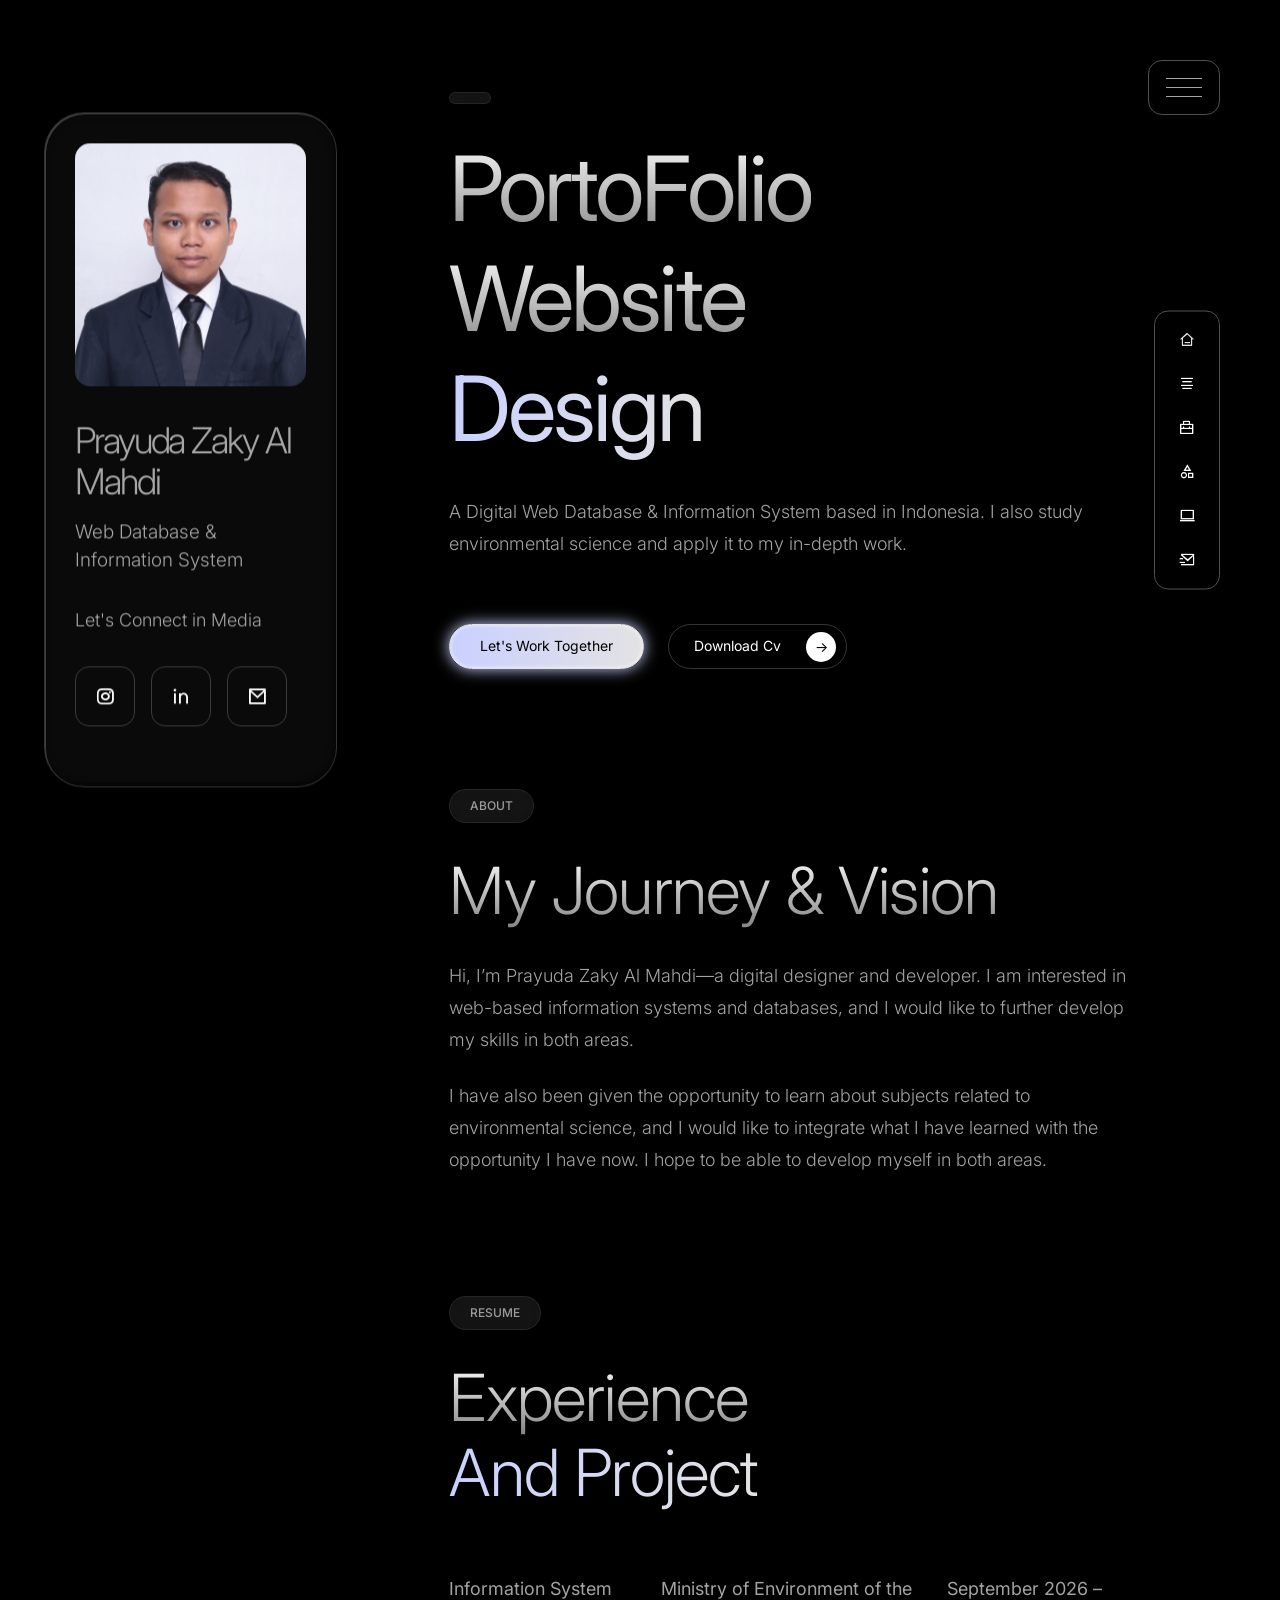
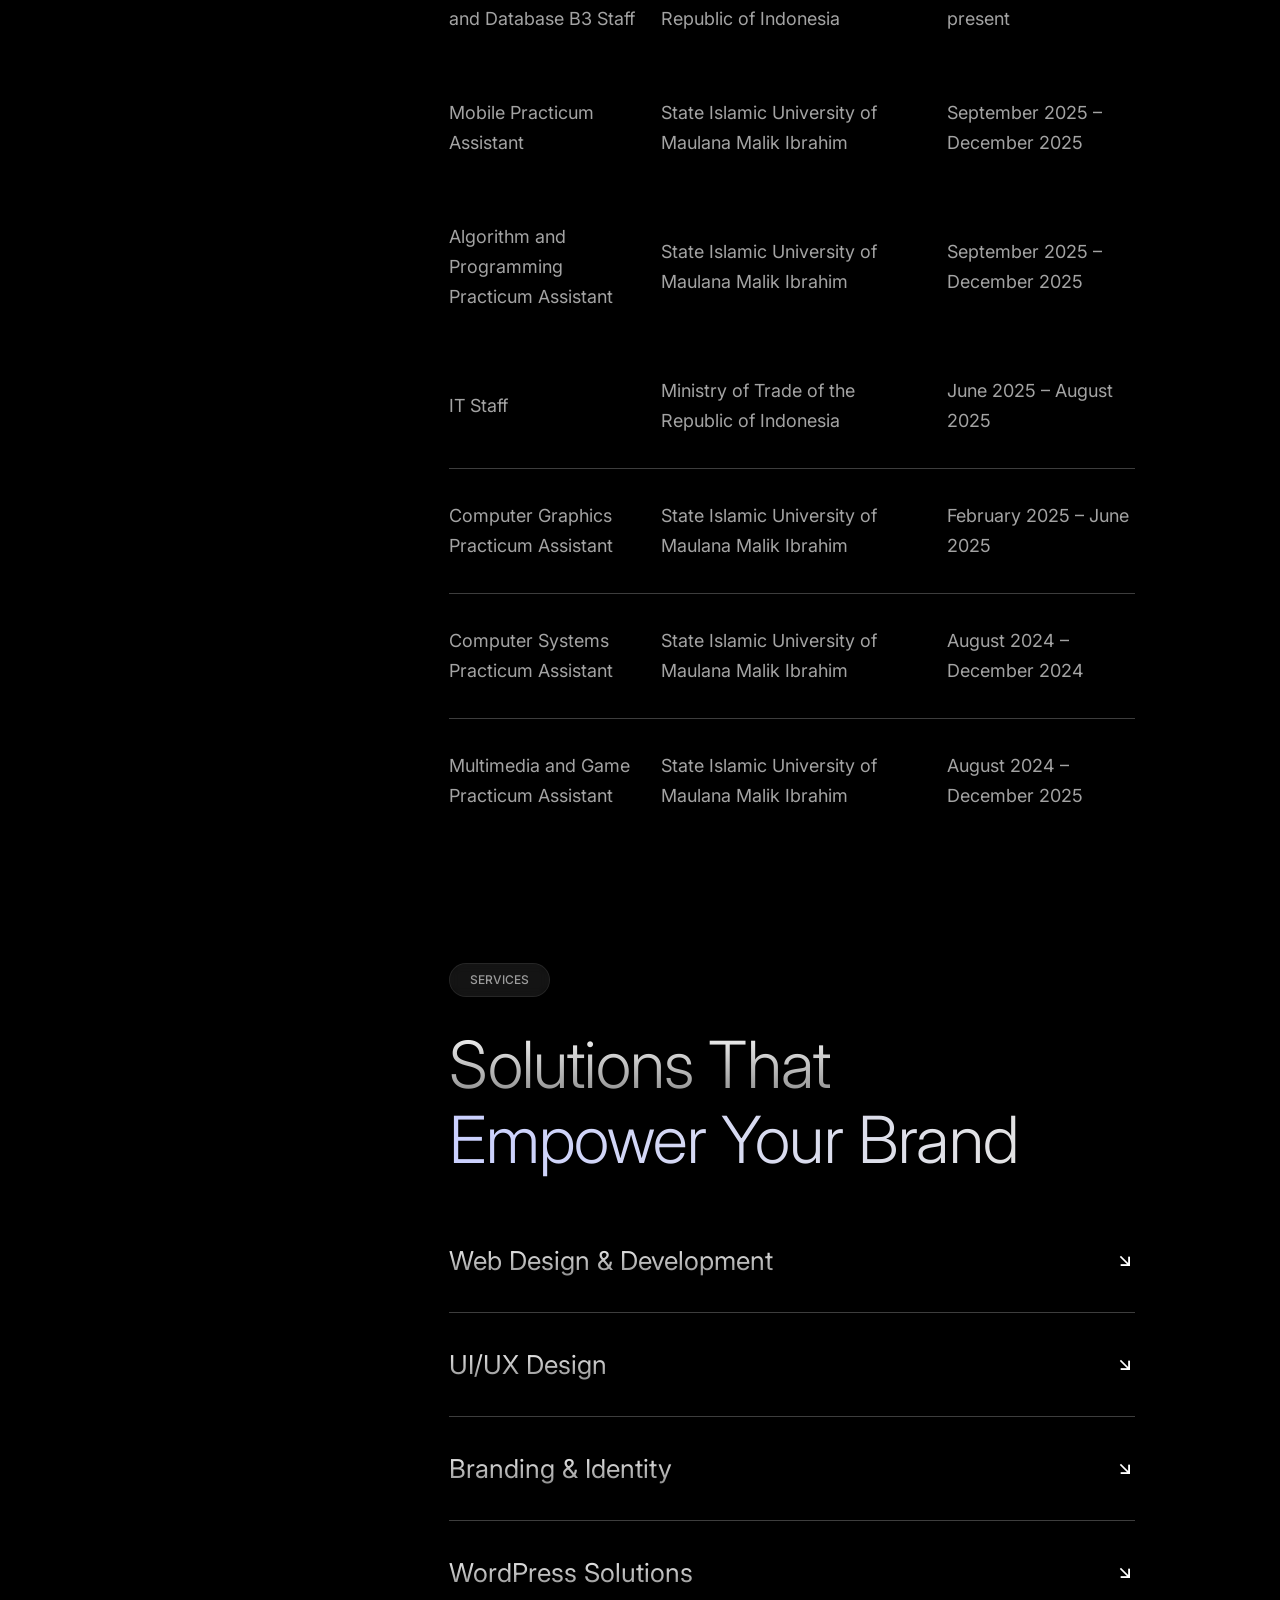
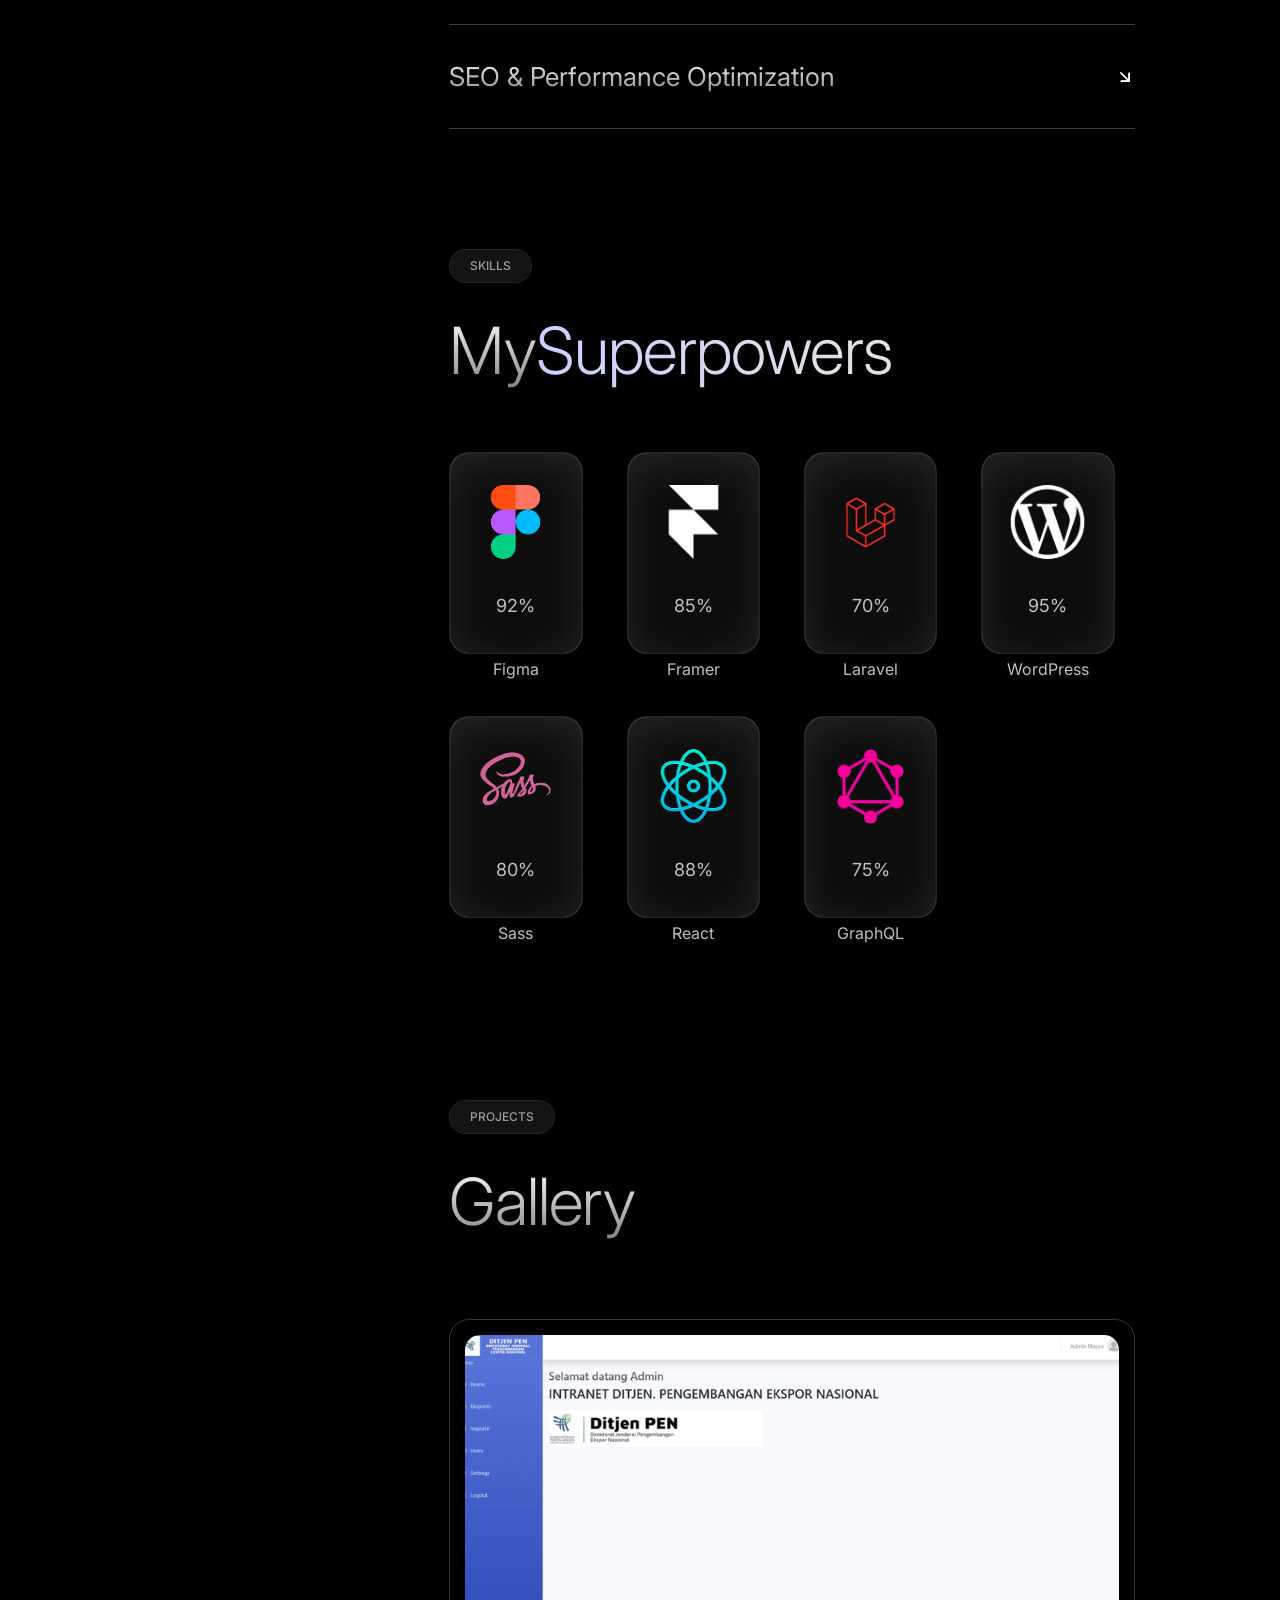
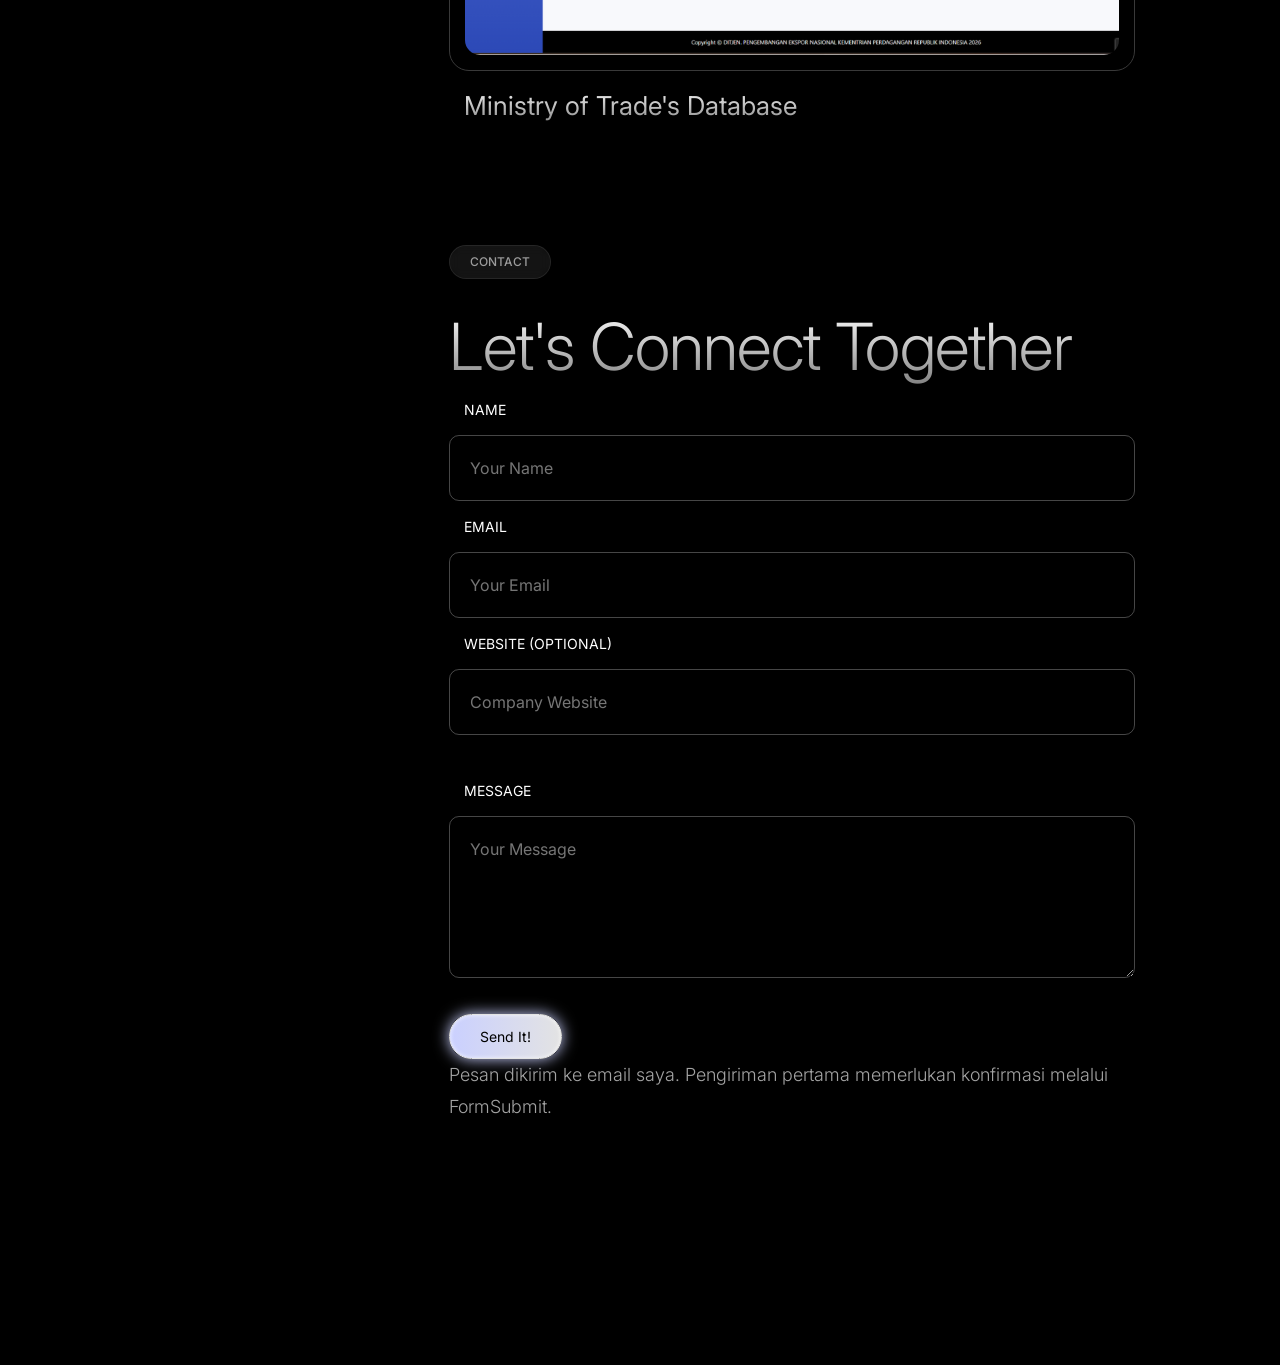
==== version-5.html @ 1a46f5b7 "Sinkronkan script yang ada di github dan text editor" ====
<!DOCTYPE html>
<html lang="en">
<head>
    <meta charset="UTF-8">
    <meta name="viewport" content="width=device-width, initial-scale=1.0">
    <link rel="icon" type="image/svg+xml" href="img/portfolio-logo.svg">
    <meta name="theme-color" content="#cad0ff">
    <title>Prayuda Zaky Al Mahdi | Portfolio</title>
    
    <!-- Google Fonts -->
    <link rel="preconnect" href="https://fonts.googleapis.com">
    <link rel="preconnect" href="https://fonts.gstatic.com" crossorigin>
    <link href="https://fonts.googleapis.com/css2?family=Inter:ital,opsz,wght@0,14..32,100..900;1,14..32,100..900&display=swap" rel="stylesheet">    
    
    <!-- Bootstrap CSS -->
    <link rel="stylesheet" href="css/bootstrap.min.css">

    <!-- Icon CSS -->
    <link rel="stylesheet" href="icon-fonts/remixicon/remixicon.css">
    
    <!--  CSS files -->
    <link rel="stylesheet" href="css/swiper.css">
    <link rel="stylesheet" href="css/magnific.css">
    <link rel="stylesheet" href="css/colors/frozen-light.css">
    <link rel="stylesheet" href="css/main.css">
</head>
<body>

    <main>
        <div class="wrapper row">
                <div class="hamburger">
                    <span></span>
                    <span></span>
                    <span></span>
                </div>

                <div class="icon-bar">
                    <a href="#home"><span>home</span><i class="ri-home-3-line"></i></a>
                    <a href="#resume"><span>resume</span><i class="ri-align-center"></i></a>
                    <a href="#services"><span>services</span> <i class="ri-briefcase-2-line"></i></a>
                    <a href="#skills"><span>skills</span> <i class="ri-shapes-line"></i></a>
                    <a href="#portfolio"><span>projects</span> <i class="ri-macbook-line"></i></a>
                    <a href="#contact"><span>contact</span> <i class="ri-mail-send-line"></i></a>
                </div>

                <div class="profile-box-wrap col-12 offset-md-1 col-md-10 offset-lg-0 col-lg-3">
                    <div class="profile-box glass-effect">
                        <div class="profile-box-inner">
                            <div class="profile-image">
                                <img src="img/pp.JPG" alt="profile">
                            </div>
                            <div class="profile-info">
                                <h5 class="mt-1">Prayuda Zaky Al Mahdi</h5>
                                <p class="body-three mt-16">Web Database &<br>Information System </p>
                            </div>
                            <p class="text-anime">Let's Connect in Media</p>
                            <div class="social-links">
                                <!-- <a href="https://www.facebook.com/zaky.almahdi.3"><i class="ri-facebook-fill"></i></a>
                                    <a href="#"><i class="ri-twitter-x-line"></i></a> -->
                                <a href="https://www.instagram.com/pra_mahdi/"><i class="ri-instagram-line"></i></a>
                                <a href="https://www.linkedin.com/in/prayudazakyalmahdi/"><i class="ri-linkedin-line"></i></a>
                                <a href="mailto:mahdizaky16@gmail.com" aria-label="Email"><i class="ri-mail-line"></i></a>
                            </div>
                            <!-- <div class="email-info mt-32">
                                <a href="mailto:mahdizaky@gmail.com"><h6>mahdizaky@gmail.com</h6></a>
                            </div> -->
                        </div>
                    </div>
                </div>
                <div class="content-side  col-12 offset-md-1 col-md-10 offset-lg-4 col-lg-7">
                    <section class="hero-section" id="home">
                        <div class="eyebrow-badge fade-up-anime">
                            
                        </div>
                    <h1 class="text-anime"><span>PortoFolio </span> <br><span>Website</span><br><span class="color">Design</span> </h1>
                    <p class="mt-32 text-anime">A Digital Web Database & Information System based in Indonesia. I also study environmental science and apply it to my in-depth work.</p>
                    <div class="buttons-holder fade-up-anime mt-64">
                        <a class="visiblo-btn-color" href="#contact"><span>Let's Work Together</span></a>
                        <a class="visiblo-btn-arrow" href="img/Cv.pdf" download><span>Download Cv</span></a>
                    </div>
                    </section>

                    <!-- About Section -->
                    <section class="about-section" id="about">
                        <!-- About Badge -->
                        <div class="eyebrow-badge fade-up-anime">
                            <span>ABOUT</span>
                        </div>
                        <!-- Main Title -->
                        <div class="about-title">
                            <h2 class="about-title-secondary text-anime"><span>My Journey & Vision</span> </h2>
                                <!-- <span class="color">Vision</span> </h2> -->
                        </div>
                        
                        <!-- About Content -->
                        <div class="about-content mt-32">
                            <p class="about-paragraph text-anime">Hi, I’m Prayuda Zaky Al Mahdi—a digital designer and developer. I am interested in web-based information systems and databases, and I would like to further develop my skills in both areas. </p>
                     <br>
                            <p class="about-paragraph text-anime">
                                I have also been given the opportunity to learn about subjects related to environmental science, and I would like to integrate what I have learned with the opportunity I have now. I hope to be able to develop myself in both areas.
                            </p>
                        </div>
                    </section>

                    <!-- Resume Section -->
                    <section class="resume-section" id="resume">
                        <!-- Resume Badge -->
                        <div class="eyebrow-badge fade-up-anime">
                            <span>RESUME</span>
                        </div>
                        
                        <!-- Main Title -->
                        <div class="main-title">
                            <h2 class="title-primary text-anime"><span>Experience</span> <br> <span class="color">And Project</span></h2>
                        </div>
                        
                        <!-- Work Experience Section -->
                        <div class="work-experience mt-32">
                            <div class="experience-item fade-up-anime">
                                <div class="job-title">Information System and Database B3 Staff</div>
                                <div class="company-name">Ministry of Environment of the Republic of Indonesia</div>
                                <div class="work-dates">September 2026 – present</div>
                            </div>
                            <div class="experience-item fade-up-anime">
                                <div class="job-title">Mobile Practicum Assistant</div>
                                <div class="company-name">State Islamic University of Maulana Malik Ibrahim</div>
                                <div class="work-dates">September 2025 – December 2025</div>
                            </div>
                            <div class="experience-item fade-up-anime">
                                <div class="job-title"><span>Algorithm</span> and Programming <span>Practicum Assistant</span></div>
                                <div class="company-name">State Islamic University of Maulana Malik Ibrahim</div>
                                <div class="work-dates">September 2025 – December 2025</div>
                            </div>
                            <div class="experience-item fade-up-anime">
                                <div class="job-title">IT Staff</div>
                                <div class="company-name">Ministry of Trade of the Republic of Indonesia</div>
                                <div class="work-dates">June 2025 – August 2025</div>
                            </div>

                            <div class="experience-divider"></div>

                            <div class="experience-item fade-up-anime">
                                <div class="job-title">Computer Graphics Practicum Assistant</div>
                                <div class="company-name">State Islamic University of Maulana Malik Ibrahim</div>
                                <div class="work-dates">February 2025 – June 2025</div>
                            </div>

                            <div class="experience-divider"></div>

                            <div class="experience-item fade-up-anime">
                                <div class="job-title">Computer Systems Practicum Assistant </div>
                                <div class="company-name">State Islamic University of Maulana Malik Ibrahim</div>
                                <div class="work-dates">August 2024 – December 2024</div>
                            </div>

                            <div class="experience-divider"></div>

                            <div class="experience-item fade-up-anime">
                                <div class="job-title">Multimedia and Game Practicum Assistant</div>
                                <div class="company-name">State Islamic University of Maulana Malik Ibrahim</div>
                                <div class="work-dates">August 2024 – December 2025</div>
                            </div>
                        </div>
                    </section>

                    <!-- Services Section -->
                    <section class="services-section" id="services">
                        <!-- Services Badge -->
                        <div class="eyebrow-badge fade-up-anime">
                            <span>SERVICES</span>
                        </div>
                        
                        <!-- Main Title -->
                        <div class="services-title">
                            <h2 class="services-title-primary text-anime"><span>Solutions That</span><br><span class="color">Empower Your Brand</span></h2>
                        </div>
                        
                        <!-- Services Accordion -->
                        <div class="services-accordion mt-32">
                            <div class="accordion-item fade-up-anime">
                                <div class="accordion-header">
                                    <span class="service-name">Web Design & Development</span>
                                    <span class="accordion-arrow"><i class="ri-arrow-right-down-line"></i></span>
                                </div>
                                <div class="accordion-content">
                                    <p>Custom website design and development solutions tailored to your business needs. From responsive layouts to interactive features.</p>
                                </div>
                            </div>
                            
                            <div class="accordion-divider"></div>
                            
                            <div class="accordion-item fade-up-anime">
                                <div class="accordion-header">
                                    <span class="service-name">UI/UX Design</span>
                                    <span class="accordion-arrow"><i class="ri-arrow-right-down-line"></i></span>
                                </div>
                                <div class="accordion-content">
                                    <p>User-centered design approach focusing on creating intuitive and engaging user experiences across all digital platforms.</p>
                                </div>
                            </div>
                            
                            <div class="accordion-divider"></div>
                            
                            <div class="accordion-item fade-up-anime">
                                <div class="accordion-header">
                                    <span class="service-name">Branding & Identity</span>
                                    <span class="accordion-arrow"><i class="ri-arrow-right-down-line"></i></span>
                                </div>
                                <div class="accordion-content">
                                    <p>Complete brand identity development including logo design, brand guidelines, and visual identity systems.</p>
                                </div>
                            </div>
                            
                            <div class="accordion-divider"></div>
                            
                            <div class="accordion-item fade-up-anime">
                                <div class="accordion-header">
                                    <span class="service-name">WordPress Solutions</span>
                                    <span class="accordion-arrow"><i class="ri-arrow-right-down-line"></i></span>
                                </div>
                                <div class="accordion-content">
                                    <p>Custom WordPress themes, plugins, and full website solutions with content management capabilities.</p>
                                </div>
                            </div>
                            
                            <div class="accordion-divider"></div>
                            
                            <div class="accordion-item fade-up-anime">
                                <div class="accordion-header">
                                    <span class="service-name">SEO & Performance Optimization</span>
                                    <span class="accordion-arrow"><i class="ri-arrow-right-down-line"></i></span>
                                </div>
                                <div class="accordion-content">
                                    <p>Search engine optimization and website performance optimization to improve visibility and user experience.</p>
                                </div>
                            </div>
                        </div>
                    </section>

                    <!-- Skills Section -->
                    <section class="skills-section" id="skills">
                        <!-- Skills Badge -->
                        <div class="eyebrow-badge fade-up-anime">
                            <span>SKILLS</span>
                        </div>
                        
                        <!-- Main Title -->
                        <div class="skills-title text-anime">
                            <h2 class="skills-title-main"><span>My </span> <span class="color">Superpowers</span></h2>
                        </div>
                        
                        <!-- Skills Grid -->
                        <div class="skills-grid mt-64 row">
                            <!-- First Row -->
                            <div class="skill-card-wrapper col-md-4 col-6 col-lg-3 fade-up-anime">
                                <div class="skill-card">
                                    <div class="skill-icon">
                                        <img src="img/figma.png" alt="Figma">
                                    </div>
                                    <span class="skill-percentage">92%</span>
                                </div>
                                <span class="skill-name">Figma</span>
                            </div>

                            <div class="skill-card-wrapper col-md-4 col-6 col-lg-3 fade-up-anime">
                                <div class="skill-card">
                                <div class="skill-icon">
                                    <!-- Framer SVG will be placed here -->
                                    <img src="img/framer.png" alt="Framer">
                                </div>
                                    <span class="skill-percentage">85%</span>
                                </div>
                                <span class="skill-name">Framer</span>
                            </div>

                            <div class="skill-card-wrapper col-md-4 col-6 col-lg-3 fade-up-anime">
                            <div class="skill-card">
                                <div class="skill-icon">
                                    <!-- Laravel SVG will be placed here -->
                                    <img src="img/laravel.png" alt="Laravel">
                                </div>
                                <span class="skill-percentage">70%</span>
                            </div>
                            <span class="skill-name">Laravel</span>
                            </div>

                            <div class="skill-card-wrapper col-md-4 col-6 col-lg-3 fade-up-anime">
                            <div class="skill-card">
                                <div class="skill-icon">
                                    <!-- WordPress SVG will be placed here -->
                                    <img src="img/wordpress.png" alt="WordPress">
                                </div>
                                <span class="skill-percentage">95%</span>
                                </div>
                                <span class="skill-name">WordPress</span>
                            </div>

                            <div class="skill-card-wrapper col-md-4 col-6 col-lg-3 fade-up-anime">
                                <div class="skill-card">
                                    <div class="skill-icon">
                                        <!-- Sass SVG will be placed here -->
                                        <img src="img/sass.png" alt="Sass">
                                    </div>
                                    <span class="skill-percentage">80%</span>
                                </div>
                                <span class="skill-name">Sass</span>
                            </div>

                            <div class="skill-card-wrapper col-md-4 col-6 col-lg-3 fade-up-anime">
                            <div class="skill-card">
                                <div class="skill-icon">
                                    <!-- React SVG will be placed here -->
                                    <img src="img/React.png" alt="React">
                                        </div>
                                        <span class="skill-percentage">88%</span>
                                    </div>
                                    <span class="skill-name">React</span>
                                </div>

                                <div class="skill-card-wrapper col-md-4 col-6 col-lg-3 fade-up-anime">
                                    <div class="skill-card glass-filter">
                                        <div class="skill-icon">
                                            <!-- GraphQL SVG will be placed here -->
                                            <img src="img/graphql.png" alt="GraphQL">
                                    </div>
                                    <span class="skill-percentage">75%</span>
                                </div>
                                <span class="skill-name">GraphQL</span>
                            </div>
                        </div>
                    </section>

                    <section class="portfolio" id="portfolio">
                        <div class="eyebrow-badge fade-up-anime">
                            <span>PROJECTS</span>
                        </div>
                        <h2 class="text-anime"><span>Gallery </span></h2>

                        <div class="projects-wrap row g-5 mt-32">
                            <!-- project-->
                            <div class="project col-md-12 fade-up-anime">
                                <div data-lightbox="pro" class="lightbox">
                                    <img decoding="async" src="img/Web.png" data-mfp-src="img/Web.png" alt="Ministry of Trade database project">
                                </div>
                                <span class="mt-16 project-name">Ministry of Trade's Database</span>
                            </div>
                         <!-- project-->
                         <!-- <div class="project col-md-6 fade-up-anime">
                            <div data-lightbox="pro" class="lightbox">
                                <img decoding="async" src="img/project-02.jpg" data-mfp-src="img/project-02.jpg" alt="Single Image">
                            </div>
                            <span class="mt-16 project-name">Jasper Jeon</span>
                        </div>
                         <-- project-->
                         <!-- <div class="project col-md-6 fade-up-anime">
                            <div data-lightbox="pro" class="lightbox">
                                <img decoding="async" src="img/project-03.jpg" data-mfp-src="img/project-03.jpg" alt="Single Image">
                            </div>
                            <span class="mt-16 project-name">Hafh</span>
                        </div> -->
                        <!-- project-->
                        <!-- <div class="project col-md-12 fade-up-anime">
                           <div data-lightbox="pro" class="lightbox">
                               <img decoding="async" src="img/project-04.jpg" data-mfp-src="img/project-04.jpg" alt="Single Image">
                           </div>
                           <span class="mt-16 project-name">Sensum</span>
                       </div> -->
                        </div>

                    </section>

                    <!-- Contact Section -->
                    <section class="contact-section" id="contact">
                        <!-- Contact Badge -->
                        <div class="eyebrow-badge fade-up-anime">
                            <span>CONTACT</span>
                        </div>
                        
                        <!-- Main Title -->
                        <div class="contact-title">
                            <h2><span>Let's Connect Together</span></h2>
                        </div>
                        
                        <!-- Contact Info Cards -->
                        <!-- <div class="contact-cards"> -->
                            <!-- Contact Details Card -->
                            <!-- <div class="contact-card">
                                <p class="xl text-anime">Contact Details</p>
                                <div class="contact-info mt-16">
                                    <p class="contact-item text-anime">hello@milesthatcher.com</p>
                                    <p class="contact-item text-anime">+49 493 39 29 23</p>
                                </div>
                            </div>
                            
                             Address Card -->
                            <!-- <div class="contact-card">
                                <p class="text-anime xl">Address</p>
                                <div class="contact-info mt-16">
                                    <p class="contact-item text-anime">1245 Sunset Boulevard,</p>
                                    <p class="contact-item text-anime">Los Angeles, CA 90026</p>
                                </div>
                            </div>
                        </div> -->
                        
                        <!-- Contact Form -->
                        <div class="contact-form-wrapper ">
                            <form class="contact-form" action="https://formsubmit.co/mahdizaky16@gmail.com" method="POST">
                                <input type="hidden" name="_subject" value="Pesan dari website portofolio">
                                <input type="text" name="_honey" tabindex="-1" autocomplete="off" style="display:none">
                                <div class="form-row">
                                    <div class="form-group fade-up-anime">
                                        <label for="name" class="form-label">NAME</label>
                                        <input type="text" id="name" name="name" class="form-input" placeholder="Your Name" required>
                                    </div>
                                    
                                    <div class="form-group fade-up-anime">
                                        <label for="email" class="form-label">EMAIL</label>
                                        <input type="email" id="email" name="email" class="form-input" placeholder="Your Email" required>
                                    </div>
                                    <div class="form-group fade-up-anime">
                                        <label for="website" class="form-label">WEBSITE (OPTIONAL)</label>
                                        <input type="url" id="website" name="website" class="form-input" placeholder="Company Website">
                                    </div>
                                </div>
                                
                                <div class="form-group full-width fade-up-anime">
                                    <label for="message" class="form-label">MESSAGE</label>
                                    <textarea id="message" name="message" class="form-textarea" placeholder="Your Message" rows="5" required></textarea>
                                </div>
                                
                                <div class="form-submit ">
                                    <button type="submit" class="visiblo-btn-color">Send It!</button>
                                </div>
                            </form>
                            <p class="contact-form-note">Pesan dikirim ke email saya. Pengiriman pertama memerlukan konfirmasi melalui FormSubmit.</p>
                        </div>
                    </section>
                    
                </div>
                
                <div class="sidebar">
                    <div class="right-bar">
                        <p class="xl">Menu</p>
                        <ul class="mt-64">
                            <li>
                                <a href="#home">
                                    <i class="ri-home-3-line"></i>
                                    <span>Home</span>
                                </a>
                            </li>
                            <li>
                                <a href="#about">
                                    <i class="ri-user-3-line"></i>
                                    <span>About</span>
                                </a>
                            </li>
                            <li>
                                <a href="#resume">
                                    <i class="ri-align-center"></i>
                                    <span>Resume</span>
                                </a>
                            </li>
                            <li>
                                <a href="#services">
                                    <i class="ri-briefcase-2-line"></i>
                                      <span>Services</span>
                                </a>
                            </li>
                            <li>
                                <a href="#skills">
                                    <i class="ri-shapes-line"></i>
                                    <span>Skills</span>
                                </a>
                            </li>
                            <li>
                                <a href="#portfolio">
                                    <i class="ri-macbook-line"></i>
                                    <span>Projects</span>
                                </a>
                            </li>
                            <li>
                                <a href="#comments">
                                    <i class="ri-message-2-line"></i>
                                     <span>Testimonials</span>
                                </a>
                            </li>
                            <li>
                                <a href="#contact">
                                    <i class="ri-mail-send-line"></i>
                                    <span>Contact</span>
                                </a>
                            </li>
                        </ul>
                    </div>
                </div>
        </div>


        <div class="video-wrapper" style="opacity:.6; left:0%;">
            <video class="hero-video" autoplay muted loop playsinline>
                <source src="video/ocean.mp4" type="video/mp4">
            </video>
        </div>
</main>
    
       <!-- SVG FILTER DEFINITION -->

     <!-- SVG Filter for Glass Distortion -->

     <svg>
        <defs>
            <filter id="refractionFilter"> 
                <feTurbulence type="fractalNoise" baseFrequency="0.006" numOctaves="10" result="turbulence"/> 
                <feDisplacementMap in="SourceGraphic" in2="turbulence" scale="170"/> 
            </filter>
        </defs>
    </svg>
    <!-- JavaScript files -->
    <script src="js/jquery.min.js"></script>
    <script src="js/swiper.js"></script>
    <script src="js/magnific.js"></script>
    <script src="js/split-text.min.js"></script>
    <script src="js/gsap.min.js"></script>
    <script src="js/scroll-trigger.min.js"></script>
    <script src="js/main.js"></script>
</body>
</html>
---- css/colors/frozen-light.css ----
:root{
    --primary-color: #fff;
    --secondary-color : #e3e3e3;
    --third-color : #cad0ff;
  }


  .visiblo-btn-color{
    background:linear-gradient(90deg, #cad0ff 0%, #e3e3e3 100%);
    box-shadow: var(--third-color) 0px 0px 15px 0px, rgba(255, 255, 255, 0.76) 0px 0px 4px 0px inset;
    border-color: var(--secondary-color);
    color: #000 !important;
  }

  .visiblo-btn-color span{
    color: #000;
  }

  .visiblo-btn-arrow:hover::after, .icon-bar a.active, .sidebar a.active{
    color: var(--secondary-color);
  }

  h1 span.color, h2 span.color,  h3 span.color{
    background-image: linear-gradient(278deg,  var(--secondary-color) 0%, var(--third-color) 100%);
  }
---- css/main.css ----
/* ==========================================================
   Table of Contents
   ==========================================================
   01. GENERAL & BASIC STYLES
   02. TYPOGRAPHY
   03. RESUME SECTION
   04. SERVICES SECTION
   05. TESTIMONIALS SECTION
   06. PROJECTS SECTION
   07. SKILLS SECTION
   08. CONTACT SECTION
   09. RESPONSIVE
   ========================================================== */


/* ==========================================================================
1 - GENERAL & BASIC STYLES
=========================================================================== */

body{
    background: #000;
    color: #fff;
    font-family: "Inter", sans-serif;
}

a{
  text-decoration: none;
}

.wrapper{
    padding: 32px;
    position: relative;
    z-index: 2;
    margin: 0;
}

.profile-box-wrap{
  padding-right: 15px;
  position: fixed;
  top: 50%;
  transform: translateY(-50%);
  -webkit-transform: translateY(-50%);
  -moz-transform: translateY(-50%);
  -ms-transform: translateY(-50%);
  -o-transform: translateY(-50%);
}

.profile-box{
    border-radius: 40px;
    border: 1px solid rgba(255, 255, 255, 0.17);
    -webkit-border-radius: 40px;
    -moz-border-radius: 40px;
    -ms-border-radius: 40px;
    -o-border-radius: 40px;
    overflow: hidden;
    background: #ffffff0a;
    padding: 0;
}

.profile-box-inner{
    padding: 30px 30px 60px 30px;
    box-sizing: border-box;
    width: 100%;
    height: 100%;
    display: flex;
    flex-direction: column;
    gap: 30px;
}

.social-links{
  display: flex;
  flex-direction: row;
  gap: 16px;
}

.social-links i{
  font-size: 20px;
  color: #fff;
}

.social-links a{
  border: 1px solid #ffffff34;
  width: 60px;
  height: 60px;
  display: flex;
  align-items: center;
  justify-content: center;
  border-radius: 14px;
  transition: all ease .3s;
  -webkit-transition: all ease .3s;
  -moz-transition: all ease .3s;
  -webkit-border-radius: 14px;
  -moz-border-radius: 14px;
  -ms-border-radius: 14px;
  -o-border-radius: 14px;
}

.email-info a{
  position: relative;
  display: inline-block;
  color: #fff;
}


.email-info a::before{
  content: '';
  position: absolute;
  background: linear-gradient(90deg, #FFF 0.01%, #434343 85.16%);
  width: 100%;
  height: 1px;
  bottom: 0;
  transition: all ease .3s;
  -webkit-transition: all ease .3s;
  -moz-transition: all ease .3s;
  -ms-transition: all ease .3s;
  -o-transition: all ease .3s;
}

.email-info a:hover::before{
  width: 0;
}


.glass-effect{
  overflow: hidden;
  backdrop-filter: url(#refractionFilter) contrast(1.01) brightness(1.1) blur(5px);
  box-shadow: inset 0 0 9px rgb(0 0 0 / 30%), inset -1px -3px 2px rgb(0 0 0 / 30%), inset 1px 1px 0px rgb(232 232 232 / 30%), 0 0 0px rgba(0, 0, 0, 0.25)
}


.safari-browser .glass-filter::before {
  filter: none !important;
  -webkit-filter: none !important;
  backdrop-filter: blur(50px) saturate(120%) brightness(1.1) !important;
  -webkit-backdrop-filter: blur(50px) saturate(120%) brightness(1.1) !important;
}


.profile-image img{
    width: 100%;
    height: 100%;
    object-fit: cover;
    border-radius: 15px;
    -webkit-border-radius: 15px;
    -moz-border-radius: 15px;
    -ms-border-radius: 15px;
    -o-border-radius: 15px;
}


.video-wrapper {
	top: 0; right: 0; bottom: 0; left: 0;
	overflow: hidden;
	width: 100vw;
	height: 100vh;
	position: fixed;
	z-index: -1; 
    opacity: 1;
 }


.video-wrapper video{
	position: absolute;
	top: 0;
	left: 0;
	width: 100vw;
	height: 100vh;
	object-fit: cover;
  }

  .video-wrapper:before {
	content: '';
	position: absolute;
	top: 0;
	left: 0;
	width: 100vw;
	height: 100vh;
	background-color: rgba(0, 0, 0, 0.3);
	z-index: 1;
  }


  
  /* 1. No object-fit support: */
  @media (min-aspect-ratio: 16/9) {
	.video-wrapper > video { height: 300%; top: -100%; }
  }
  @media (max-aspect-ratio: 16/9) {
	.video-wrapper > video { width: 300%; left: -100%; }
  }
  /* 2. If supporting object-fit, overriding (1): */
  @supports (object-fit: cover) {
	.video-wrapper > video {
	  top: 0; left: 0;
	  width: 100%; height: 100%;
	  object-fit: cover;
	}
  }


  .spacer-0   { height: 0px; }
  .spacer-8   { height: 8px; }
  .spacer-16  { height: 16px; }
  .spacer-24  { height: 24px; }
  .spacer-32  { height: 32px; }
  .spacer-40  { height: 40px; }
  .spacer-48  { height: 48px; }
  .spacer-56  { height: 56px; }
  .spacer-64  { height: 64px; }
  .spacer-72  { height: 72px; }
  .spacer-80  { height: 80px; }
  .spacer-88  { height: 88px; }
  .spacer-96  { height: 96px; }
  .spacer-104 { height: 104px; }
  .spacer-112 { height: 112px; }
  .spacer-120 { height: 120px; }
  .spacer-128 { height: 128px; }

  .mt-0   { margin-top: 0px; }
  .mt-8   { margin-top: 8px; }
  .mt-16  { margin-top: 16px; }
  .mt-24  { margin-top: 24px; }
  .mt-32  { margin-top: 32px; }
  .mt-40  { margin-top: 40px; }
  .mt-48  { margin-top: 48px; }
  .mt-56  { margin-top: 56px; }
  .mt-64  { margin-top: 64px; }
  .mt-72  { margin-top: 72px; }
  .mt-80  { margin-top: 80px; }
  .mt-88  { margin-top: 88px; }
  .mt-96  { margin-top: 96px; }
  .mt-104 { margin-top: 104px; }
  .mt-112 { margin-top: 112px; }
  .mt-120 { margin-top: 120px; }
  .mt-128 { margin-top: 128px; }

  

  /* ==========================================================================
    02 TYPOGRAPHY
=========================================================================== */


h1, h2, h3, h4, h5, h6{
  font-family: "Inter", sans-serif;
  margin: 0;

  color: rgba(255, 255, 255, 0.64);
}

h1 span, h2 span, h3 span, h4 span, h5 span, h6 span{
  -webkit-text-fill-color: transparent;
  padding: max(0em, calc(calc(1.3em - var(--framer-blockquote-line-height, var(--framer-line-height, 1.3em))) / 2));
  margin: min(0em, calc(calc(1.3em - var(--framer-blockquote-line-height, var(--framer-line-height, 1.3em))) / -2));
  -webkit-background-clip: text;
  background-clip: text;
  background-image: linear-gradient(0deg, rgb(119, 119, 119) -10%, rgb(255, 255, 255) 100%);
  display: inline-flex;
}



h1{
  font-size: 90px;
  line-height: 110px;
  letter-spacing: -3px;
  font-style: normal;
  font-weight: 400;
}

h2{
  font-size: 65px;
  line-height: 75px;
  letter-spacing: -0.8px;
  font-style: normal;
  font-weight: 300;
}

h3{
  font-size: 56px;
  line-height: 64px;
  letter-spacing: -0.6px;
  font-style: normal;
  font-weight: 300;
}

h4{
  font-size: 48px;
  line-height: 54px;
  letter-spacing: -0.4px;
  font-style: normal;
  font-weight: 300;
}

h5{
  font-size: 36px;
  line-height: 41px;
  letter-spacing: -2.1px;
  font-style: normal;
  font-weight: 300;
}

h6{
  font-size: 24px;
  line-height: 38px;
  letter-spacing: -0.2px;
  font-style: normal;
  font-weight: 300;
}

p{
  font-family: "Inter", sans-serif;
  color: rgba(255, 255, 255, 0.64);
  font-size: 18px;
  line-height: 32px;
  font-style: normal;
  margin: 0;
  font-weight: 300;
}

p.xs{
  font-size: 14px;
  line-height: 28px;
}

.body-three{
  font-size: 19px;
  line-height: 28px;
}

p.xl{
  font-size: 28px;
}

  @media (max-width: 1199px) and (min-width: 768px){
    h1{ font-size: 60px; line-height: 66px; letter-spacing: -0.6px; }
    h2{ font-size: 48px; line-height: 54px; letter-spacing: -0.5px; }
    h3{ font-size: 40px; line-height: 46px; letter-spacing: -0.4px; }
    h4{ font-size: 36px; line-height: 42px; letter-spacing: -0.3px; }
    h5{ font-size: 32px; line-height: 38px; letter-spacing: -1.5px; }
    h6{ font-size: 24px; line-height: 30px; letter-spacing: -0.1px; }
    p { font-size: 20px; line-height: 32px; }
  }
  
  /* ===== Mobile (≤767px) ===== */
  @media (max-width: 767px){
    h1{ font-size: 42px; line-height: 48px; letter-spacing: -0.4px; }
    h2{ font-size: 32px; line-height: 38px; letter-spacing: -0.3px; }
    h3{ font-size: 28px; line-height: 34px; letter-spacing: -0.2px; }
    h4{ font-size: 26px; line-height: 32px; letter-spacing: -0.2px; }
    h5{ font-size: 24px; line-height: 30px; letter-spacing: -1px; }
    h6{ font-size: 20px; line-height: 26px; letter-spacing: -0.1px; }
    p { font-size: 16px; line-height: 26px; }

    @media screen and (min-width:1024px) {

      .fade-up-anime{
        transform: translateY(100px);
        -webkit-transform: translateY(100px);
        -moz-transform: translateY(100px);
        -ms-transform: translateY(100px);
        -o-transform: translateY(100px);
        opacity: 0;
    }
    }
    
    
      .text-anime .line-wrapper {
        overflow: hidden;
      }
    
      .text-anime .text-lines {
        transform: translateY(100%);
        -webkit-transform: translateY(100%);
        -moz-transform: translateY(100%);
        -ms-transform: translateY(100%);
        -o-transform: translateY(100%);
      }
      

    .service-name{
      font-size: 26px;
    }
  }

  .visiblo-btn {
    position: relative;
    color: #fff;
    font-size: 14px;
    font-weight: 400;
    border-radius: 50px;
    padding: 13px 35px;
    border: solid 1px #ffffff34;

  }

  .visiblo-btn span {
    position: relative;
    z-index: 2; /* yazı önde */
  } 

  .visiblo-btn-arrow {
    position: relative;
    color: #fff;
    font-size: 14px;
    font-weight: 400;
    border-radius: 50px;
    padding: 10px 65px 13px 25px;
    border: solid 1px #ffffff34;
    overflow: hidden;
    height: 45px;
}

  .visiblo-btn-arrow span {
    position: relative;
    z-index: 2;
    display: inline-block;
    transition: all ease .3s;
    -webkit-transition: all ease .3s;
    -moz-transition: all ease .3s;
    -ms-transition: all ease .3s;
    -o-transition: all ease .3s;
}

  .visiblo-btn-arrow:after, .visiblo-btn-arrow:before{
    content: '→';
    position: absolute;
    left: auto;
    right: 10px;
    top: 50%;
    transform: translateY(-50%);
    font-size: 14px;
    font-weight: 400;
    color: #000;
    z-index: 2;
    background: #fff;
    border-radius: 50%;
    width: 30px;
    height: 30px;
    display: flex;
    align-items: center;
    justify-content: center;
    transition: all ease .3s;
    -webkit-transition: all ease .3s;
    -moz-transition: all ease .3s;
    -ms-transition: all ease .3s;
    -o-transition: all ease .3s;
}

.visiblo-btn-arrow:before{
  content: '→';
  left: 10px;
  transform: translate(-150%, -50%);
  -webkit-transform: translate(-150%, -50%);
  -moz-transform: translate(-150%, -50%);
  -ms-transform: translate(-150%, -50%);
  -o-transform: translate(-150%, -50%);
}

.visiblo-btn-arrow:hover::after{
  transform: translate(140%, -50%);
  -webkit-transform: translate(140%, -50%);
  -moz-transform: translate(140%, -50%);
  -ms-transform: translate(140%, -50%);
  -o-transform: translate(140%, -50%);
}

.visiblo-btn-arrow:hover::before{
  transform: translate(0%, -50%);
  -webkit-transform: translate(0%, -50%);
  -moz-transform: translate(0%, -50%);
  -ms-transform: translate(0%, -50%);
  -o-transform: translate(0%, -50%);
}

.visiblo-btn-arrow:hover span{
  transform: translateX(30px);
  -webkit-transform: translateX(30px);
  -moz-transform: translateX(30px);
  -ms-transform: translateX(30px);
  -o-transform: translateX(30px);
}

.visiblo-btn-color{
  position: relative;
  font-size: 14px;
  border-radius: 50px;
  padding: 10px 30px;
  color: #fff;
  overflow: hidden;
  border-radius: 60px;
  border-left-width: 1px;
  border-right-width: 1px;
  border-style: solid;
  border-top-width: 1px;
  will-change: auto;
  border-bottom-width: 1px;
  transition: all ease .3s;
  -webkit-transition: all ease .3s;
  -moz-transition: all ease .3s;
  -ms-transition: all ease .3s;
  -o-transition: all ease .3s;
  height: 45px;
}



.visiblo-btn-color:hover{
  color: #fff;
}

.eyebrow-badge{
  background: #000;
  display: inline-block;
  padding: 5px 20px;
  border-radius: 50px;
  background: #ffffff14;
  font-size: 12px;
  line-height: 22px;
  font-weight: 500;
  color: #9c9c9c;
  margin-bottom: 24px;
  overflow: hidden;
  position: relative;
  border: solid 1px #ffffff13;
}


.eyebrow-badge::before{
  top: 0;;
  left: 0;
  content: '';
  inset: 0;
  position: absolute;
  filter: url(#lg-dist);
  isolation: isolate;
  backdrop-filter: blur(4px);
  z-index: -1;
}


  .visiblo-btn-glass{
    position: relative;
    color: #bdbdbd;
    border-radius: 50px;
    padding: 18px 55px;
    /* border: 1px solid #ffffff3d; */
    box-shadow: inset -4px 0px 20px 1px #ffffff24;
    transition: all ease .3s;
    -webkit-transition: all ease .3s;
    -moz-transition: all ease .3s;
    -ms-transition: all ease .3s;
    -o-transition: all ease .3s;
    overflow: hidden;
    background: #ffffff14;

  }

  
  /* Hover illusion */

    .visiblo-btn::before {
      background: linear-gradient(-7deg, #ffffff00, #ffffff00, #ffffff00, #ffffff70);
    }

    .visiblo-btn:hover::before {
      opacity: 0;
    }


  .visiblo-btn::after {
    opacity: 0;
    background: linear-gradient(250deg, #40404000, #ffffff0a, #ffffff55, #ffffff24);
  }

  .visiblo-btn:hover::after {
    opacity: 1;
  }



.buttons-holder{
    display: flex;
    flex-direction: row;
    gap: 24px;
}

section{
  padding: 60px 0;
}

.hamburger{
  width: 72px;
  height: 55px;
  border: 1px solid #505050;
  border-radius: 14px;
  position: absolute;
  right: 60px;
  top: 60px;
  display: flex;
  flex-direction: column;
  gap: 8px;
  align-items: center;
  justify-content: center;
  cursor: pointer;
  background: #000;
  z-index: 10;
}

.hamburger span{
  width: calc(100% - 10px);
  height: 1px;
  background: #A6A6A6;
  display: inline-block;
  transition: all ease .3s;
  -webkit-transition: all ease .3s;
  -moz-transition: all ease .3s;
  -ms-transition: all ease .3s;
  -o-transition: all ease .3s;
}

.hamburger:hover span{
  background: #fff;
}

.sidebar{
  position: fixed;
  width: 100%;
  height: 100%;
  left: 0;
  top: 0;
  backdrop-filter: blur(10px);
  z-index: 1000;
  pointer-events: none;
  opacity: 0;
  background: #ffffff25;
}

.right-bar{
  width: 400px;
  height: 100%;
  background: #000;
  position: absolute;
  right: 0;
  display: flex;
  padding: 60px;
  flex-direction: column;
  transform: translateX(100%);
  -webkit-transform: translateX(100%);
  -moz-transform: translateX(100%);
  -ms-transform: translateX(100%);
  -o-transform: translateX(100%);
}

.right-bar ul{
  padding: 0;
}

.right-bar ul li{
  list-style: none;
  line-height: 40px;

}

.right-bar ul li a{
  color: #fff;
  display: flex;
  justify-content:flex-start;
  align-items: center;
}

.right-bar ul li i{
  margin-right: 8px;
  font-size: 20px;
}

.right-bar ul li svg path{
  fill: #fff;
}

.right-bar ul li span{
  padding-top: 2px;
  display: inline-block;
}



.icon-bar{
  position: fixed;
  right: 60px;
  top: 50%;
  transform: translateY(-50%);
  -webkit-transform: translateY(-50%);
  -moz-transform: translateY(-50%);
  -ms-transform: translateY(-50%);
  -o-transform: translateY(-50%);
  width: 66px;
  display: flex;
  flex-direction: column;
  align-items: center;
  border: 1px solid #505050;
  border-radius: 14px;
  padding: 15px 0 18px;
}

.icon-bar a{
  display: inline-block;
  color: #fff;
  margin-bottom: 20px;
}

.icon-bar a:last-child{
  margin-bottom: 0;
}

.icon-bar a span{
  position: absolute;
  right: calc(100% - 10px);
  text-align: right;
  z-index: 10;
  background: #404042;
  padding: 3px 8px;
  border-radius: 5px;
  font-size: 12px;
  visibility: hidden;
  color: #fff;
}

.icon-bar a span:before{
  content: '';
    width: 10px;
    height: 10px;
    background: #404042;
    position: absolute;
    right: -3px;
    top: 50%;
    transform: rotate(58deg) skew(-8deg, -29deg);
    margin-top: -5px;
    z-index: -1;
}

.icon-bar a:hover > span{
   visibility: visible;
}



/* ==========================================================================
03 RESUME SECTION
=========================================================================== */

.resume-section .experience-item{
  display: grid;
  grid-template-columns: 1fr 1.4fr 1fr;
  gap: 24px;
  align-items: center;
  padding: 32px 0;
}

.resume-section .experience-item > div{
  min-width: 0;
}

.resume-section .experience-item .job-title{
  font-size: 18px;
  line-height: 30px;
  font-weight: 400;
  color: rgba(255, 255, 255, 0.64);
}

.resume-section .experience-item .company-name{
  font-size: 18px;
  line-height: 30px;
  font-weight: 400;
  color: rgba(255, 255, 255, 0.64);
}

.resume-section .experience-item .work-dates{
  font-size: 18px;
  line-height: 30px;
  font-weight: 400;
  color: rgba(255, 255, 255, 0.64);
}

.resume-section .experience-divider{
  width: 100%;
  height: 1px;
  background: #ffffff3d;
}

  

/* ==========================================================================
04 - SERVICES SECTION STYLES
=========================================================================== */

.accordion-header{
  display: flex;
  flex-direction: row;
  justify-content: space-between;
  align-items: center;
  padding: 32px 0;
}


.accordion-header.active{
  color: #fff;
}

.accordion-content{
  display: none;
  padding-bottom: 32px;
}

.accordion-content.active{
  display: block;
}


.accordion-item{
  border-bottom: 1px solid #ffffff3d;
}

.accordion-arrow{
  font-size: 20px;
  line-height: 30px;
  font-weight: 400;
  transition: all ease .3s;
  -webkit-transition: all ease .3s;
  -moz-transition: all ease .3s;
  -ms-transition: all ease .3s;
  -o-transition: all ease .3s;
}

.accordion-header.active .accordion-arrow{
  transform: rotate(-90deg);
  -webkit-transform: rotate(-90deg);
  -moz-transform: rotate(-90deg);
  -ms-transform: rotate(-90deg);
  -o-transform: rotate(-90deg);
  opacity: .5;
}


.service-name, .project-name{
  font-size: 26px;
  -webkit-text-fill-color: transparent;
  padding: max(0em, calc(calc(1.3em - var(--framer-blockquote-line-height, var(--framer-line-height, 1.3em))) / 2));
  margin: min(0em, calc(calc(1.3em - var(--framer-blockquote-line-height, var(--framer-line-height, 1.3em))) / -2));
  -webkit-background-clip: text;
  background-clip: text;
  background-image: linear-gradient(0deg, rgb(119, 119, 119) -10%, rgb(255, 255, 255) 100%);
  display: inline-flex;
}

.project-name{
  margin-top: 15px;
}


/* ==========================================================================
 05 -s TESTIMONIALS
=========================================================================== */


.comment-box{
  border: solid 1px #393939;
  border-radius: 20px;
  -webkit-border-radius: 20px;
  -moz-border-radius: 20px;
  -ms-border-radius: 20px;
  -o-border-radius: 20px;
  padding: 30px 25px;
}

.comment-box span{
  display: inline-block;
} 

.commentSlider .swiper-wrapper{
  transition-timing-function: linear !important; 
}

.logos .logo img{
  width: 100%;
}

.logos .logo{
  display: flex;
  align-items: center;
}



/* ==========================================================================
 06 - PROJECTS
=========================================================================== */

.project .lightbox{
  overflow: hidden;
  border-radius: 20px;
  -webkit-border-radius: 20px;
  -moz-border-radius: 20px;
  -ms-border-radius: 20px;
  -o-border-radius: 20px;
  padding: 15px;
  cursor: pointer;
  border: solid 1px #393939;
}

.project .lightbox img{
  width: 100%;
  border-radius: 15px;
  -webkit-border-radius: 15px;
  -moz-border-radius: 15px;
  -ms-border-radius: 15px;
  -o-border-radius: 15px;
  min-height: 320px;
  object-fit: cover;
}

.project .project-name{
  padding-left: 15px;
}



/* ==========================================================================
07 - SKILLS SECTION STYLES
=========================================================================== */

.skills-grid{
  display: flex;
  flex-direction: row;
  flex-wrap: wrap;
}

.skill-card-wrapper{
  text-align: center;
  padding-right: 32px;
  margin-bottom: 32px;
}

.skill-card{
  display: flex;
  flex-direction: column;
  align-items: center;
  justify-content: center;
  gap: 16px;
  border-radius: 20px;
  border: 1px solid rgba(255, 255, 255, 0.1);;
  padding: 32px 16px;
  background: rgba(255, 255, 255, 0.05);
  -webkit-border-radius: 20px;
  -moz-border-radius: 20px;
  -ms-border-radius: 20px;
  -o-border-radius: 20px;
  position: relative;
  overflow: hidden;


  box-shadow: rgba(255, 255, 255, 0.1) 0px 9.94px 47.5104px -2.84px inset, rgba(255, 255, 255, 0.25) 0.19px 0.19px 0.5px 0px inset, rgba(255, 255, 255, 0.25) -0.11px -0.11px 0.5px 0px inset;
}

.skill-icon{
  width: 100%;
  text-align: center;
  min-height: 90px;
}

.skill-percentage{
  font-size: 18px;
  line-height: 30px;
  font-weight: 400;
  color: #ffffffbf;
}

.skill-name{
  font-size: 16px;
  line-height: 30px;
  font-weight: 400;
  color: #ffffffbf;
}

.skill-icon img{
  width: 80%;
  height: 100%;
  object-fit: cover;
  max-width: 75px;
  object-fit: contain;
}

:root {
  --lg-bg-color: rgba(255, 255, 255, 0.25);
  --lg-highlight: rgba(255, 255, 255, 0.75);
  --lg-text: #ffffff;
  --lg-hover-glow: rgba(255, 255, 255, 0.4);
  --lg-red: #fb4268;
  --lg-grey: #5b5b5b;
}


/* ==========================================================================
08 - CONTACT SECTION STYLES
=========================================================================== */

.contact-cards{
  display: flex;
  gap: 45px;
  padding: 30px 0;
}


.form-group input, .form-group textarea{
  background: #ffffff00;
  border: 1px solid #ffffff46;
  color: #ffffff;
  padding: 20px 20px;
  border-radius: 10px;
  -webkit-border-radius: 10px;
  -moz-border-radius: 10px;
  -ms-border-radius: 10px;
  -o-border-radius: 10px;
  outline: none;
  width: 100%;
}


.form-group.select select{
  background: none;
  border: 0;
  color: #fff;
  border: 0;
  outline: 0;
  background: url("data:image/svg+xml;utf8,<svg xmlns='http://www.w3.org/2000/svg' width='100' height='100' fill='%23ffffff'><polygon points='0,0 100,0 50,50'/></svg>")
  no-repeat;
  background-size: 12px;
  background-position: calc(100% - 20px) 17px;
  background-repeat: no-repeat;
  -webkit-appearance: none;
  appearance: none;
  outline: none;
}

.form-group.select .glass-effect{
  border: 1px solid #ffffff1a;
  padding: 20px 20px;
  border-radius: 10px;
  -webkit-border-radius: 10px;
  -moz-border-radius: 10px;
  -ms-border-radius: 10px;
  -o-border-radius: 10px;
  cursor: pointer;
}

.contact-form-wrapper{
  box-sizing: border-box;
  border-radius: 30px;
  -webkit-border-radius: 30px;
  -moz-border-radius: 30px;
  -ms-border-radius: 30px;
  -o-border-radius: 30px;
}

.contact-form label{
  margin-top: 15px;
  font-size: 14px;
  padding-left: 15px;
  margin-bottom: 15px;
}

select,
select:focus,
select:active {
  outline: 0 !important;
  box-shadow: none !important;
  outline: none !important;
}

select:focus-visible {
  outline: none;
}


.contact-form{
  display: flex;
  flex-direction: column;
  gap: 30px;
}



/* ==========================================================================
09 - RESPONSIVE
=========================================================================== */

@media screen and (max-width:991px) {
  .profile-box-wrap{
    position: relative;
    padding: 0;
    top: 0;
    transform: translateY(0);
    -webkit-transform: translateY(0);
    -moz-transform: translateY(0);
    -ms-transform: translateY(0);
    -o-transform: translateY(0);
}

.icon-bar{
  display: none;
}

  .wrapper{
    padding: 32px;
  }

  .hamburger{
    right: 30px;
    position: fixed;
    top: 30px;
  }

  section{
    padding: 60px 0;
  }
}

@media screen and (max-width:767px) {
  .resume-section .experience-item{
    grid-template-columns: minmax(0, 1fr);
    gap: 4px;
    padding: 20px 0;
  }
}
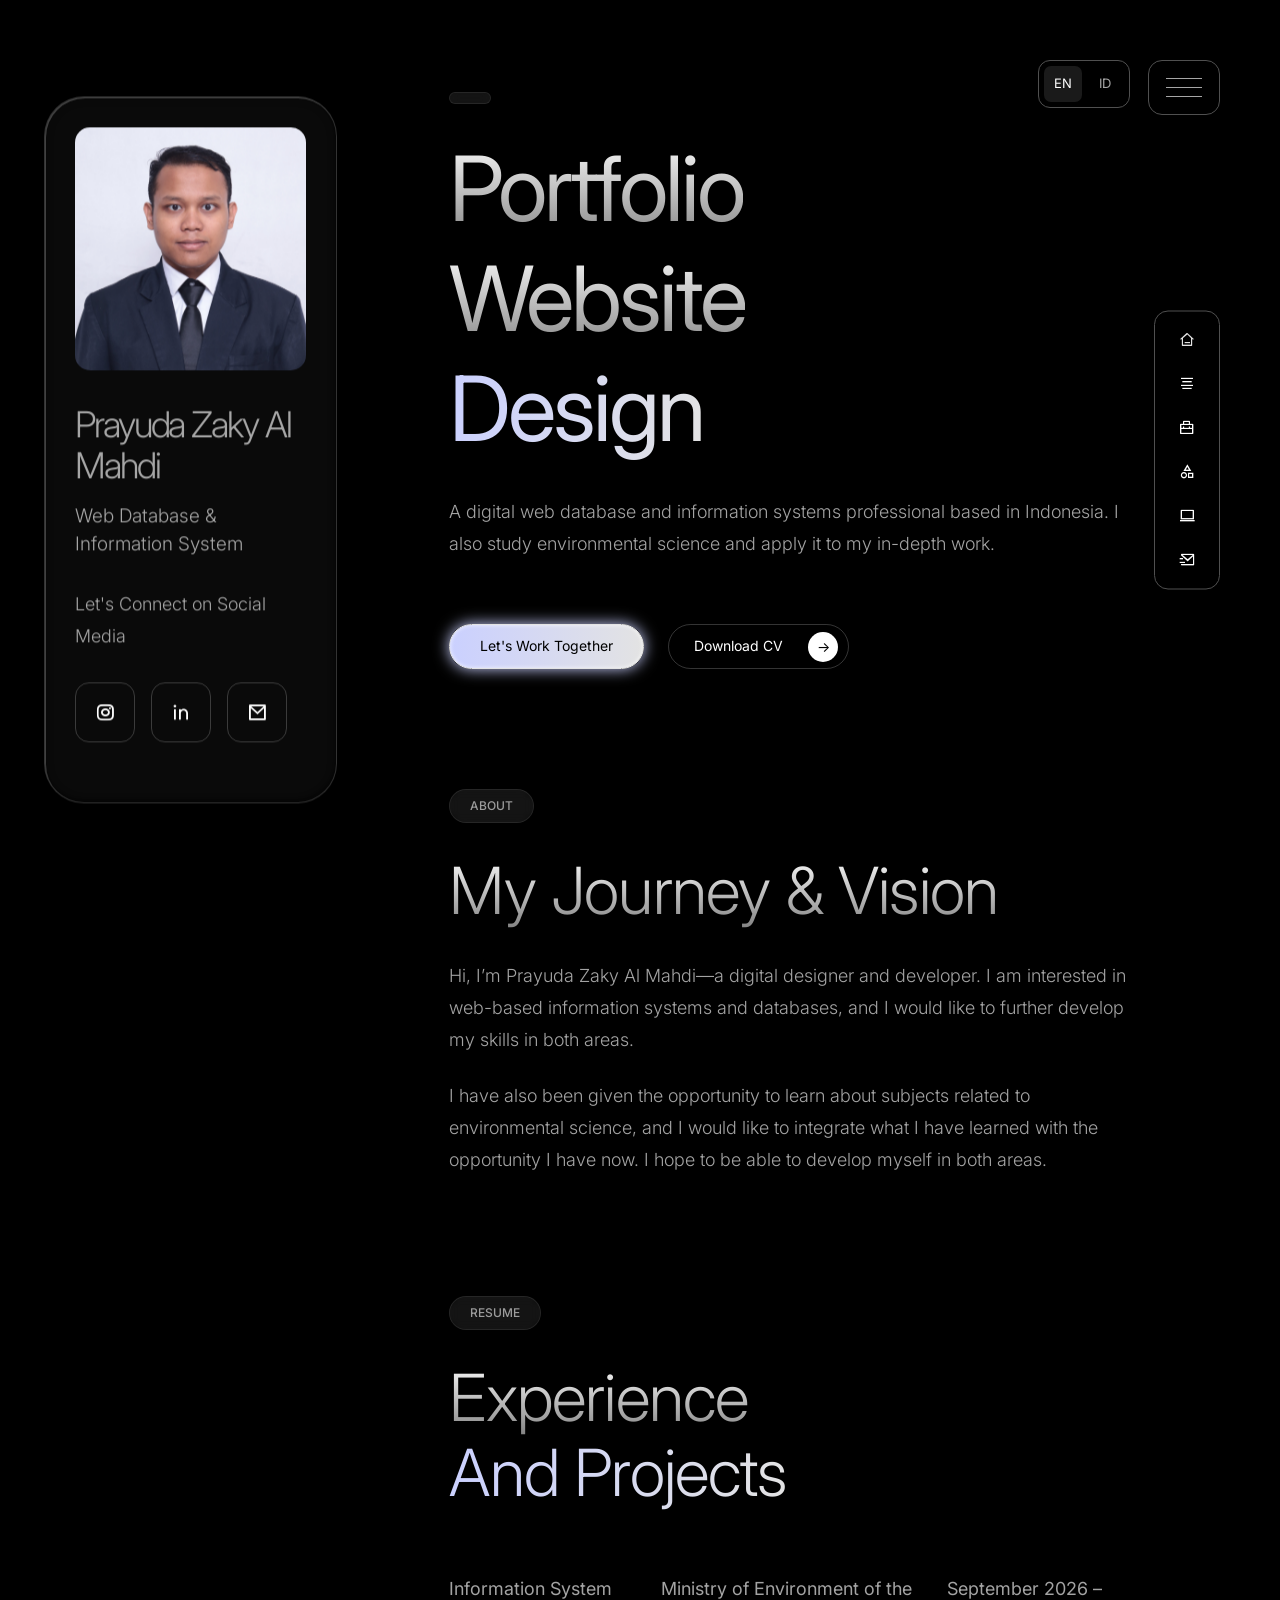
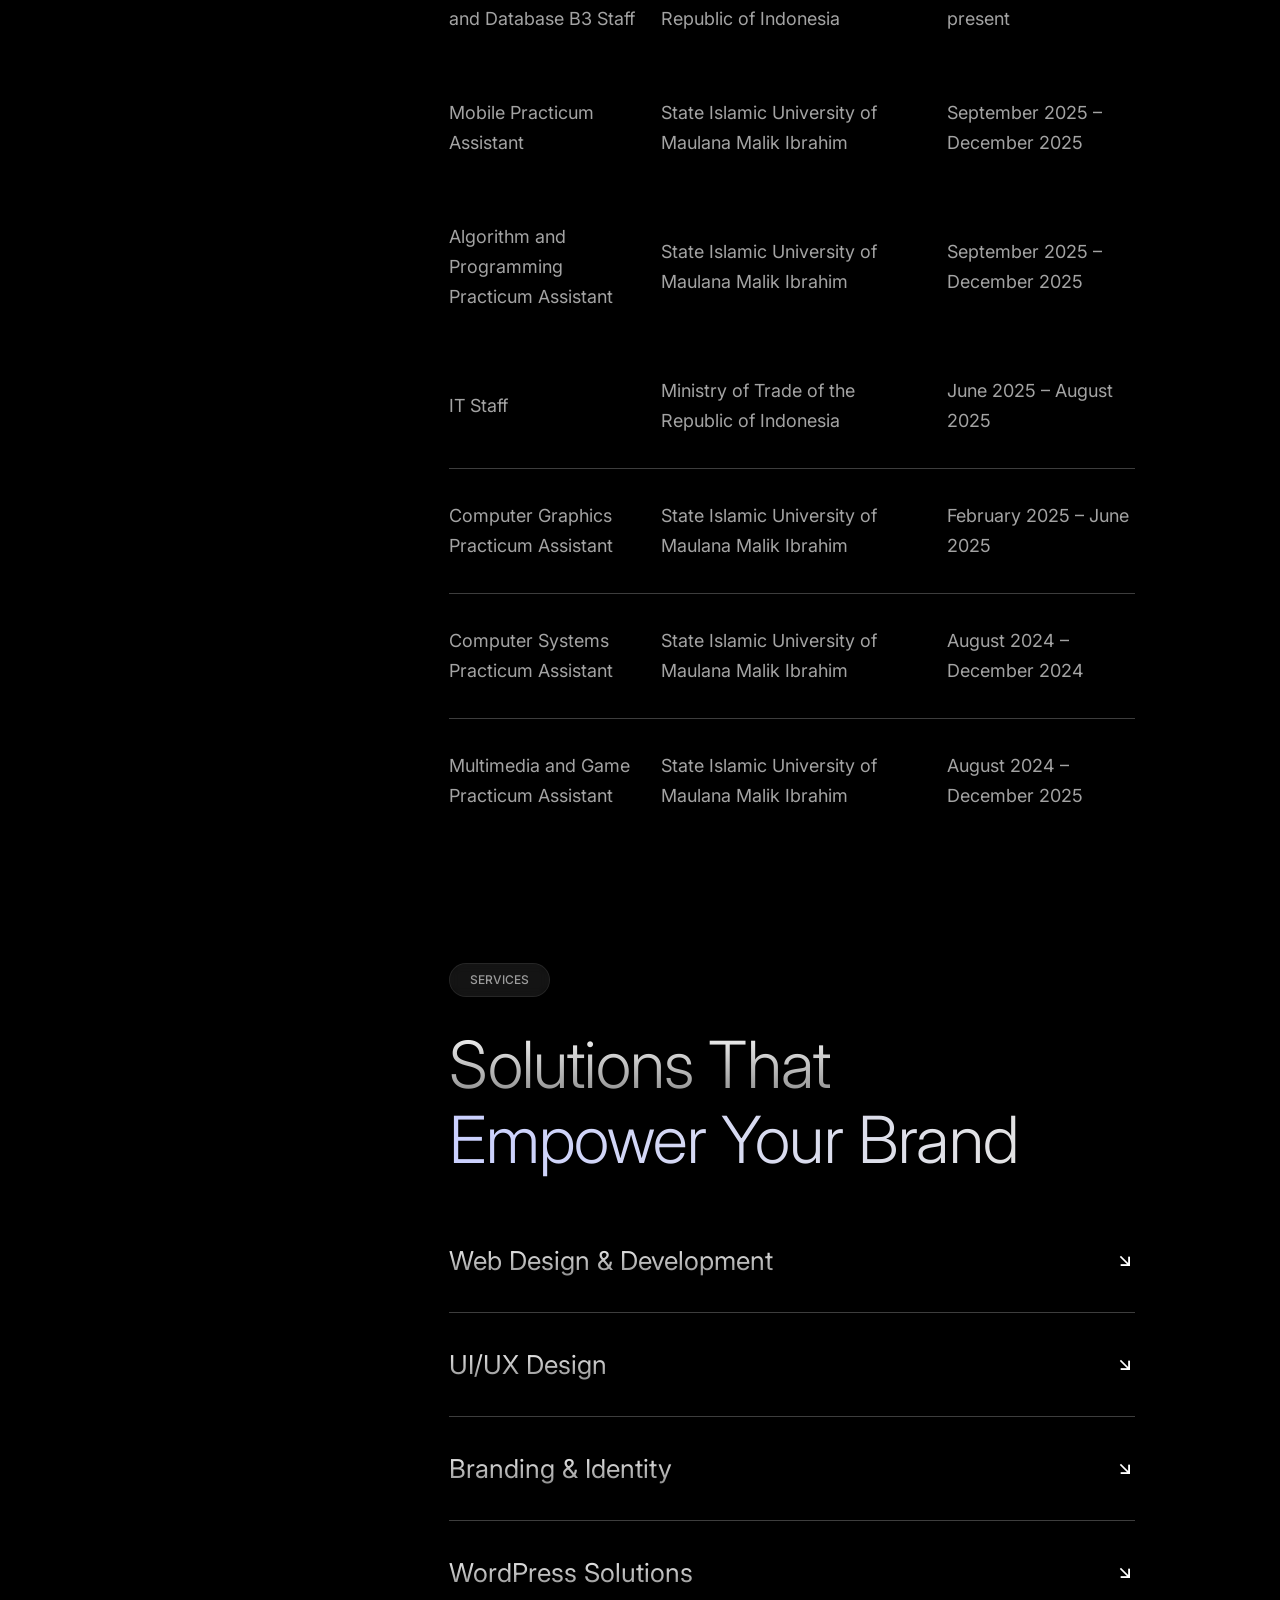
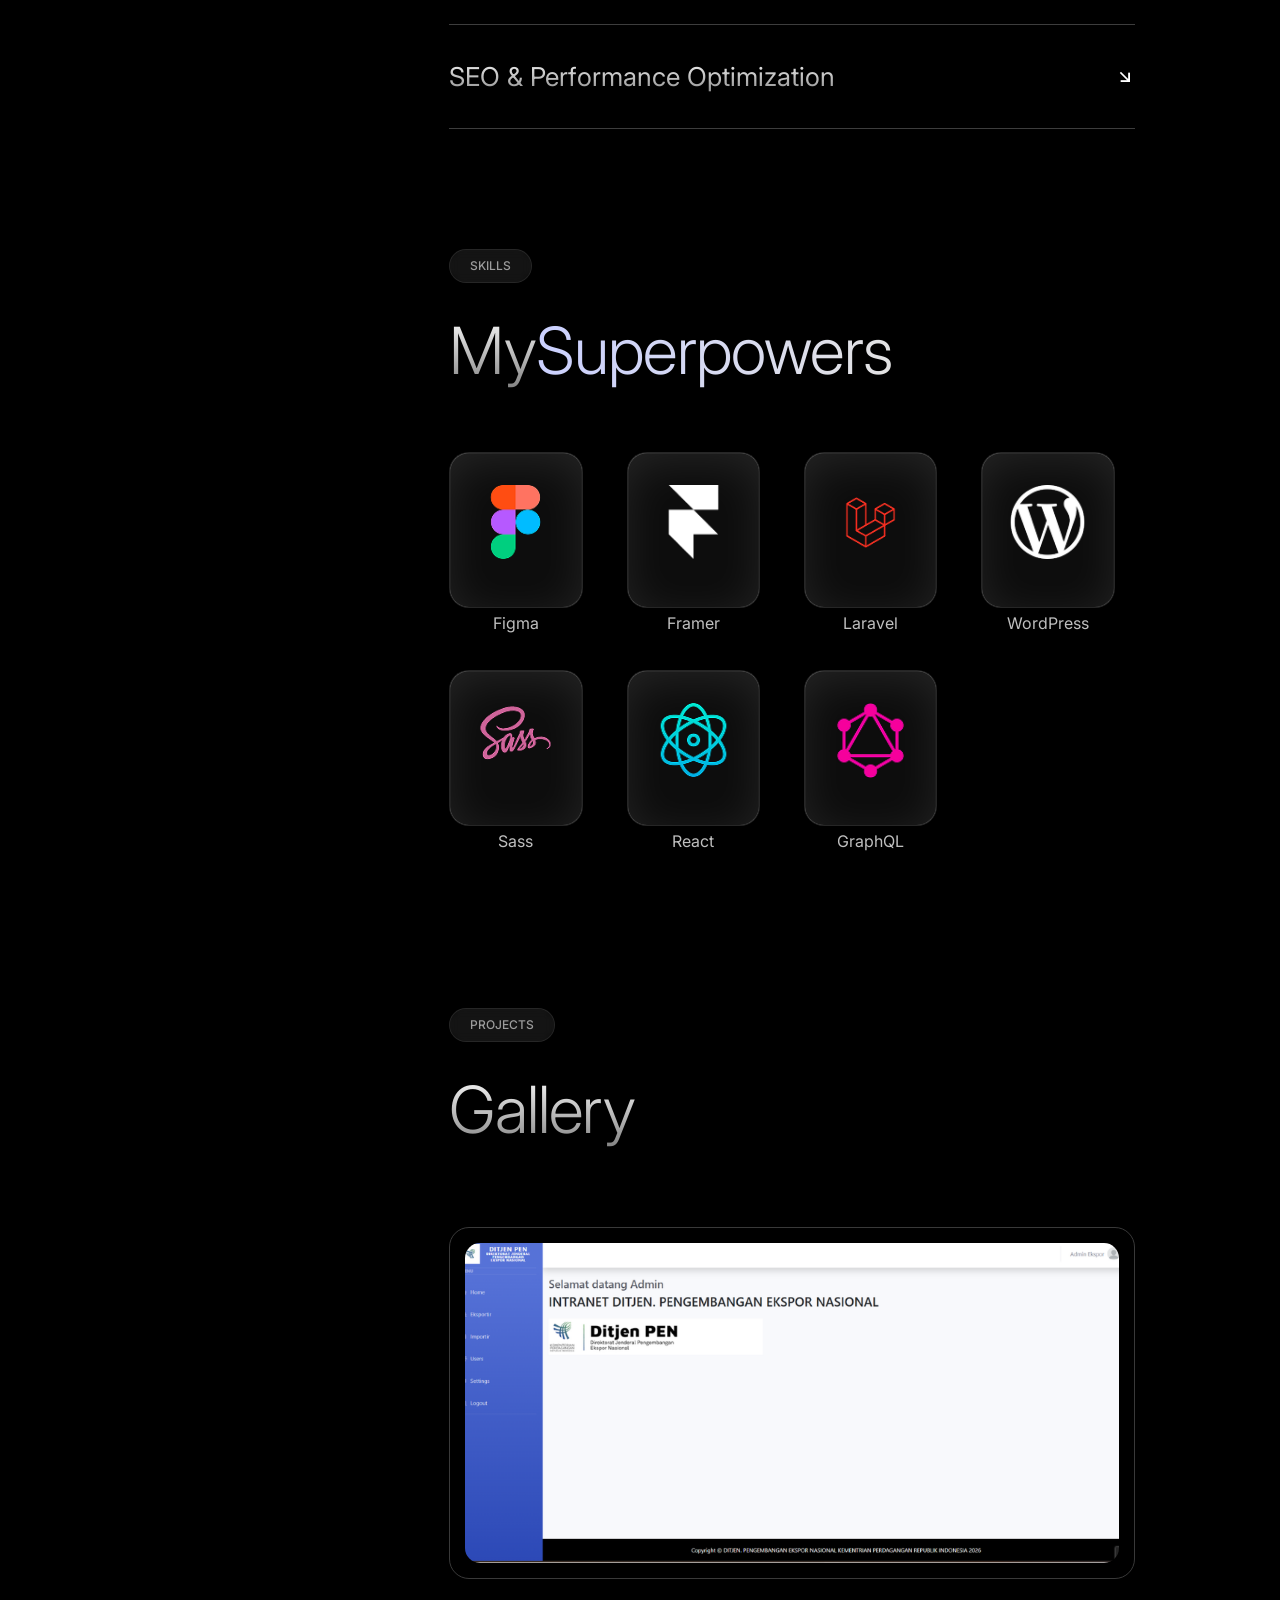
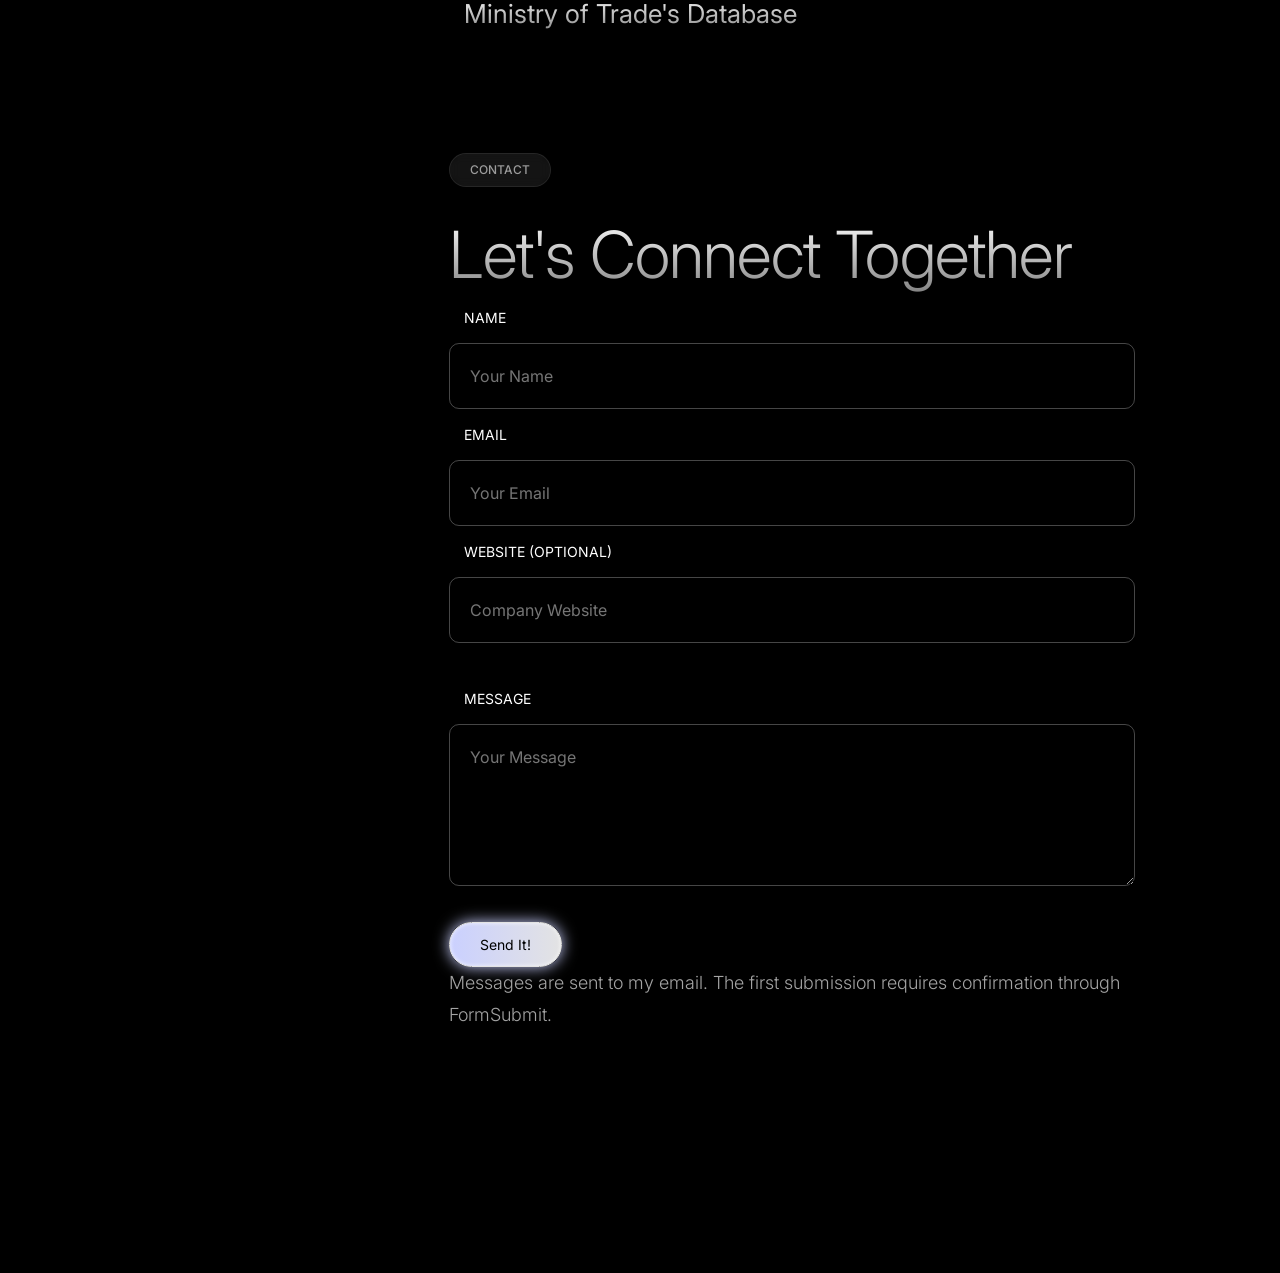
==== commit 094449c3: "Sinkronkan script yang ada di github dan text editor" ====
--- a/version-5.html
+++ b/version-5.html
@@ -5,7 +5,7 @@
     <meta name="viewport" content="width=device-width, initial-scale=1.0">
     <link rel="icon" type="image/svg+xml" href="img/portfolio-logo.svg">
     <meta name="theme-color" content="#cad0ff">
-    <title>Prayuda Zaky Al Mahdi | Portfolio</title>
+    <title data-i18n="page.title">Prayuda Zaky Al Mahdi | Portfolio</title>
     
     <!-- Google Fonts -->
     <link rel="preconnect" href="https://fonts.googleapis.com">
@@ -34,26 +34,31 @@
                     <span></span>
                 </div>
 
+                <div class="language-switch" role="group" aria-label="Select language" data-i18n-aria-label="language.group">
+                    <button type="button" class="language-option active" data-language="en" aria-pressed="true">EN</button>
+                    <button type="button" class="language-option" data-language="id" aria-pressed="false">ID</button>
+                </div>
+
                 <div class="icon-bar">
-                    <a href="#home"><span>home</span><i class="ri-home-3-line"></i></a>
-                    <a href="#resume"><span>resume</span><i class="ri-align-center"></i></a>
-                    <a href="#services"><span>services</span> <i class="ri-briefcase-2-line"></i></a>
-                    <a href="#skills"><span>skills</span> <i class="ri-shapes-line"></i></a>
-                    <a href="#portfolio"><span>projects</span> <i class="ri-macbook-line"></i></a>
-                    <a href="#contact"><span>contact</span> <i class="ri-mail-send-line"></i></a>
+                    <a href="#home"><span data-i18n="nav.home">home</span><i class="ri-home-3-line"></i></a>
+                    <a href="#resume"><span data-i18n="nav.resume">resume</span><i class="ri-align-center"></i></a>
+                    <a href="#services"><span data-i18n="nav.services">services</span> <i class="ri-briefcase-2-line"></i></a>
+                    <a href="#skills"><span data-i18n="nav.skills">skills</span> <i class="ri-shapes-line"></i></a>
+                    <a href="#portfolio"><span data-i18n="nav.projects">projects</span> <i class="ri-macbook-line"></i></a>
+                    <a href="#contact"><span data-i18n="nav.contact">contact</span> <i class="ri-mail-send-line"></i></a>
                 </div>
 
                 <div class="profile-box-wrap col-12 offset-md-1 col-md-10 offset-lg-0 col-lg-3">
                     <div class="profile-box glass-effect">
                         <div class="profile-box-inner">
                             <div class="profile-image">
-                                <img src="img/pp.JPG" alt="profile">
+                                <img src="img/pp.JPG" alt="profile" data-i18n-alt="profile.alt">
                             </div>
                             <div class="profile-info">
                                 <h5 class="mt-1">Prayuda Zaky Al Mahdi</h5>
-                                <p class="body-three mt-16">Web Database &<br>Information System </p>
-                            </div>
-                            <p class="text-anime">Let's Connect in Media</p>
+                                <p class="body-three mt-16" data-i18n="profile.role">Web Database &amp; Information System</p>
+                            </div>
+                            <p class="text-anime" data-i18n="profile.connect">Let's Connect on Social Media</p>
                             <div class="social-links">
                                 <!-- <a href="https://www.facebook.com/zaky.almahdi.3"><i class="ri-facebook-fill"></i></a>
                                     <a href="#"><i class="ri-twitter-x-line"></i></a> -->
@@ -72,11 +77,11 @@
                         <div class="eyebrow-badge fade-up-anime">
                             
                         </div>
-                    <h1 class="text-anime"><span>PortoFolio </span> <br><span>Website</span><br><span class="color">Design</span> </h1>
-                    <p class="mt-32 text-anime">A Digital Web Database & Information System based in Indonesia. I also study environmental science and apply it to my in-depth work.</p>
+                    <h1 class="text-anime"><span data-i18n="hero.portfolio">PortoFolio</span> <br><span data-i18n="hero.website">Website</span><br><span class="color" data-i18n="hero.design">Design</span> </h1>
+                    <p class="mt-32 text-anime" data-i18n="hero.intro">A digital web database and information systems professional based in Indonesia. I also study environmental science and apply it to my in-depth work.</p>
                     <div class="buttons-holder fade-up-anime mt-64">
-                        <a class="visiblo-btn-color" href="#contact"><span>Let's Work Together</span></a>
-                        <a class="visiblo-btn-arrow" href="img/Cv.pdf" download><span>Download Cv</span></a>
+                        <a class="visiblo-btn-color" href="#contact"><span data-i18n="hero.work">Let's Work Together</span></a>
+                        <a class="visiblo-btn-arrow" href="img/Cv.pdf" download><span data-i18n="hero.download">Download CV</span></a>
                     </div>
                     </section>
 
@@ -84,19 +89,19 @@
                     <section class="about-section" id="about">
                         <!-- About Badge -->
                         <div class="eyebrow-badge fade-up-anime">
-                            <span>ABOUT</span>
+                            <span data-i18n="about.badge">ABOUT</span>
                         </div>
                         <!-- Main Title -->
                         <div class="about-title">
-                            <h2 class="about-title-secondary text-anime"><span>My Journey & Vision</span> </h2>
+                            <h2 class="about-title-secondary text-anime"><span data-i18n="about.title">My Journey &amp; Vision</span> </h2>
                                 <!-- <span class="color">Vision</span> </h2> -->
                         </div>
                         
                         <!-- About Content -->
                         <div class="about-content mt-32">
-                            <p class="about-paragraph text-anime">Hi, I’m Prayuda Zaky Al Mahdi—a digital designer and developer. I am interested in web-based information systems and databases, and I would like to further develop my skills in both areas. </p>
+                            <p class="about-paragraph text-anime" data-i18n="about.first">Hi, I’m Prayuda Zaky Al Mahdi—a digital designer and developer. I am interested in web-based information systems and databases, and I would like to further develop my skills in both areas.</p>
                      <br>
-                            <p class="about-paragraph text-anime">
+                            <p class="about-paragraph text-anime" data-i18n="about.second">
                                 I have also been given the opportunity to learn about subjects related to environmental science, and I would like to integrate what I have learned with the opportunity I have now. I hope to be able to develop myself in both areas.
                             </p>
                         </div>
@@ -106,59 +111,59 @@
                     <section class="resume-section" id="resume">
                         <!-- Resume Badge -->
                         <div class="eyebrow-badge fade-up-anime">
-                            <span>RESUME</span>
+                            <span data-i18n="resume.badge">RESUME</span>
                         </div>
                         
                         <!-- Main Title -->
                         <div class="main-title">
-                            <h2 class="title-primary text-anime"><span>Experience</span> <br> <span class="color">And Project</span></h2>
+                            <h2 class="title-primary text-anime"><span data-i18n="resume.experience">Experience</span> <br> <span class="color" data-i18n="resume.projects">And Projects</span></h2>
                         </div>
                         
                         <!-- Work Experience Section -->
                         <div class="work-experience mt-32">
                             <div class="experience-item fade-up-anime">
-                                <div class="job-title">Information System and Database B3 Staff</div>
+                                <div class="job-title" data-i18n="job.environment">Information System and Database B3 Staff</div>
                                 <div class="company-name">Ministry of Environment of the Republic of Indonesia</div>
-                                <div class="work-dates">September 2026 – present</div>
-                            </div>
-                            <div class="experience-item fade-up-anime">
-                                <div class="job-title">Mobile Practicum Assistant</div>
+                                <div class="work-dates" data-i18n="date.environment">September 2026 – present</div>
+                            </div>
+                            <div class="experience-item fade-up-anime">
+                                <div class="job-title" data-i18n="job.mobile">Mobile Practicum Assistant</div>
                                 <div class="company-name">State Islamic University of Maulana Malik Ibrahim</div>
-                                <div class="work-dates">September 2025 – December 2025</div>
-                            </div>
-                            <div class="experience-item fade-up-anime">
-                                <div class="job-title"><span>Algorithm</span> and Programming <span>Practicum Assistant</span></div>
+                                <div class="work-dates" data-i18n="date.2025">September 2025 – December 2025</div>
+                            </div>
+                            <div class="experience-item fade-up-anime">
+                                <div class="job-title" data-i18n="job.algorithm">Algorithm and Programming Practicum Assistant</div>
                                 <div class="company-name">State Islamic University of Maulana Malik Ibrahim</div>
-                                <div class="work-dates">September 2025 – December 2025</div>
-                            </div>
-                            <div class="experience-item fade-up-anime">
-                                <div class="job-title">IT Staff</div>
+                                <div class="work-dates" data-i18n="date.2025">September 2025 – December 2025</div>
+                            </div>
+                            <div class="experience-item fade-up-anime">
+                                <div class="job-title" data-i18n="job.it">IT Staff</div>
                                 <div class="company-name">Ministry of Trade of the Republic of Indonesia</div>
-                                <div class="work-dates">June 2025 – August 2025</div>
+                                <div class="work-dates" data-i18n="date.june2025">June 2025 – August 2025</div>
                             </div>
 
                             <div class="experience-divider"></div>
 
                             <div class="experience-item fade-up-anime">
-                                <div class="job-title">Computer Graphics Practicum Assistant</div>
+                                <div class="job-title" data-i18n="job.graphics">Computer Graphics Practicum Assistant</div>
                                 <div class="company-name">State Islamic University of Maulana Malik Ibrahim</div>
-                                <div class="work-dates">February 2025 – June 2025</div>
+                                <div class="work-dates" data-i18n="date.february2025">February 2025 – June 2025</div>
                             </div>
 
                             <div class="experience-divider"></div>
 
                             <div class="experience-item fade-up-anime">
-                                <div class="job-title">Computer Systems Practicum Assistant </div>
+                                <div class="job-title" data-i18n="job.systems">Computer Systems Practicum Assistant</div>
                                 <div class="company-name">State Islamic University of Maulana Malik Ibrahim</div>
-                                <div class="work-dates">August 2024 – December 2024</div>
+                                <div class="work-dates" data-i18n="date.2024">August 2024 – December 2024</div>
                             </div>
 
                             <div class="experience-divider"></div>
 
                             <div class="experience-item fade-up-anime">
-                                <div class="job-title">Multimedia and Game Practicum Assistant</div>
+                                <div class="job-title" data-i18n="job.multimedia">Multimedia and Game Practicum Assistant</div>
                                 <div class="company-name">State Islamic University of Maulana Malik Ibrahim</div>
-                                <div class="work-dates">August 2024 – December 2025</div>
+                                <div class="work-dates" data-i18n="date.august2024">August 2024 – December 2025</div>
                             </div>
                         </div>
                     </section>
@@ -167,23 +172,23 @@
                     <section class="services-section" id="services">
                         <!-- Services Badge -->
                         <div class="eyebrow-badge fade-up-anime">
-                            <span>SERVICES</span>
+                            <span data-i18n="services.badge">SERVICES</span>
                         </div>
                         
                         <!-- Main Title -->
                         <div class="services-title">
-                            <h2 class="services-title-primary text-anime"><span>Solutions That</span><br><span class="color">Empower Your Brand</span></h2>
+                            <h2 class="services-title-primary text-anime"><span data-i18n="services.title1">Solutions That</span><br><span class="color" data-i18n="services.title2">Empower Your Brand</span></h2>
                         </div>
                         
                         <!-- Services Accordion -->
                         <div class="services-accordion mt-32">
                             <div class="accordion-item fade-up-anime">
                                 <div class="accordion-header">
-                                    <span class="service-name">Web Design & Development</span>
+                                    <span class="service-name" data-i18n="service.web">Web Design &amp; Development</span>
                                     <span class="accordion-arrow"><i class="ri-arrow-right-down-line"></i></span>
                                 </div>
                                 <div class="accordion-content">
-                                    <p>Custom website design and development solutions tailored to your business needs. From responsive layouts to interactive features.</p>
+                                    <p data-i18n="service.webDescription">Custom website design and development solutions tailored to your business needs. From responsive layouts to interactive features.</p>
                                 </div>
                             </div>
                             
@@ -191,11 +196,11 @@
                             
                             <div class="accordion-item fade-up-anime">
                                 <div class="accordion-header">
-                                    <span class="service-name">UI/UX Design</span>
+                                    <span class="service-name" data-i18n="service.uiux">UI/UX Design</span>
                                     <span class="accordion-arrow"><i class="ri-arrow-right-down-line"></i></span>
                                 </div>
                                 <div class="accordion-content">
-                                    <p>User-centered design approach focusing on creating intuitive and engaging user experiences across all digital platforms.</p>
+                                    <p data-i18n="service.uiuxDescription">User-centered design approach focusing on creating intuitive and engaging user experiences across all digital platforms.</p>
                                 </div>
                             </div>
                             
@@ -203,11 +208,11 @@
                             
                             <div class="accordion-item fade-up-anime">
                                 <div class="accordion-header">
-                                    <span class="service-name">Branding & Identity</span>
+                                    <span class="service-name" data-i18n="service.branding">Branding &amp; Identity</span>
                                     <span class="accordion-arrow"><i class="ri-arrow-right-down-line"></i></span>
                                 </div>
                                 <div class="accordion-content">
-                                    <p>Complete brand identity development including logo design, brand guidelines, and visual identity systems.</p>
+                                    <p data-i18n="service.brandingDescription">Complete brand identity development including logo design, brand guidelines, and visual identity systems.</p>
                                 </div>
                             </div>
                             
@@ -215,11 +220,11 @@
                             
                             <div class="accordion-item fade-up-anime">
                                 <div class="accordion-header">
-                                    <span class="service-name">WordPress Solutions</span>
+                                    <span class="service-name" data-i18n="service.wordpress">WordPress Solutions</span>
                                     <span class="accordion-arrow"><i class="ri-arrow-right-down-line"></i></span>
                                 </div>
                                 <div class="accordion-content">
-                                    <p>Custom WordPress themes, plugins, and full website solutions with content management capabilities.</p>
+                                    <p data-i18n="service.wordpressDescription">Custom WordPress themes, plugins, and full website solutions with content management capabilities.</p>
                                 </div>
                             </div>
                             
@@ -227,11 +232,11 @@
                             
                             <div class="accordion-item fade-up-anime">
                                 <div class="accordion-header">
-                                    <span class="service-name">SEO & Performance Optimization</span>
+                                    <span class="service-name" data-i18n="service.seo">SEO &amp; Performance Optimization</span>
                                     <span class="accordion-arrow"><i class="ri-arrow-right-down-line"></i></span>
                                 </div>
                                 <div class="accordion-content">
-                                    <p>Search engine optimization and website performance optimization to improve visibility and user experience.</p>
+                                    <p data-i18n="service.seoDescription">Search engine optimization and website performance optimization to improve visibility and user experience.</p>
                                 </div>
                             </div>
                         </div>
@@ -241,12 +246,12 @@
                     <section class="skills-section" id="skills">
                         <!-- Skills Badge -->
                         <div class="eyebrow-badge fade-up-anime">
-                            <span>SKILLS</span>
+                            <span data-i18n="skills.badge">SKILLS</span>
                         </div>
                         
                         <!-- Main Title -->
                         <div class="skills-title text-anime">
-                            <h2 class="skills-title-main"><span>My </span> <span class="color">Superpowers</span></h2>
+                            <h2 class="skills-title-main"><span data-i18n="skills.title1">My </span> <span class="color" data-i18n="skills.title2">Superpowers</span></h2>
                         </div>
                         
                         <!-- Skills Grid -->
@@ -257,7 +262,6 @@
                                     <div class="skill-icon">
                                         <img src="img/figma.png" alt="Figma">
                                     </div>
-                                    <span class="skill-percentage">92%</span>
                                 </div>
                                 <span class="skill-name">Figma</span>
                             </div>
@@ -268,7 +272,6 @@
                                     <!-- Framer SVG will be placed here -->
                                     <img src="img/framer.png" alt="Framer">
                                 </div>
-                                    <span class="skill-percentage">85%</span>
                                 </div>
                                 <span class="skill-name">Framer</span>
                             </div>
@@ -279,7 +282,6 @@
                                     <!-- Laravel SVG will be placed here -->
                                     <img src="img/laravel.png" alt="Laravel">
                                 </div>
-                                <span class="skill-percentage">70%</span>
                             </div>
                             <span class="skill-name">Laravel</span>
                             </div>
@@ -290,7 +292,6 @@
                                     <!-- WordPress SVG will be placed here -->
                                     <img src="img/wordpress.png" alt="WordPress">
                                 </div>
-                                <span class="skill-percentage">95%</span>
                                 </div>
                                 <span class="skill-name">WordPress</span>
                             </div>
@@ -301,7 +302,6 @@
                                         <!-- Sass SVG will be placed here -->
                                         <img src="img/sass.png" alt="Sass">
                                     </div>
-                                    <span class="skill-percentage">80%</span>
                                 </div>
                                 <span class="skill-name">Sass</span>
                             </div>
@@ -312,7 +312,6 @@
                                     <!-- React SVG will be placed here -->
                                     <img src="img/React.png" alt="React">
                                         </div>
-                                        <span class="skill-percentage">88%</span>
                                     </div>
                                     <span class="skill-name">React</span>
                                 </div>
@@ -323,7 +322,6 @@
                                             <!-- GraphQL SVG will be placed here -->
                                             <img src="img/graphql.png" alt="GraphQL">
                                     </div>
-                                    <span class="skill-percentage">75%</span>
                                 </div>
                                 <span class="skill-name">GraphQL</span>
                             </div>
@@ -332,17 +330,17 @@
 
                     <section class="portfolio" id="portfolio">
                         <div class="eyebrow-badge fade-up-anime">
-                            <span>PROJECTS</span>
-                        </div>
-                        <h2 class="text-anime"><span>Gallery </span></h2>
+                            <span data-i18n="projects.badge">PROJECTS</span>
+                        </div>
+                        <h2 class="text-anime"><span data-i18n="projects.title">Gallery</span></h2>
 
                         <div class="projects-wrap row g-5 mt-32">
                             <!-- project-->
                             <div class="project col-md-12 fade-up-anime">
                                 <div data-lightbox="pro" class="lightbox">
-                                    <img decoding="async" src="img/Web.png" data-mfp-src="img/Web.png" alt="Ministry of Trade database project">
-                                </div>
-                                <span class="mt-16 project-name">Ministry of Trade's Database</span>
+                                    <img decoding="async" src="img/Web.png" data-mfp-src="img/Web.png" alt="Ministry of Trade database project" data-i18n-alt="projects.imageAlt">
+                                </div>
+                                <span class="mt-16 project-name" data-i18n="projects.name">Ministry of Trade's Database</span>
                             </div>
                          <!-- project-->
                          <!-- <div class="project col-md-6 fade-up-anime">
@@ -373,12 +371,12 @@
                     <section class="contact-section" id="contact">
                         <!-- Contact Badge -->
                         <div class="eyebrow-badge fade-up-anime">
-                            <span>CONTACT</span>
+                            <span data-i18n="contact.badge">CONTACT</span>
                         </div>
                         
                         <!-- Main Title -->
                         <div class="contact-title">
-                            <h2><span>Let's Connect Together</span></h2>
+                            <h2><span data-i18n="contact.title">Let's Connect Together</span></h2>
                         </div>
                         
                         <!-- Contact Info Cards -->
@@ -409,30 +407,30 @@
                                 <input type="text" name="_honey" tabindex="-1" autocomplete="off" style="display:none">
                                 <div class="form-row">
                                     <div class="form-group fade-up-anime">
-                                        <label for="name" class="form-label">NAME</label>
-                                        <input type="text" id="name" name="name" class="form-input" placeholder="Your Name" required>
+                                        <label for="name" class="form-label" data-i18n="form.name">NAME</label>
+                                        <input type="text" id="name" name="name" class="form-input" placeholder="Your Name" data-i18n-placeholder="form.namePlaceholder" required>
                                     </div>
                                     
                                     <div class="form-group fade-up-anime">
-                                        <label for="email" class="form-label">EMAIL</label>
-                                        <input type="email" id="email" name="email" class="form-input" placeholder="Your Email" required>
+                                        <label for="email" class="form-label" data-i18n="form.email">EMAIL</label>
+                                        <input type="email" id="email" name="email" class="form-input" placeholder="Your Email" data-i18n-placeholder="form.emailPlaceholder" required>
                                     </div>
                                     <div class="form-group fade-up-anime">
-                                        <label for="website" class="form-label">WEBSITE (OPTIONAL)</label>
-                                        <input type="url" id="website" name="website" class="form-input" placeholder="Company Website">
+                                        <label for="website" class="form-label" data-i18n="form.website">WEBSITE (OPTIONAL)</label>
+                                        <input type="url" id="website" name="website" class="form-input" placeholder="Company Website" data-i18n-placeholder="form.websitePlaceholder">
                                     </div>
                                 </div>
                                 
                                 <div class="form-group full-width fade-up-anime">
-                                    <label for="message" class="form-label">MESSAGE</label>
-                                    <textarea id="message" name="message" class="form-textarea" placeholder="Your Message" rows="5" required></textarea>
+                                    <label for="message" class="form-label" data-i18n="form.message">MESSAGE</label>
+                                    <textarea id="message" name="message" class="form-textarea" placeholder="Your Message" data-i18n-placeholder="form.messagePlaceholder" rows="5" required></textarea>
                                 </div>
                                 
                                 <div class="form-submit ">
-                                    <button type="submit" class="visiblo-btn-color">Send It!</button>
+                                    <button type="submit" class="visiblo-btn-color" data-i18n="form.submit">Send It!</button>
                                 </div>
                             </form>
-                            <p class="contact-form-note">Pesan dikirim ke email saya. Pengiriman pertama memerlukan konfirmasi melalui FormSubmit.</p>
+                            <p class="contact-form-note" data-i18n="form.note">Messages are sent to my email. The first submission requires confirmation through FormSubmit.</p>
                         </div>
                     </section>
                     
@@ -440,54 +438,54 @@
                 
                 <div class="sidebar">
                     <div class="right-bar">
-                        <p class="xl">Menu</p>
+                        <p class="xl" data-i18n="menu.title">Menu</p>
                         <ul class="mt-64">
                             <li>
                                 <a href="#home">
                                     <i class="ri-home-3-line"></i>
-                                    <span>Home</span>
+                                    <span data-i18n="nav.homeTitle">Home</span>
                                 </a>
                             </li>
                             <li>
                                 <a href="#about">
                                     <i class="ri-user-3-line"></i>
-                                    <span>About</span>
+                                    <span data-i18n="nav.about">About</span>
                                 </a>
                             </li>
                             <li>
                                 <a href="#resume">
                                     <i class="ri-align-center"></i>
-                                    <span>Resume</span>
+                                    <span data-i18n="nav.resumeTitle">Resume</span>
                                 </a>
                             </li>
                             <li>
                                 <a href="#services">
                                     <i class="ri-briefcase-2-line"></i>
-                                      <span>Services</span>
+                                      <span data-i18n="nav.servicesTitle">Services</span>
                                 </a>
                             </li>
                             <li>
                                 <a href="#skills">
                                     <i class="ri-shapes-line"></i>
-                                    <span>Skills</span>
+                                    <span data-i18n="nav.skillsTitle">Skills</span>
                                 </a>
                             </li>
                             <li>
                                 <a href="#portfolio">
                                     <i class="ri-macbook-line"></i>
-                                    <span>Projects</span>
+                                    <span data-i18n="nav.projectsTitle">Projects</span>
                                 </a>
                             </li>
                             <li>
                                 <a href="#comments">
                                     <i class="ri-message-2-line"></i>
-                                     <span>Testimonials</span>
+                                     <span data-i18n="nav.testimonials">Testimonials</span>
                                 </a>
                             </li>
                             <li>
                                 <a href="#contact">
                                     <i class="ri-mail-send-line"></i>
-                                    <span>Contact</span>
+                                    <span data-i18n="nav.contactTitle">Contact</span>
                                 </a>
                             </li>
                         </ul>
--- a/css/main.css
+++ b/css/main.css
@@ -607,6 +607,41 @@
   z-index: 10;
 }
 
+.language-switch{
+  position: fixed;
+  top: 60px;
+  right: 150px;
+  display: flex;
+  width: max-content;
+  max-width: none;
+  flex: 0 0 auto;
+  gap: 4px;
+  padding: 5px;
+  border: 1px solid #505050;
+  border-radius: 12px;
+  background: #000;
+  z-index: 11;
+}
+
+.language-option{
+  min-width: 38px;
+  padding: 8px 9px;
+  border: 0;
+  border-radius: 7px;
+  background: transparent;
+  color: #a6a6a6;
+  font: inherit;
+  font-size: 13px;
+  cursor: pointer;
+  transition: color .3s ease, background-color .3s ease;
+}
+
+.language-option:hover,
+.language-option.active{
+  background: #ffffff1a;
+  color: #fff;
+}
+
 .hamburger span{
   width: calc(100% - 10px);
   height: 1px;
@@ -1120,6 +1155,11 @@
     top: 30px;
   }
 
+  .language-switch{
+    top: 30px;
+    right: 110px;
+  }
+
   section{
     padding: 60px 0;
   }
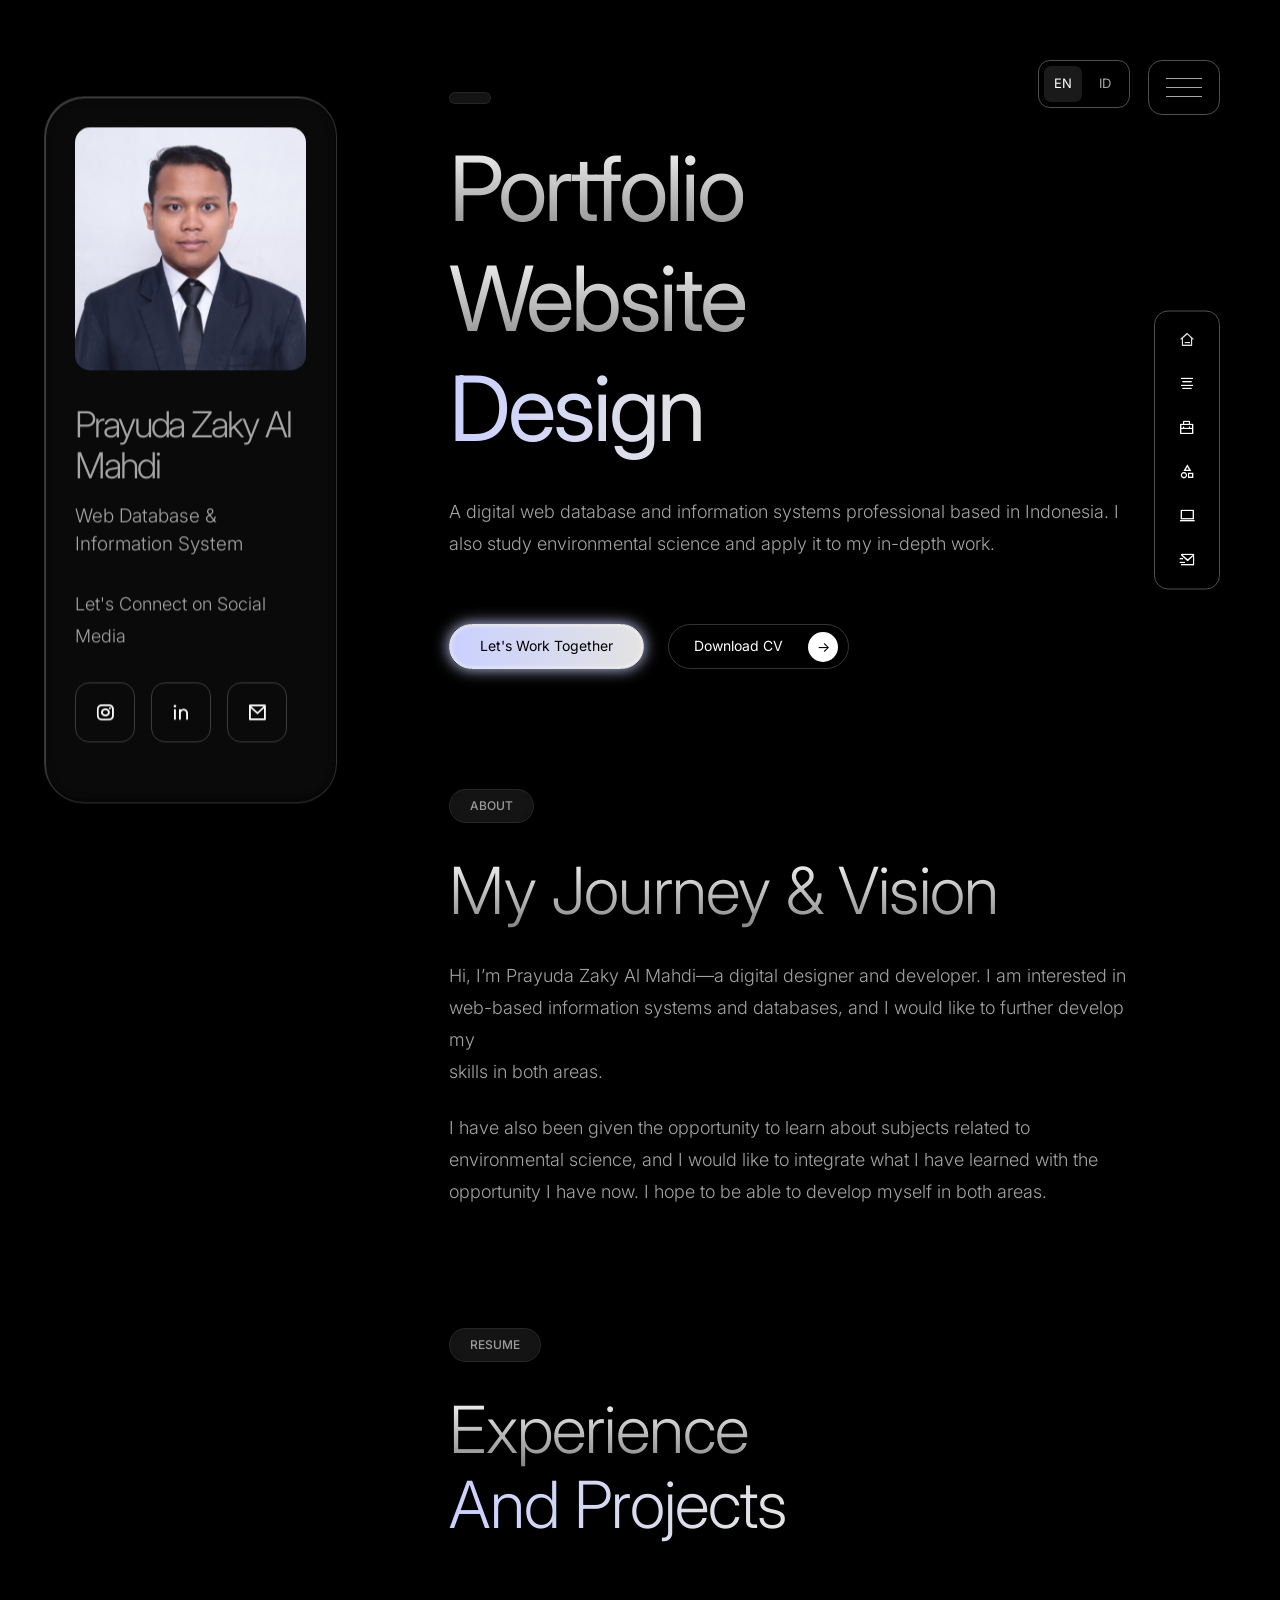
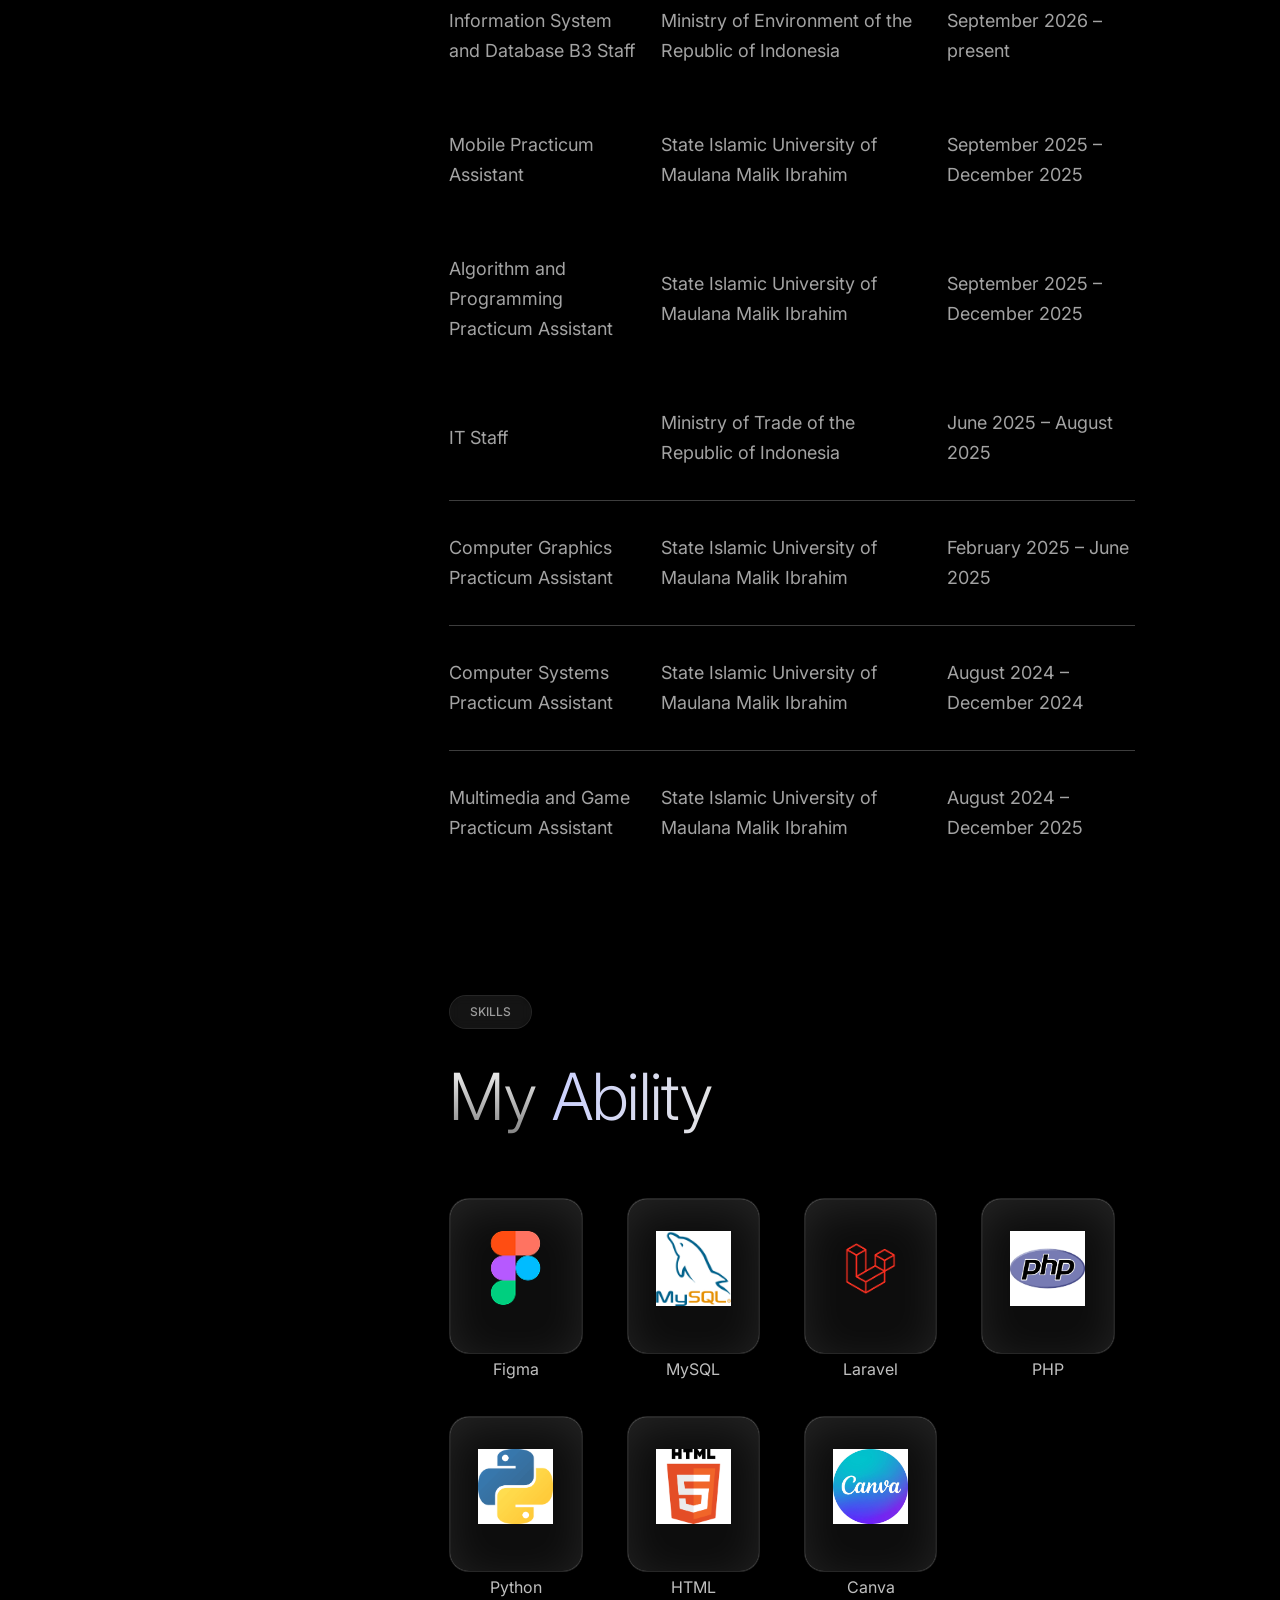
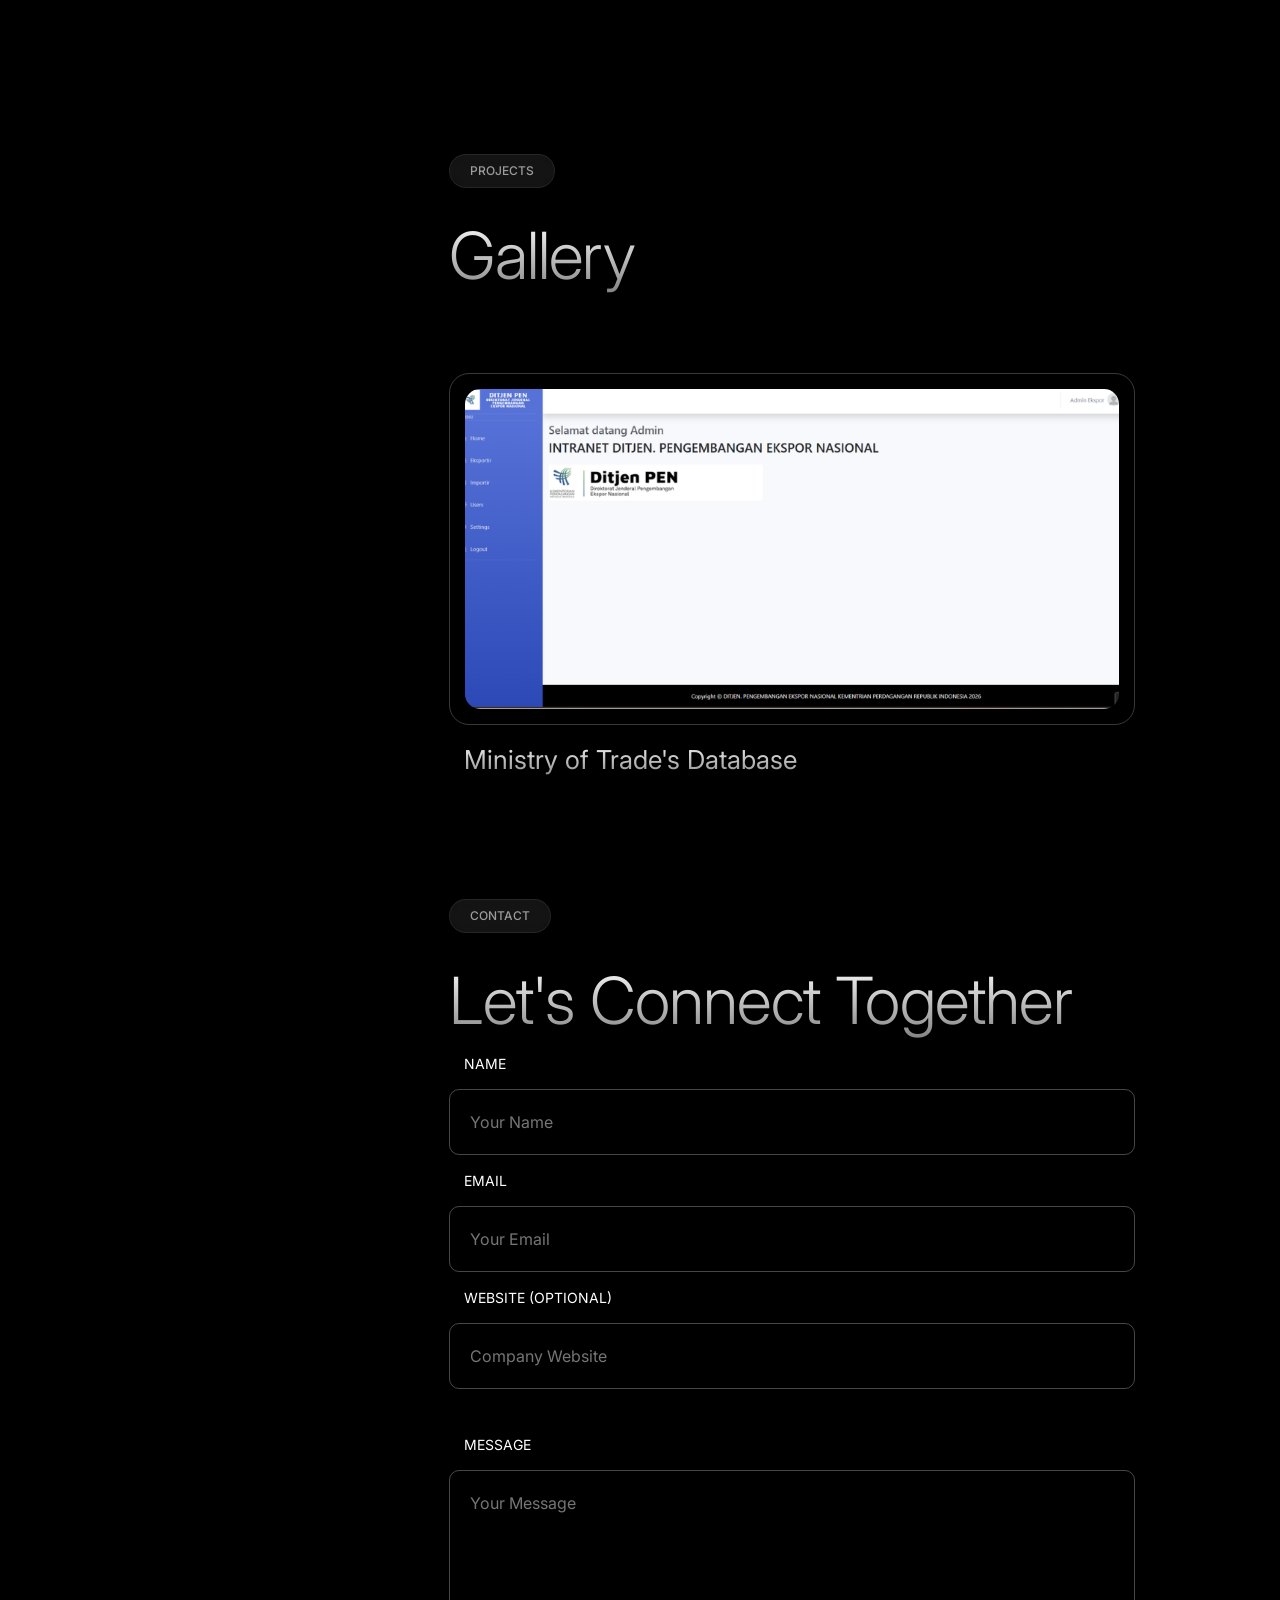
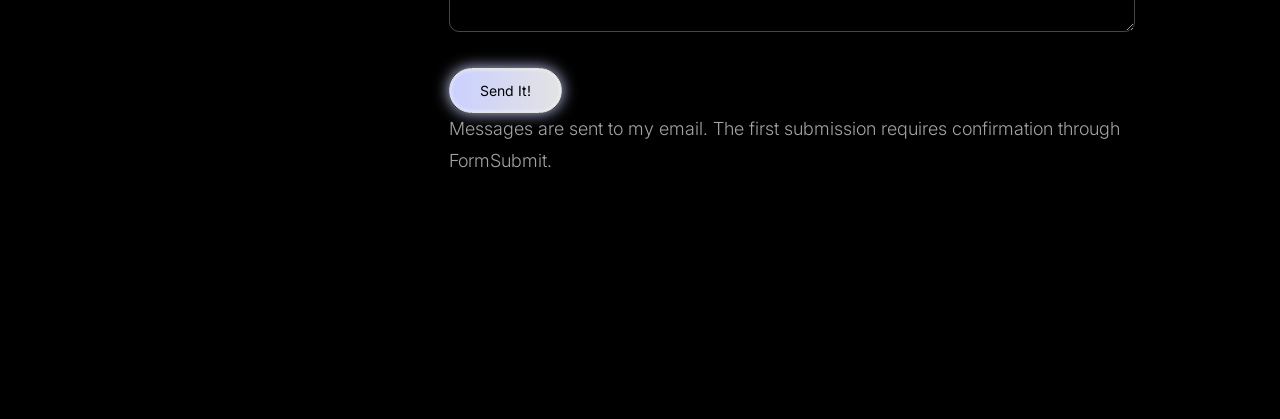
==== commit 5d8bf5fe: "Sinkronkan script yang ada di github dan text editor" ====
--- a/version-5.html
+++ b/version-5.html
@@ -123,22 +123,22 @@
                         <div class="work-experience mt-32">
                             <div class="experience-item fade-up-anime">
                                 <div class="job-title" data-i18n="job.environment">Information System and Database B3 Staff</div>
-                                <div class="company-name">Ministry of Environment of the Republic of Indonesia</div>
+                                <div class="company-name" data-i18n="company.environment">Ministry of Environment of the Republic of Indonesia</div>
                                 <div class="work-dates" data-i18n="date.environment">September 2026 – present</div>
                             </div>
                             <div class="experience-item fade-up-anime">
                                 <div class="job-title" data-i18n="job.mobile">Mobile Practicum Assistant</div>
-                                <div class="company-name">State Islamic University of Maulana Malik Ibrahim</div>
+                                <div class="company-name" data-i18n="company.university">State Islamic University of Maulana Malik Ibrahim</div>
                                 <div class="work-dates" data-i18n="date.2025">September 2025 – December 2025</div>
                             </div>
                             <div class="experience-item fade-up-anime">
                                 <div class="job-title" data-i18n="job.algorithm">Algorithm and Programming Practicum Assistant</div>
-                                <div class="company-name">State Islamic University of Maulana Malik Ibrahim</div>
+                                <div class="company-name" data-i18n="company.university">State Islamic University of Maulana Malik Ibrahim</div>
                                 <div class="work-dates" data-i18n="date.2025">September 2025 – December 2025</div>
                             </div>
                             <div class="experience-item fade-up-anime">
                                 <div class="job-title" data-i18n="job.it">IT Staff</div>
-                                <div class="company-name">Ministry of Trade of the Republic of Indonesia</div>
+                                <div class="company-name" data-i18n="company.trade">Ministry of Trade of the Republic of Indonesia</div>
                                 <div class="work-dates" data-i18n="date.june2025">June 2025 – August 2025</div>
                             </div>
 
@@ -146,7 +146,7 @@
 
                             <div class="experience-item fade-up-anime">
                                 <div class="job-title" data-i18n="job.graphics">Computer Graphics Practicum Assistant</div>
-                                <div class="company-name">State Islamic University of Maulana Malik Ibrahim</div>
+                                <div class="company-name" data-i18n="company.university">State Islamic University of Maulana Malik Ibrahim</div>
                                 <div class="work-dates" data-i18n="date.february2025">February 2025 – June 2025</div>
                             </div>
 
@@ -154,7 +154,7 @@
 
                             <div class="experience-item fade-up-anime">
                                 <div class="job-title" data-i18n="job.systems">Computer Systems Practicum Assistant</div>
-                                <div class="company-name">State Islamic University of Maulana Malik Ibrahim</div>
+                                <div class="company-name" data-i18n="company.university">State Islamic University of Maulana Malik Ibrahim</div>
                                 <div class="work-dates" data-i18n="date.2024">August 2024 – December 2024</div>
                             </div>
 
@@ -162,26 +162,26 @@
 
                             <div class="experience-item fade-up-anime">
                                 <div class="job-title" data-i18n="job.multimedia">Multimedia and Game Practicum Assistant</div>
-                                <div class="company-name">State Islamic University of Maulana Malik Ibrahim</div>
+                                <div class="company-name" data-i18n="company.university">State Islamic University of Maulana Malik Ibrahim</div>
                                 <div class="work-dates" data-i18n="date.august2024">August 2024 – December 2025</div>
                             </div>
                         </div>
                     </section>
 
                     <!-- Services Section -->
-                    <section class="services-section" id="services">
+                    <!-- <section class="services-section" id="services"> -->
                         <!-- Services Badge -->
-                        <div class="eyebrow-badge fade-up-anime">
-                            <span data-i18n="services.badge">SERVICES</span>
-                        </div>
-                        
+                        <!-- <div class="eyebrow-badge fade-up-anime"> -->
+                            <!-- <span data-i18n="services.badge">SERVICES</span>
+                        </div>
+                         -->
                         <!-- Main Title -->
-                        <div class="services-title">
+                        <!-- <div class="services-title">
                             <h2 class="services-title-primary text-anime"><span data-i18n="services.title1">Solutions That</span><br><span class="color" data-i18n="services.title2">Empower Your Brand</span></h2>
                         </div>
-                        
+                         -->
                         <!-- Services Accordion -->
-                        <div class="services-accordion mt-32">
+                        <!-- <div class="services-accordion mt-32">
                             <div class="accordion-item fade-up-anime">
                                 <div class="accordion-header">
                                     <span class="service-name" data-i18n="service.web">Web Design &amp; Development</span>
@@ -190,9 +190,9 @@
                                 <div class="accordion-content">
                                     <p data-i18n="service.webDescription">Custom website design and development solutions tailored to your business needs. From responsive layouts to interactive features.</p>
                                 </div>
-                            </div>
-                            
-                            <div class="accordion-divider"></div>
+                            </div> -->
+                            
+                            <!-- <div class="accordion-divider"></div>
                             
                             <div class="accordion-item fade-up-anime">
                                 <div class="accordion-header">
@@ -203,8 +203,8 @@
                                     <p data-i18n="service.uiuxDescription">User-centered design approach focusing on creating intuitive and engaging user experiences across all digital platforms.</p>
                                 </div>
                             </div>
-                            
-                            <div class="accordion-divider"></div>
+                             -->
+                            <!-- <div class="accordion-divider"></div>
                             
                             <div class="accordion-item fade-up-anime">
                                 <div class="accordion-header">
@@ -216,9 +216,9 @@
                                 </div>
                             </div>
                             
-                            <div class="accordion-divider"></div>
-                            
-                            <div class="accordion-item fade-up-anime">
+                           div class="accordion-divider"></div> -->
+                            
+                            <!-- <div class="accordion-item fade-up-anime">
                                 <div class="accordion-header">
                                     <span class="service-name" data-i18n="service.wordpress">WordPress Solutions</span>
                                     <span class="accordion-arrow"><i class="ri-arrow-right-down-line"></i></span>
@@ -228,9 +228,9 @@
                                 </div>
                             </div>
                             
-                            <div class="accordion-divider"></div>
-                            
-                            <div class="accordion-item fade-up-anime">
+                            <div class="accordion-divider"></div> -->
+                            
+                            <!-- <div class="accordion-item fade-up-anime">
                                 <div class="accordion-header">
                                     <span class="service-name" data-i18n="service.seo">SEO &amp; Performance Optimization</span>
                                     <span class="accordion-arrow"><i class="ri-arrow-right-down-line"></i></span>
@@ -240,7 +240,7 @@
                                 </div>
                             </div>
                         </div>
-                    </section>
+                    </section> -->
 
                     <!-- Skills Section -->
                     <section class="skills-section" id="skills">
@@ -251,7 +251,7 @@
                         
                         <!-- Main Title -->
                         <div class="skills-title text-anime">
-                            <h2 class="skills-title-main"><span data-i18n="skills.title1">My </span> <span class="color" data-i18n="skills.title2">Superpowers</span></h2>
+                            <h2 class="skills-title-main"><span data-i18n="skills.title1">My</span>&nbsp;<span class="color" data-i18n="skills.title2">Ability</span></h2>
                         </div>
                         
                         <!-- Skills Grid -->
@@ -269,11 +269,11 @@
                             <div class="skill-card-wrapper col-md-4 col-6 col-lg-3 fade-up-anime">
                                 <div class="skill-card">
                                 <div class="skill-icon">
-                                    <!-- Framer SVG will be placed here -->
-                                    <img src="img/framer.png" alt="Framer">
-                                </div>
-                                </div>
-                                <span class="skill-name">Framer</span>
+                                    <!-- MySQL SVG will be placed here -->
+                                    <img src="img/sql.jpeg" alt="MySQL">
+                                </div>
+                                </div>
+                                <span class="skill-name">MySQL</span>
                             </div>
 
                             <div class="skill-card-wrapper col-md-4 col-6 col-lg-3 fade-up-anime">
@@ -290,40 +290,40 @@
                             <div class="skill-card">
                                 <div class="skill-icon">
                                     <!-- WordPress SVG will be placed here -->
-                                    <img src="img/wordpress.png" alt="WordPress">
-                                </div>
-                                </div>
-                                <span class="skill-name">WordPress</span>
+                                    <img src="img/php.png" alt="PHP">
+                                </div>
+                                </div>
+                                <span class="skill-name">PHP</span>
                             </div>
 
                             <div class="skill-card-wrapper col-md-4 col-6 col-lg-3 fade-up-anime">
                                 <div class="skill-card">
                                     <div class="skill-icon">
                                         <!-- Sass SVG will be placed here -->
-                                        <img src="img/sass.png" alt="Sass">
-                                    </div>
-                                </div>
-                                <span class="skill-name">Sass</span>
+                                        <img src="img/python.png" alt="Python">
+                                    </div>
+                                </div>
+                                <span class="skill-name">Python</span>
                             </div>
 
                             <div class="skill-card-wrapper col-md-4 col-6 col-lg-3 fade-up-anime">
                             <div class="skill-card">
                                 <div class="skill-icon">
                                     <!-- React SVG will be placed here -->
-                                    <img src="img/React.png" alt="React">
+                                    <img src="img/html.png" alt="HTML">
                                         </div>
                                     </div>
-                                    <span class="skill-name">React</span>
+                                    <span class="skill-name">HTML</span>
                                 </div>
 
                                 <div class="skill-card-wrapper col-md-4 col-6 col-lg-3 fade-up-anime">
                                     <div class="skill-card glass-filter">
                                         <div class="skill-icon">
                                             <!-- GraphQL SVG will be placed here -->
-                                            <img src="img/graphql.png" alt="GraphQL">
-                                    </div>
-                                </div>
-                                <span class="skill-name">GraphQL</span>
+                                            <img src="img/canva.jpeg" alt="Canva">
+                                    </div>
+                                </div>
+                                <span class="skill-name">Canva</span>
                             </div>
                         </div>
                     </section>
--- a/css/main.css
+++ b/css/main.css
@@ -970,6 +970,10 @@
   flex-wrap: wrap;
 }
 
+.skills-title-main [data-i18n="skills.title1"]{
+  margin-right: .25em;
+}
+
 .skill-card-wrapper{
   text-align: center;
   padding-right: 32px;
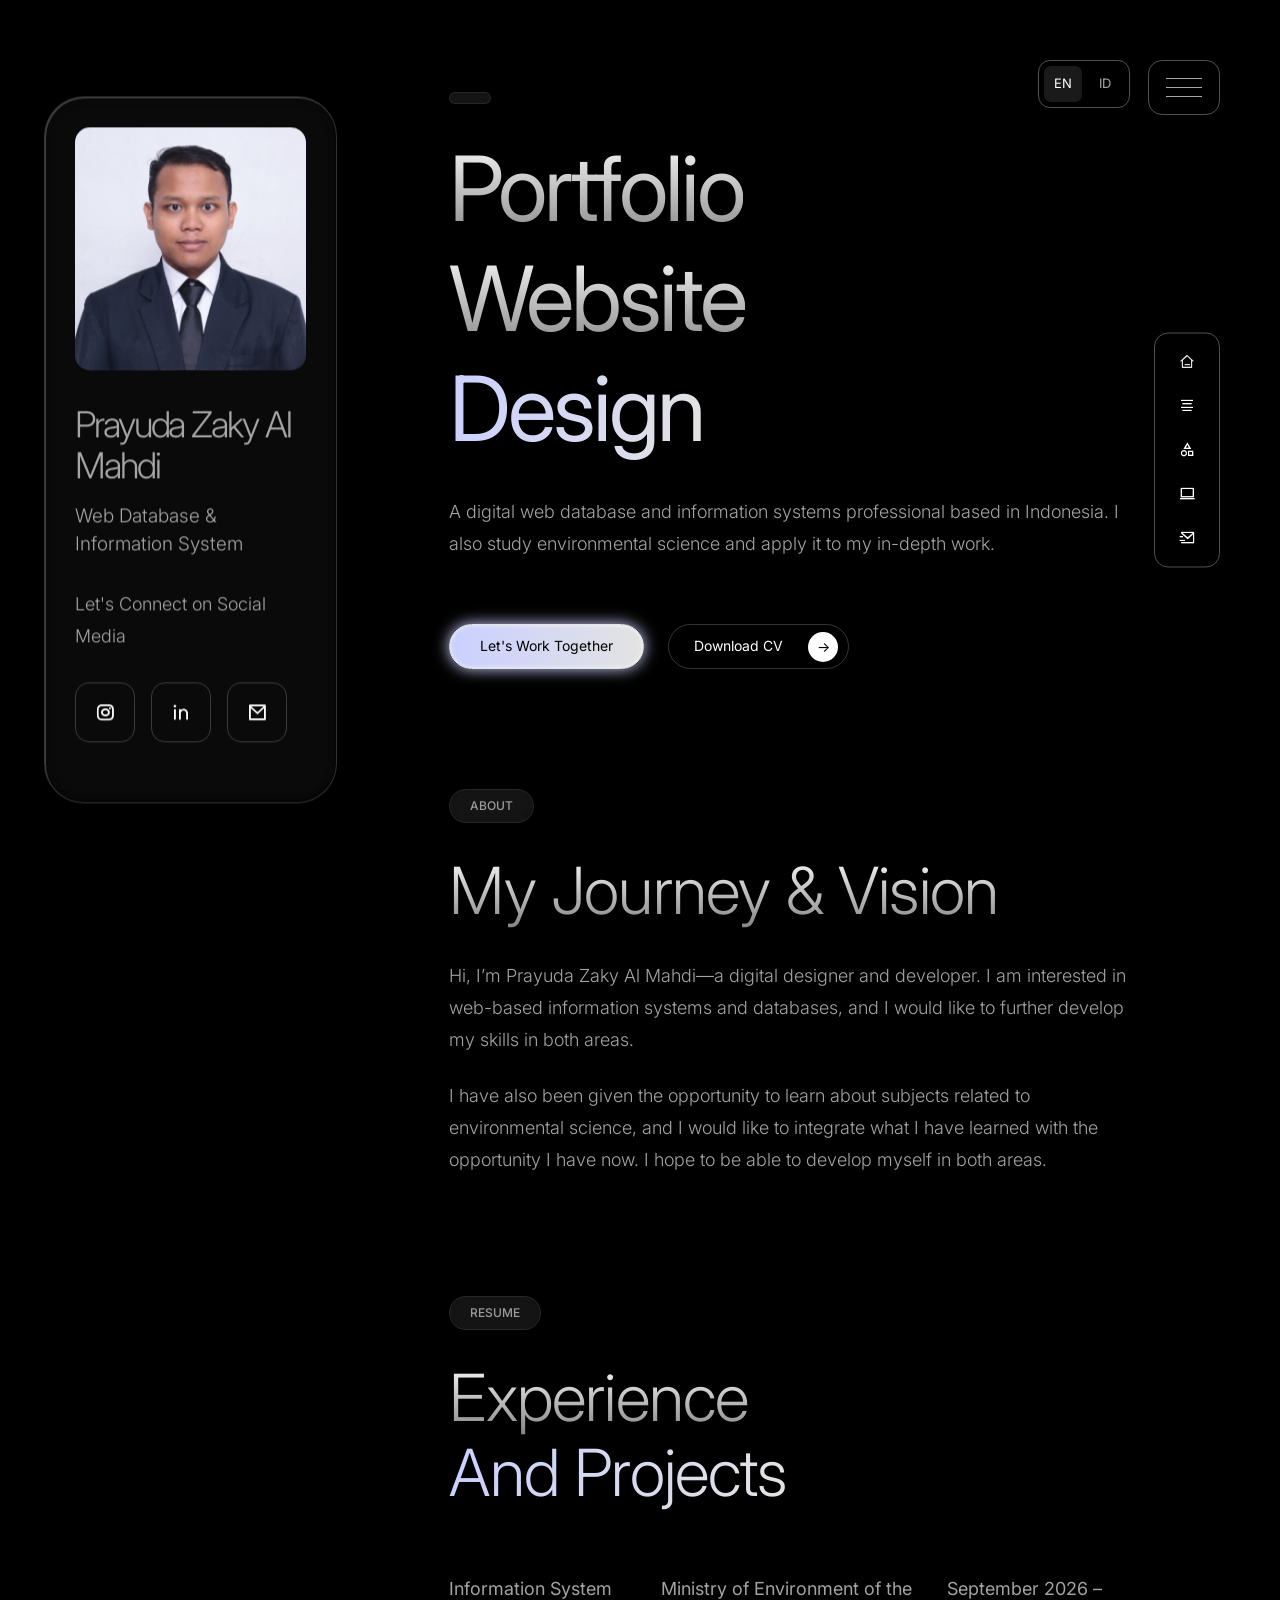
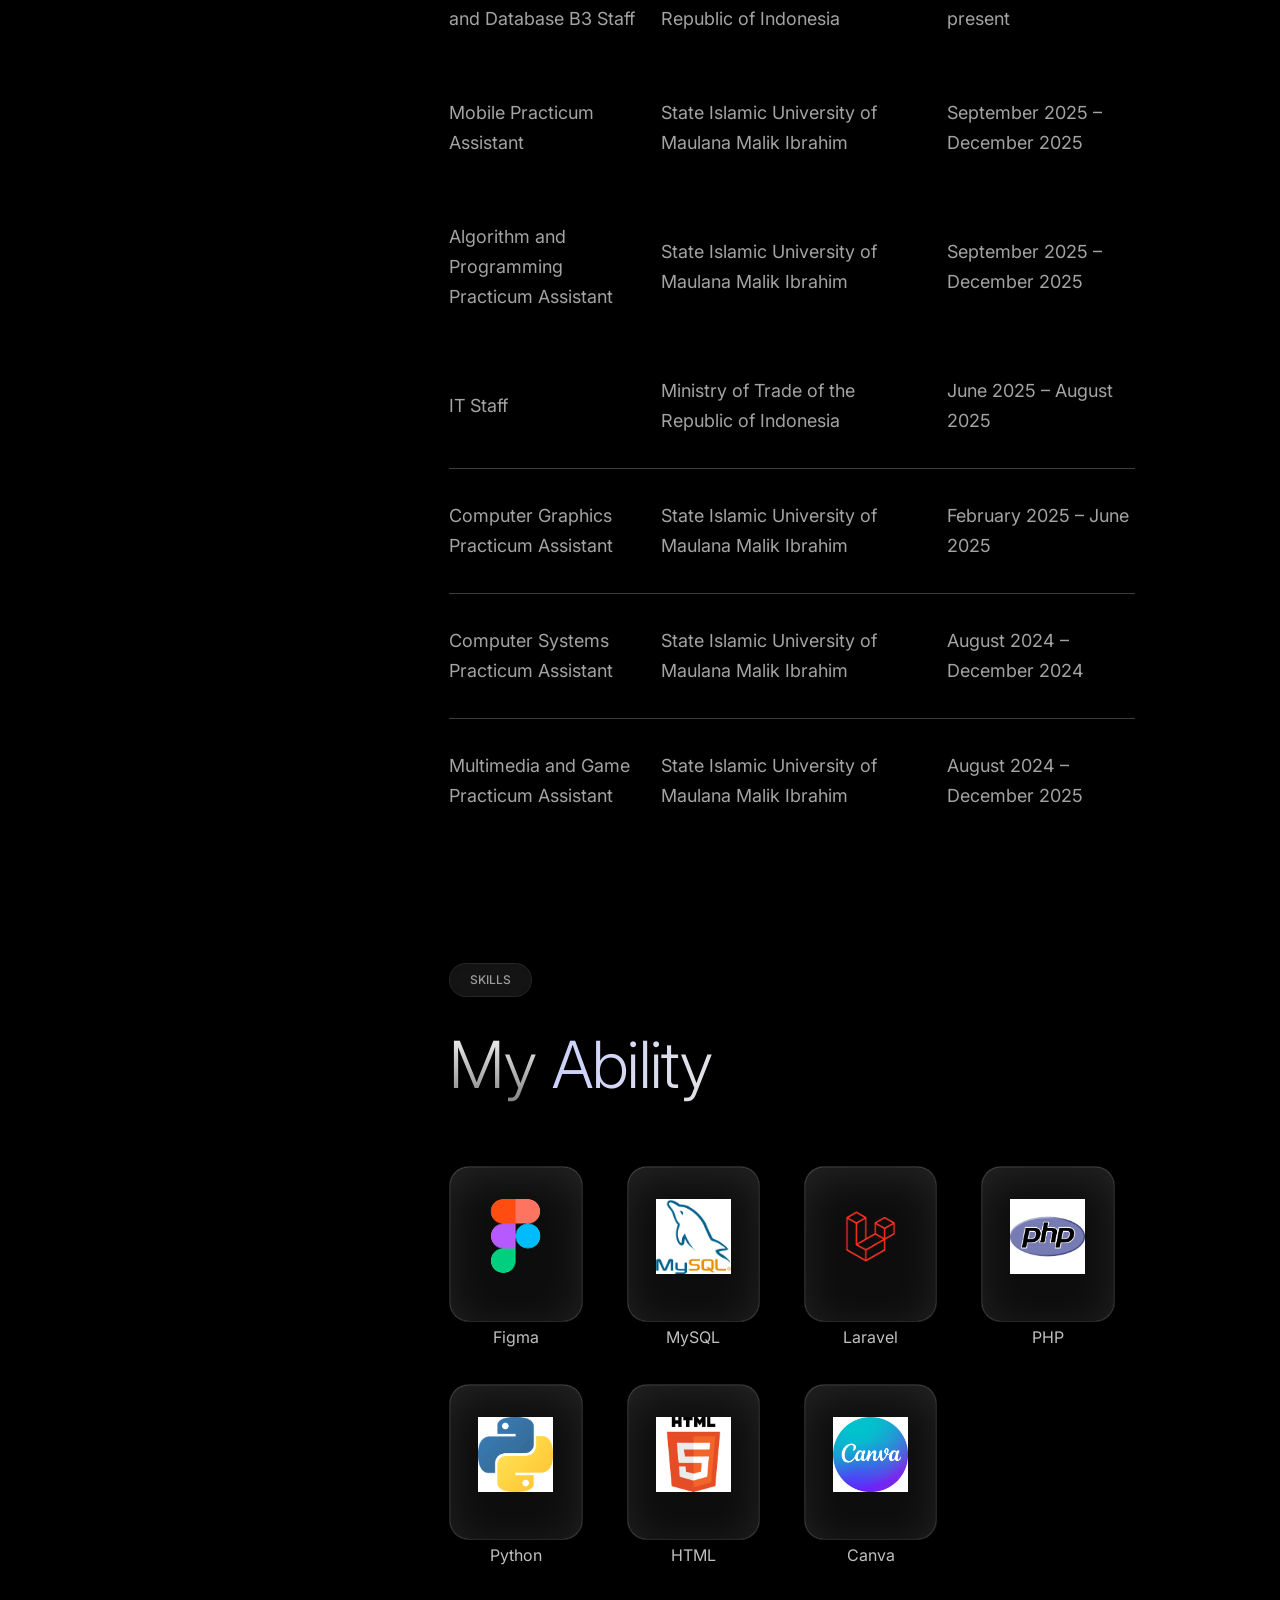
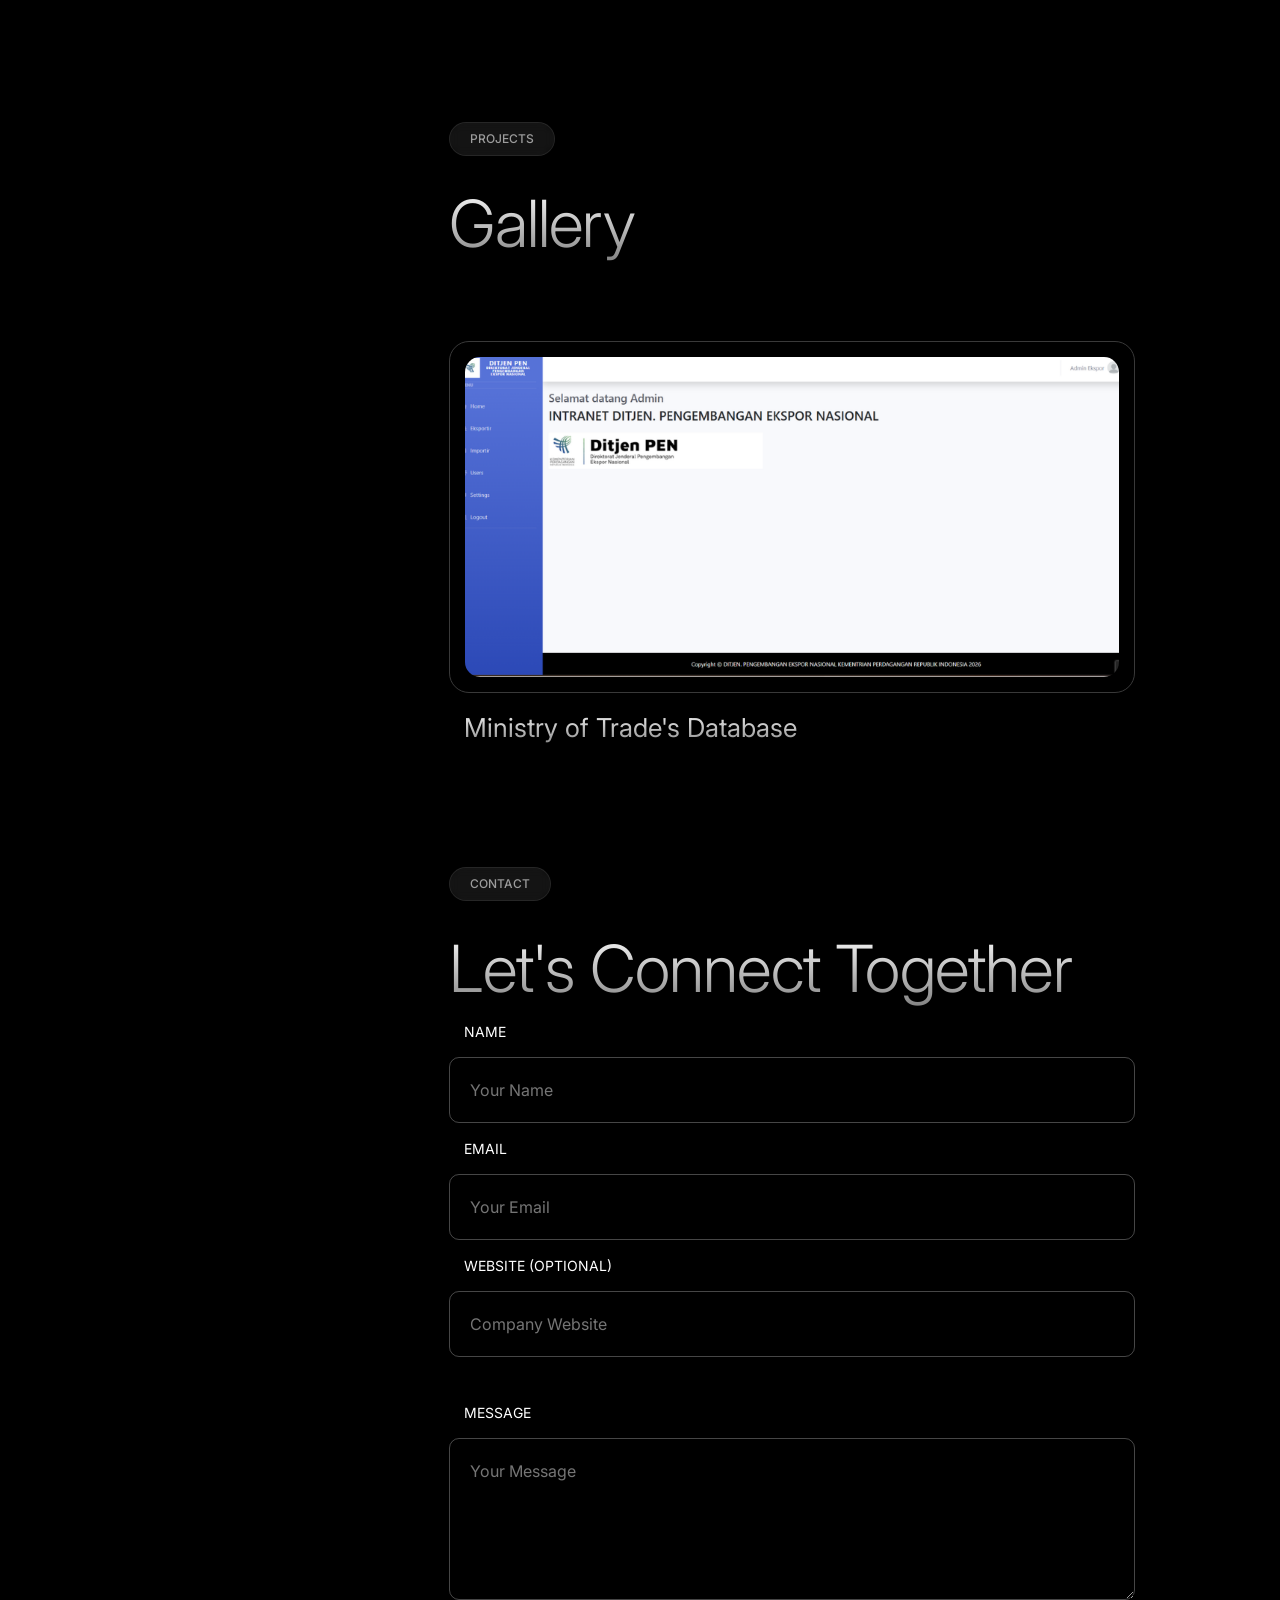
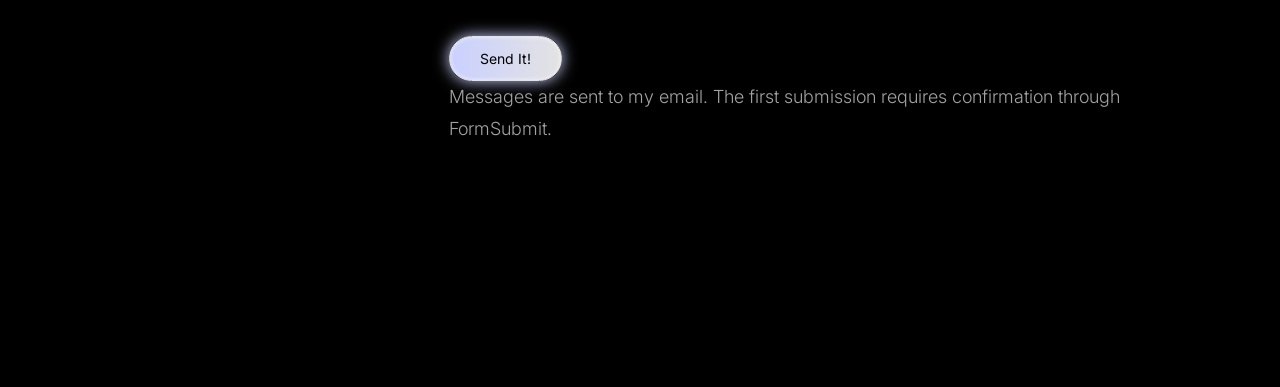
==== commit 3deec930: "Sinkronkan script yang ada di github dan text editor" ====
--- a/version-5.html
+++ b/version-5.html
@@ -42,7 +42,7 @@
                 <div class="icon-bar">
                     <a href="#home"><span data-i18n="nav.home">home</span><i class="ri-home-3-line"></i></a>
                     <a href="#resume"><span data-i18n="nav.resume">resume</span><i class="ri-align-center"></i></a>
-                    <a href="#services"><span data-i18n="nav.services">services</span> <i class="ri-briefcase-2-line"></i></a>
+                    <!-- <a href="#services"><span data-i18n="nav.services">services</span> <i class="ri-briefcase-2-line"></i></a> -->
                     <a href="#skills"><span data-i18n="nav.skills">skills</span> <i class="ri-shapes-line"></i></a>
                     <a href="#portfolio"><span data-i18n="nav.projects">projects</span> <i class="ri-macbook-line"></i></a>
                     <a href="#contact"><span data-i18n="nav.contact">contact</span> <i class="ri-mail-send-line"></i></a>
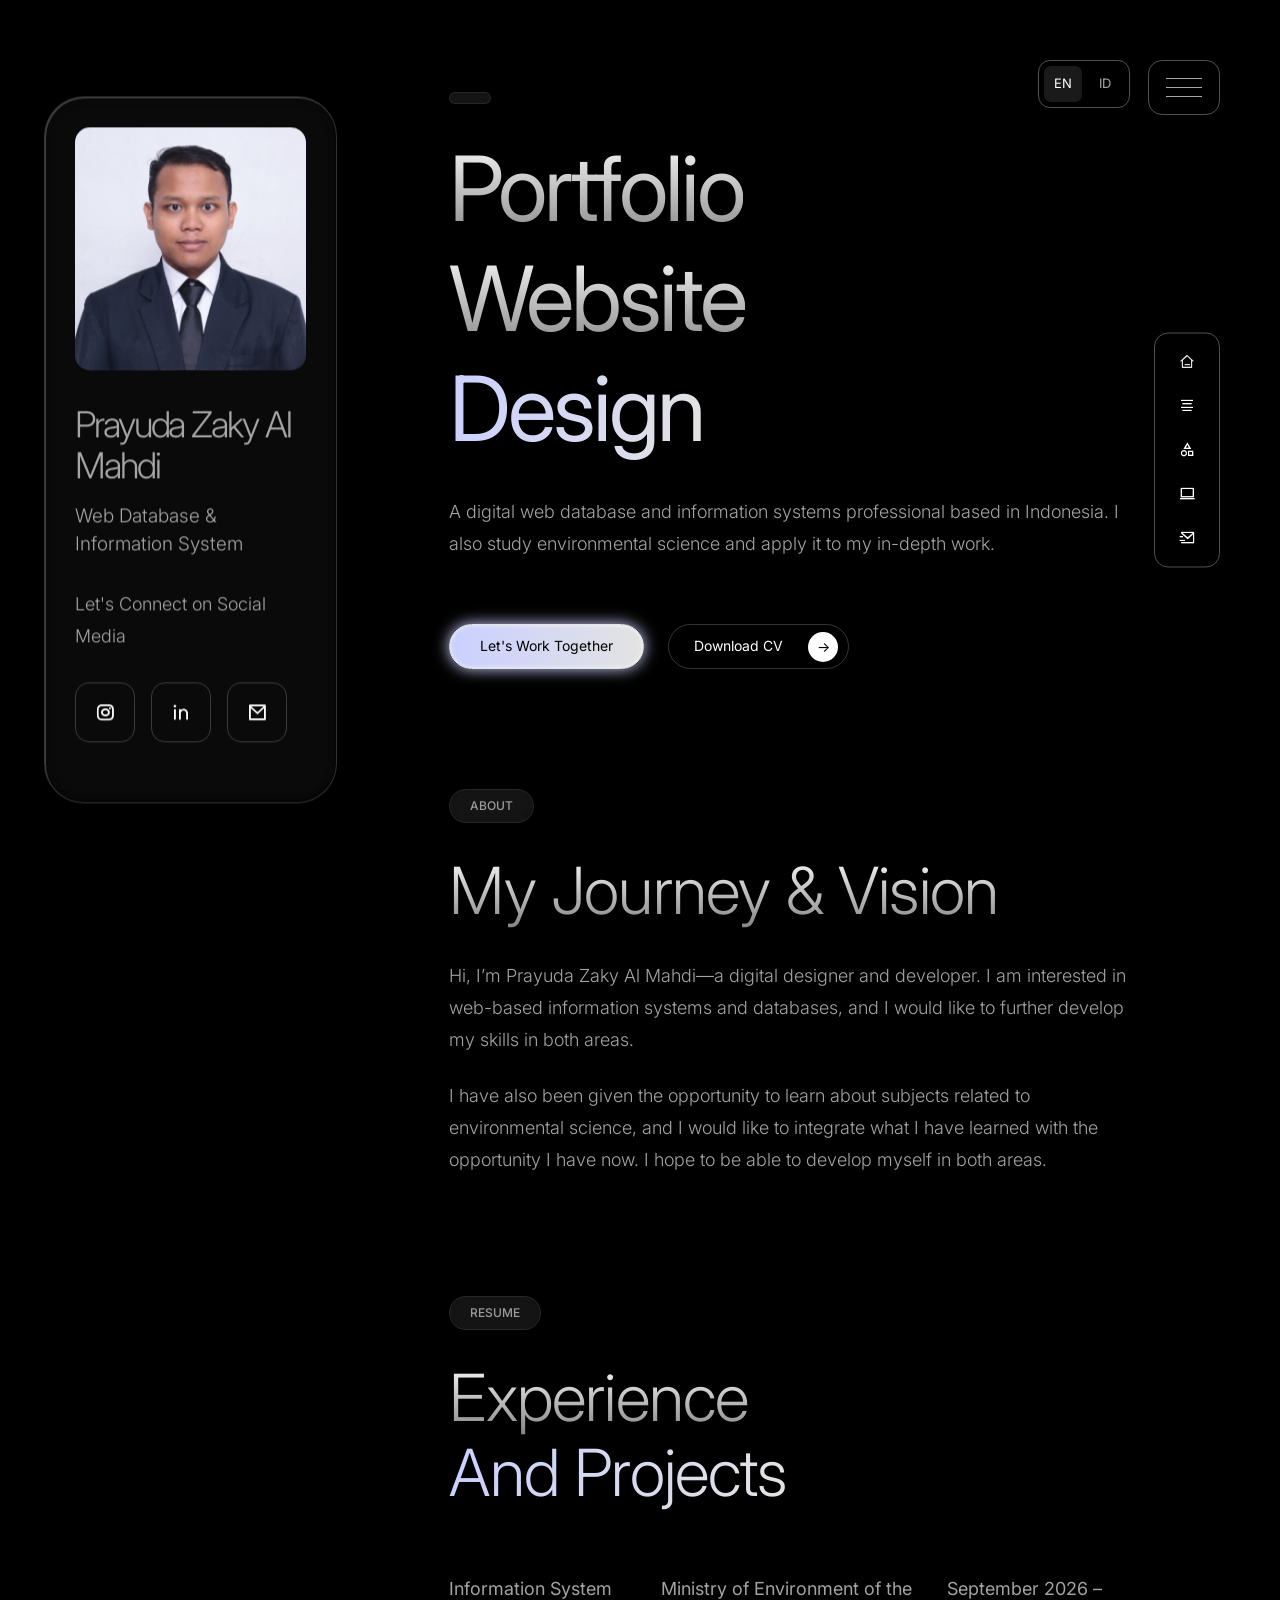
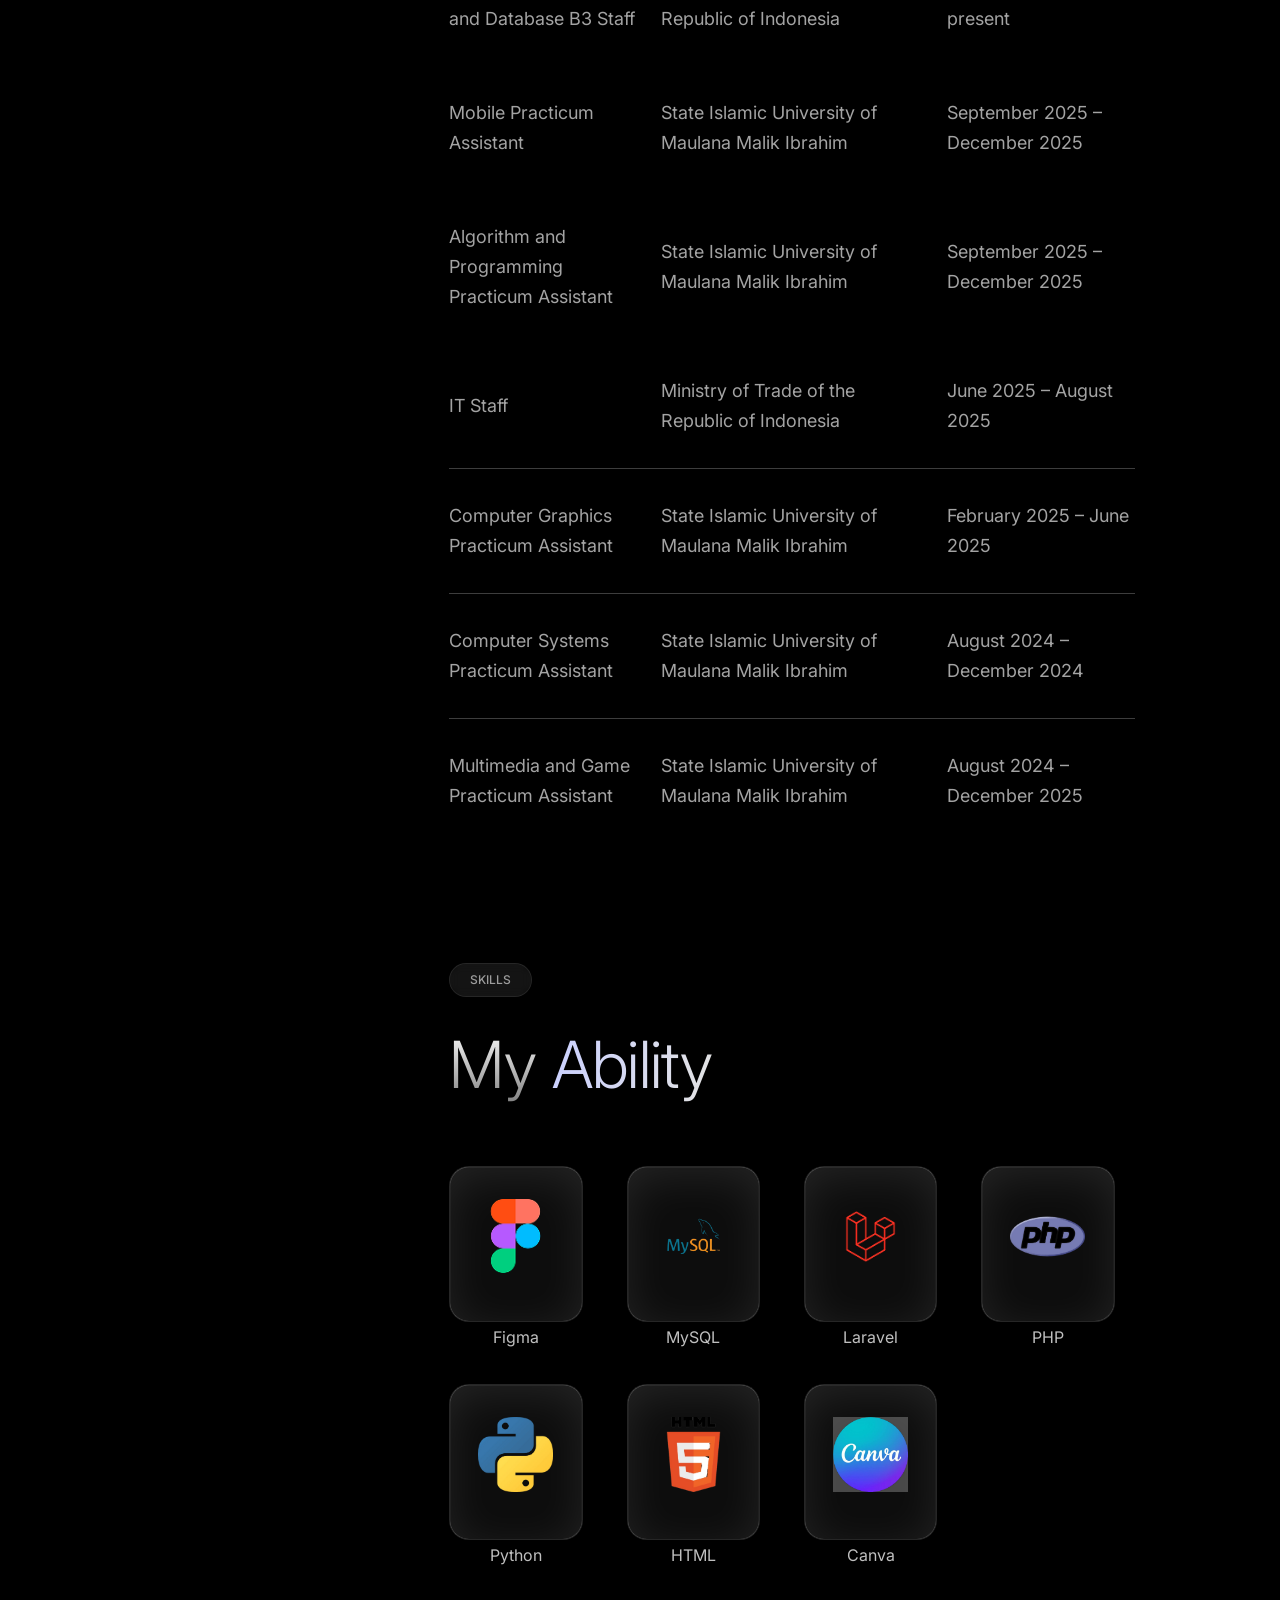
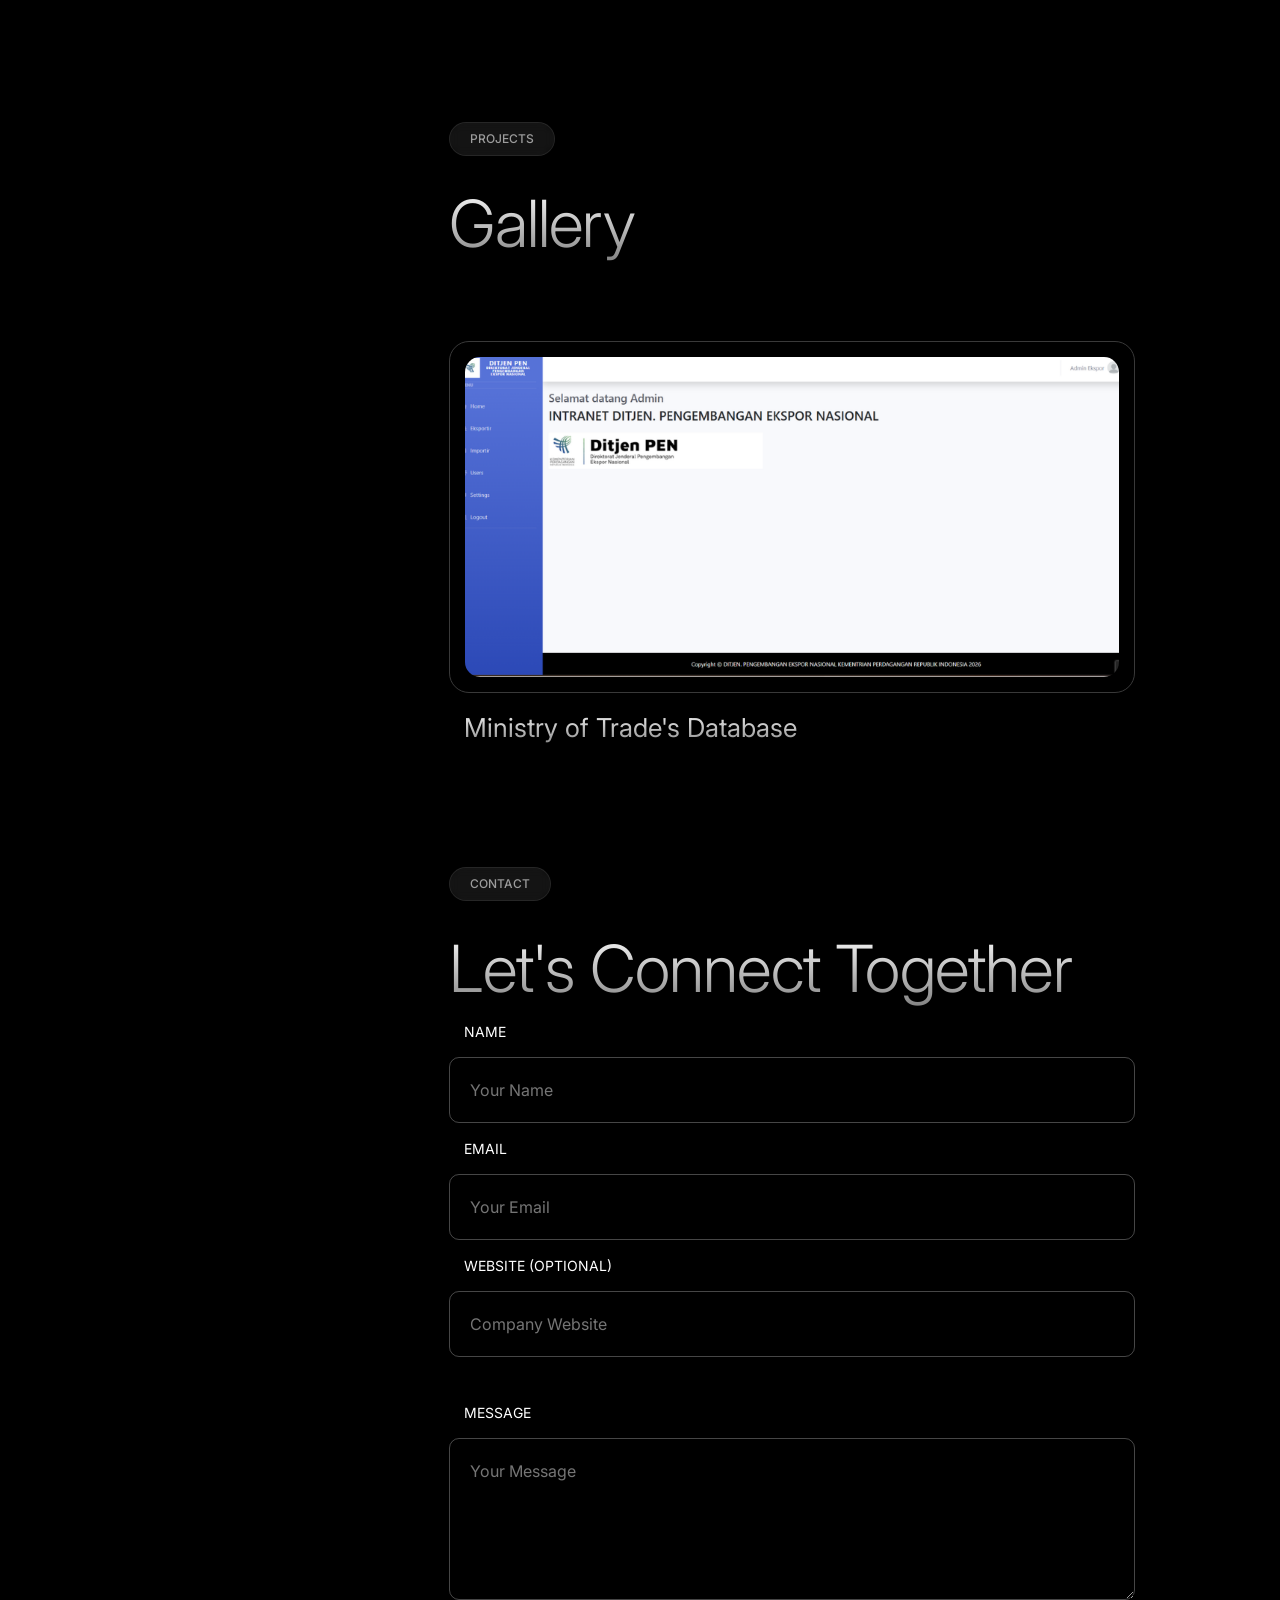
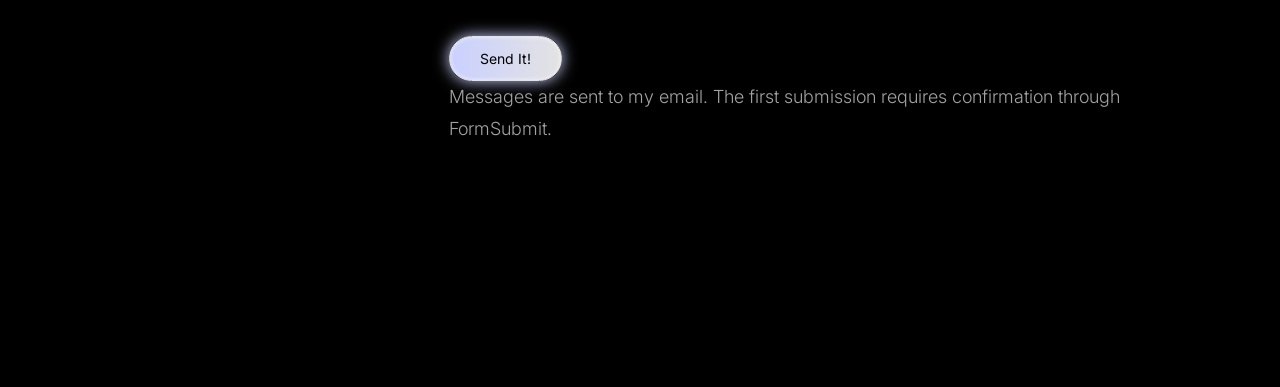
==== commit a491a2b8: "Sinkronkan script yang ada di github dan text editor" ====
--- a/version-5.html
+++ b/version-5.html
@@ -270,7 +270,7 @@
                                 <div class="skill-card">
                                 <div class="skill-icon">
                                     <!-- MySQL SVG will be placed here -->
-                                    <img src="img/sql.jpeg" alt="MySQL">
+                                    <img src="img/mysql.png" alt="MySQL">
                                 </div>
                                 </div>
                                 <span class="skill-name">MySQL</span>
@@ -290,7 +290,7 @@
                             <div class="skill-card">
                                 <div class="skill-icon">
                                     <!-- WordPress SVG will be placed here -->
-                                    <img src="img/php.png" alt="PHP">
+                                    <img src="img/php-removebg-preview.png" alt="PHP">
                                 </div>
                                 </div>
                                 <span class="skill-name">PHP</span>
@@ -300,7 +300,7 @@
                                 <div class="skill-card">
                                     <div class="skill-icon">
                                         <!-- Sass SVG will be placed here -->
-                                        <img src="img/python.png" alt="Python">
+                                        <img src="img/python-removebg-preview.png" alt="Python">
                                     </div>
                                 </div>
                                 <span class="skill-name">Python</span>
@@ -310,7 +310,7 @@
                             <div class="skill-card">
                                 <div class="skill-icon">
                                     <!-- React SVG will be placed here -->
-                                    <img src="img/html.png" alt="HTML">
+                                    <img src="img/html-removebg-preview.png" alt="HTML">
                                         </div>
                                     </div>
                                     <span class="skill-name">HTML</span>
@@ -320,7 +320,7 @@
                                     <div class="skill-card glass-filter">
                                         <div class="skill-icon">
                                             <!-- GraphQL SVG will be placed here -->
-                                            <img src="img/canva.jpeg" alt="Canva">
+                                            <img src="img/canva.png" alt="Canva">
                                     </div>
                                 </div>
                                 <span class="skill-name">Canva</span>
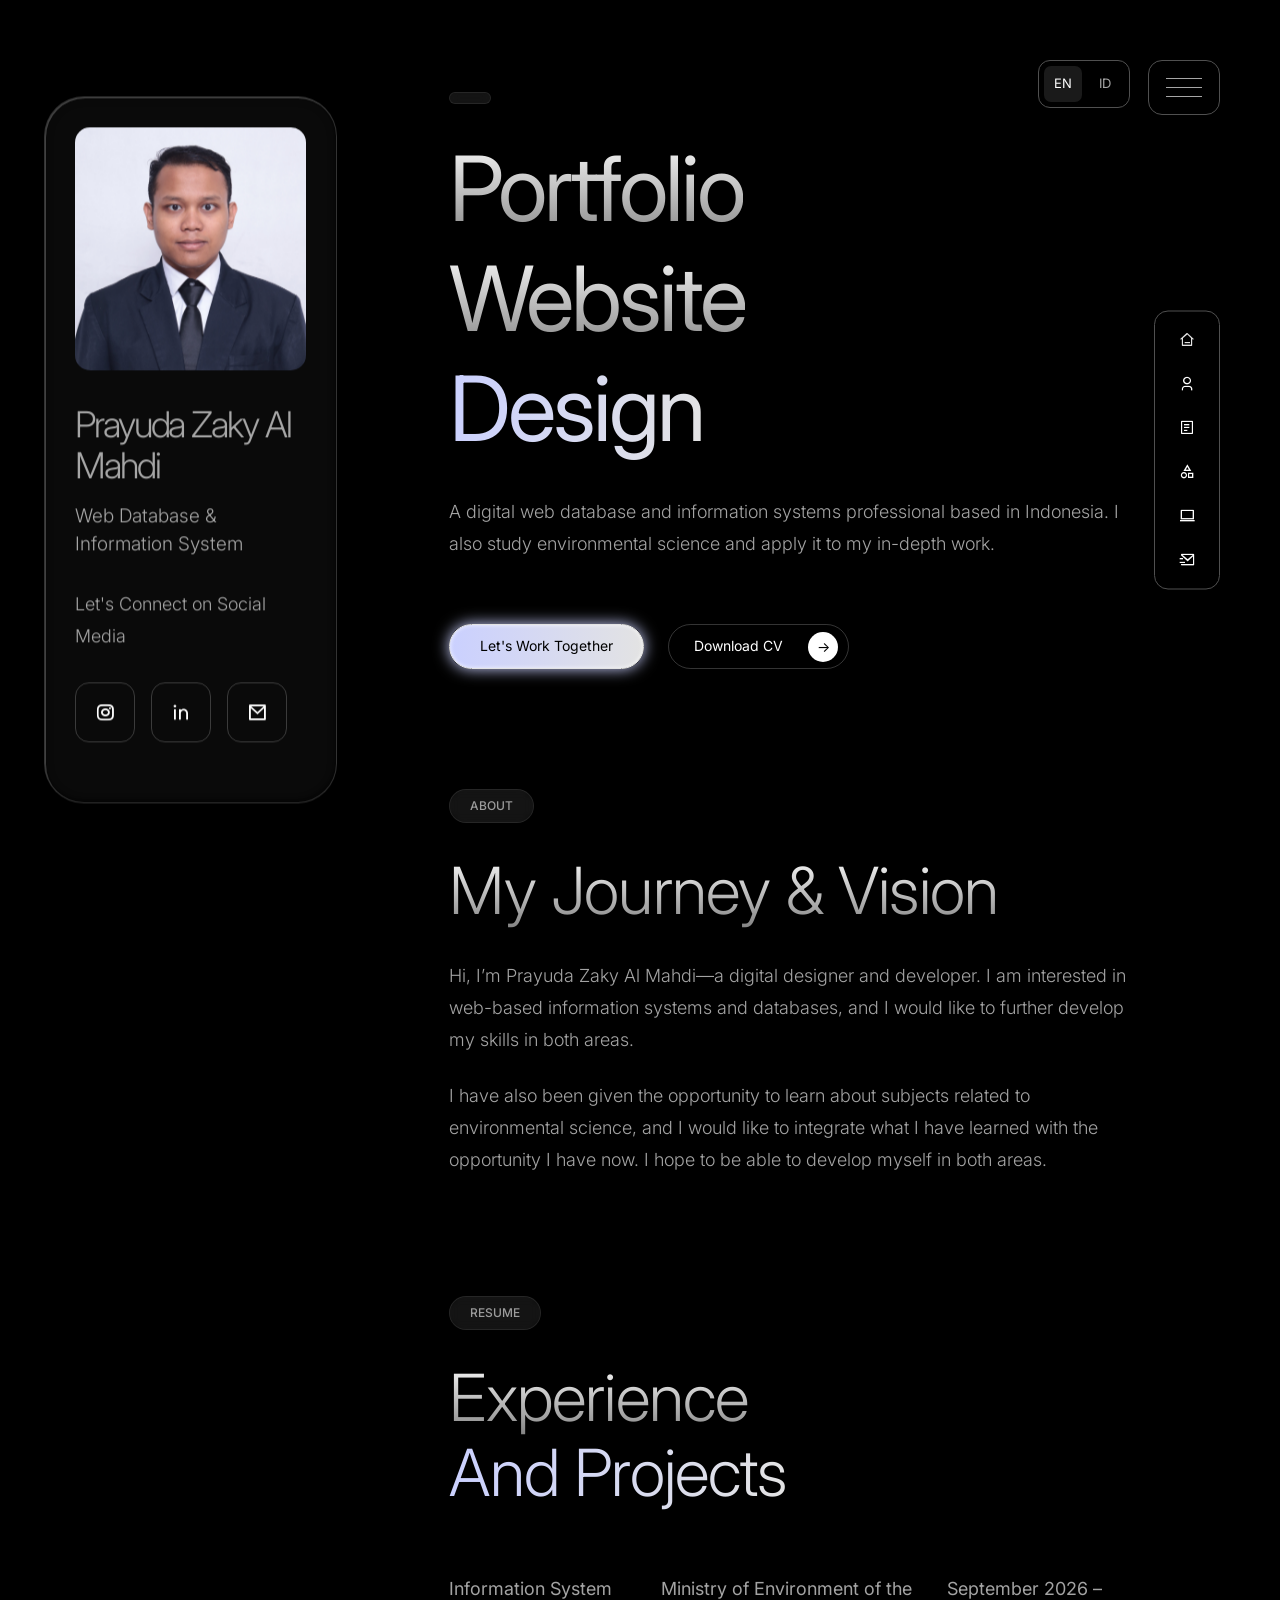
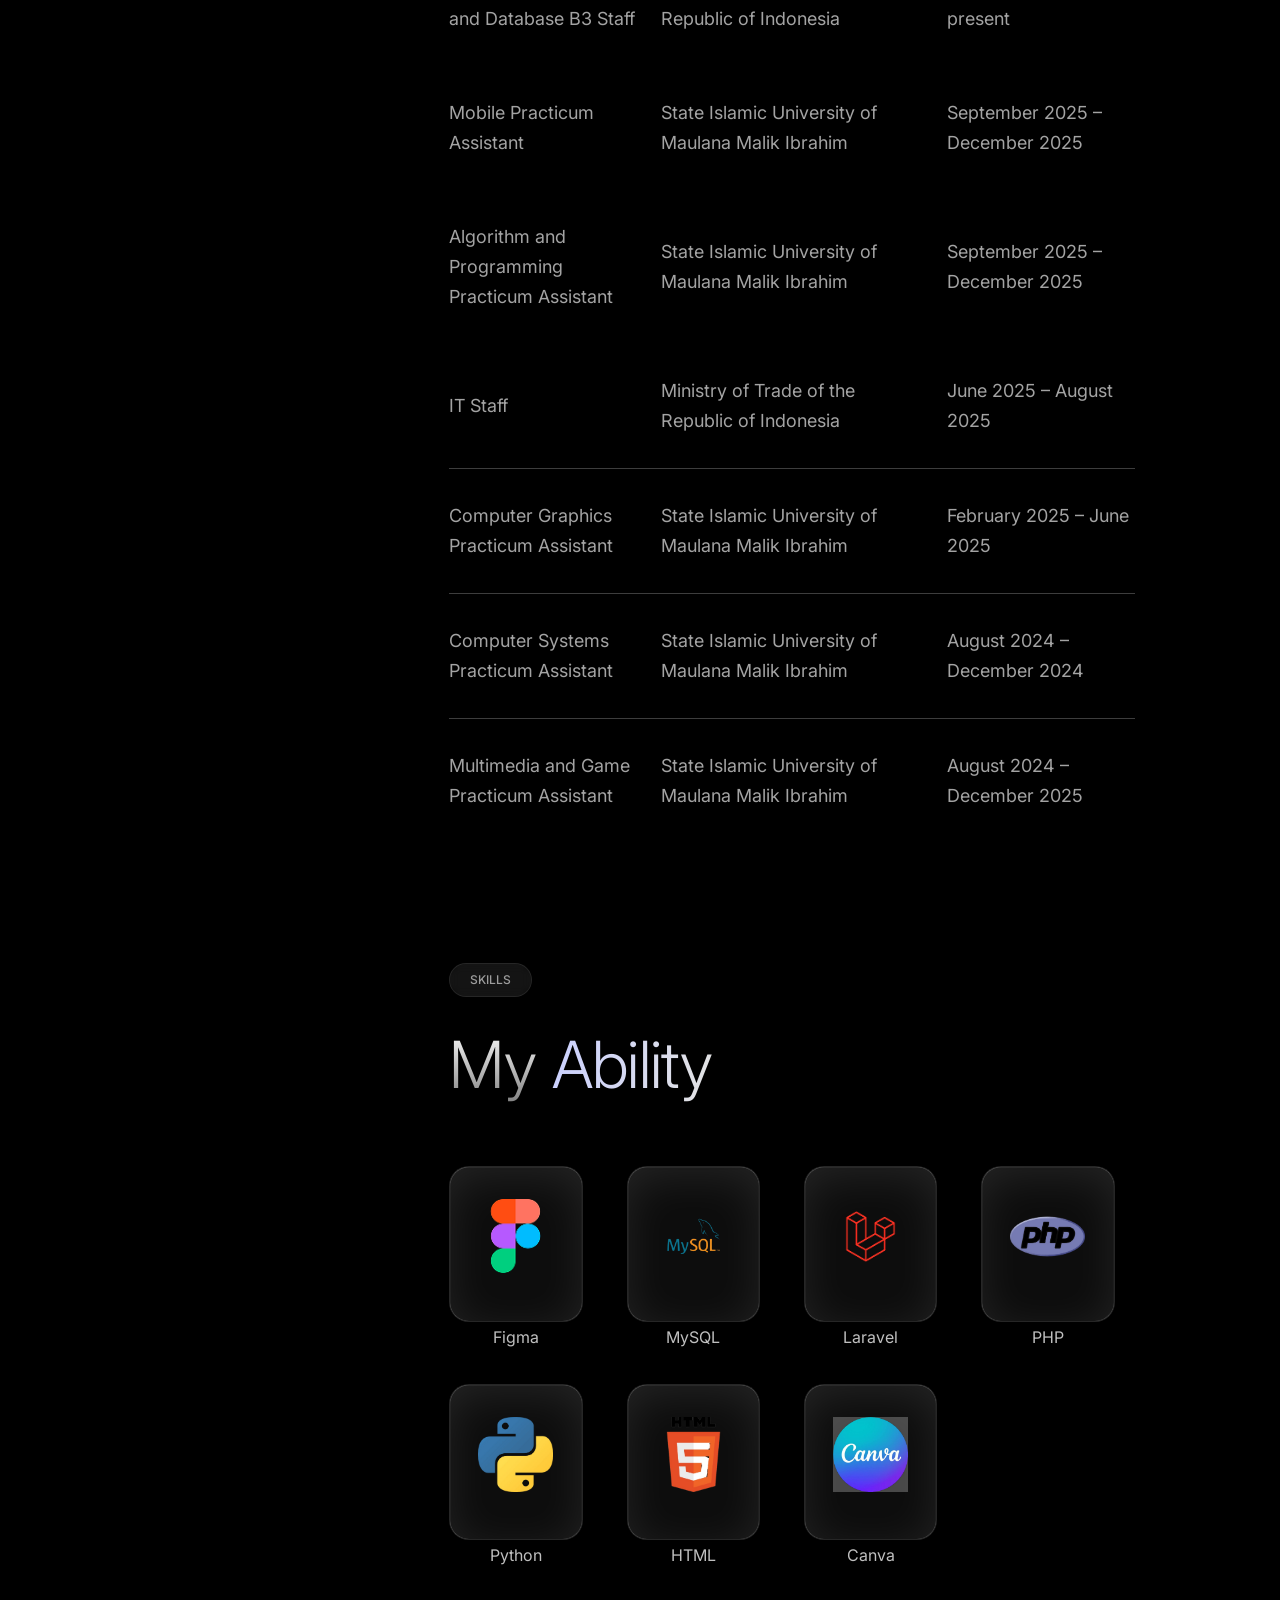
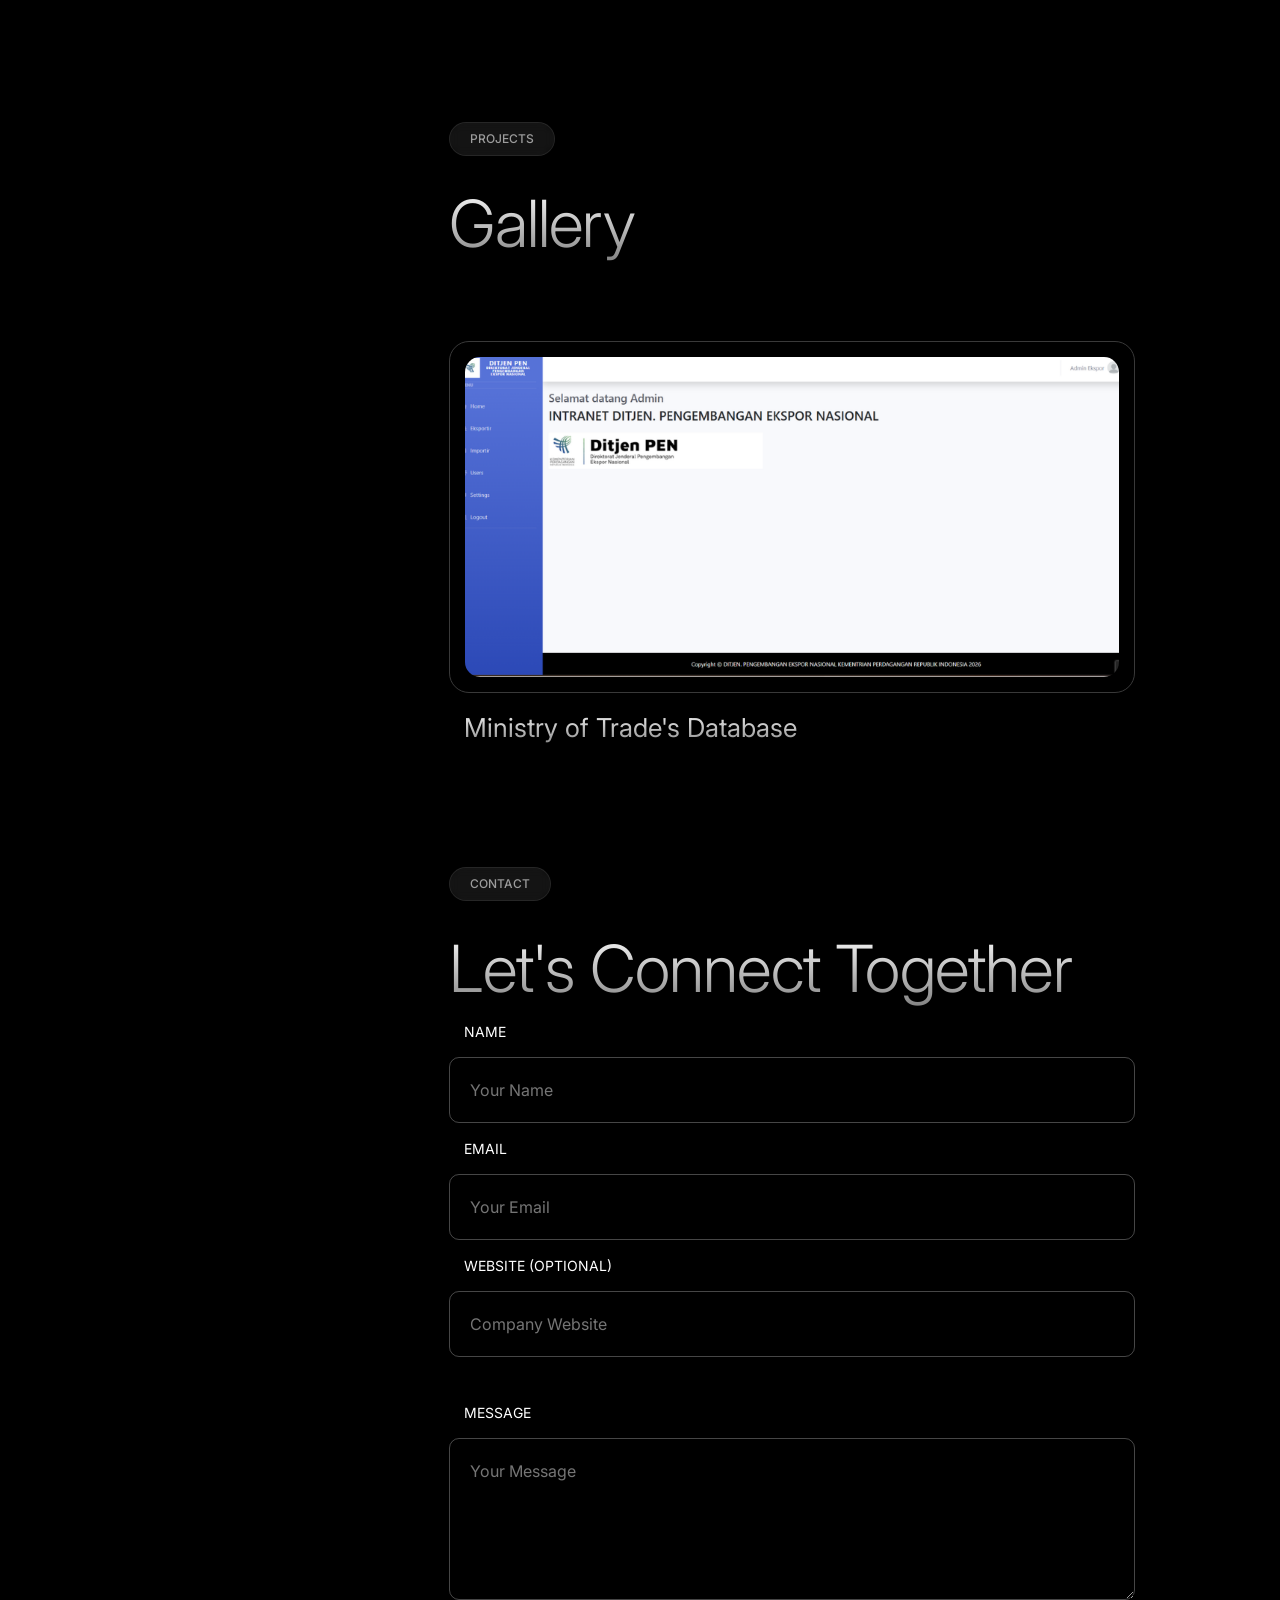
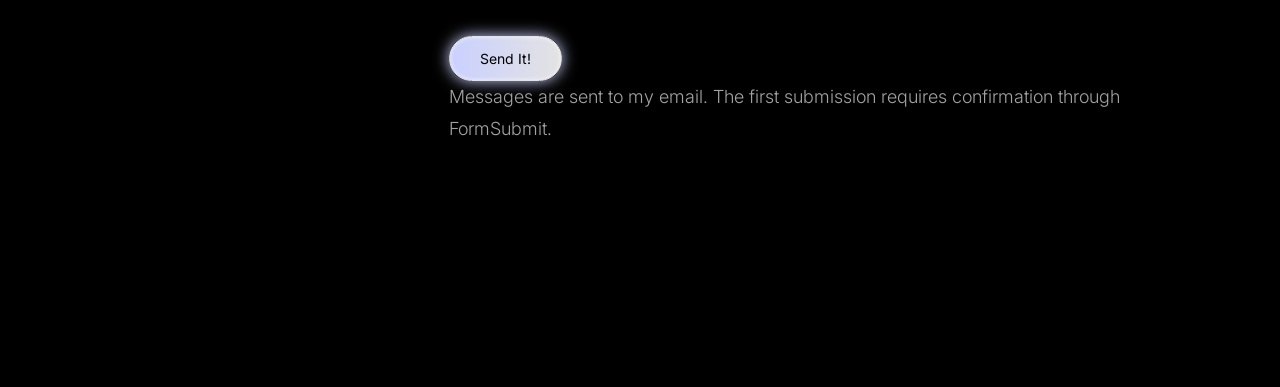
==== commit 0cd27e84: "Sinkronkan script yang ada di github dan text editor" ====
--- a/version-5.html
+++ b/version-5.html
@@ -41,8 +41,8 @@
 
                 <div class="icon-bar">
                     <a href="#home"><span data-i18n="nav.home">home</span><i class="ri-home-3-line"></i></a>
-                    <a href="#resume"><span data-i18n="nav.resume">resume</span><i class="ri-align-center"></i></a>
-                    <!-- <a href="#services"><span data-i18n="nav.services">services</span> <i class="ri-briefcase-2-line"></i></a> -->
+                    <a href="#about"><span data-i18n="nav.about">about</span><i class="ri-user-3-line"></i></a>
+                    <a href="#resume"><span data-i18n="nav.resume">resume</span><i class="ri-file-list-2-line"></i></a>                    <!-- <a href="#services"><span data-i18n="nav.services">services</span> <i class="ri-briefcase-2-line"></i></a> -->
                     <a href="#skills"><span data-i18n="nav.skills">skills</span> <i class="ri-shapes-line"></i></a>
                     <a href="#portfolio"><span data-i18n="nav.projects">projects</span> <i class="ri-macbook-line"></i></a>
                     <a href="#contact"><span data-i18n="nav.contact">contact</span> <i class="ri-mail-send-line"></i></a>
@@ -458,12 +458,12 @@
                                     <span data-i18n="nav.resumeTitle">Resume</span>
                                 </a>
                             </li>
-                            <li>
+                            <!-- <li>
                                 <a href="#services">
                                     <i class="ri-briefcase-2-line"></i>
                                       <span data-i18n="nav.servicesTitle">Services</span>
                                 </a>
-                            </li>
+                            </li> -->
                             <li>
                                 <a href="#skills">
                                     <i class="ri-shapes-line"></i>
@@ -476,12 +476,12 @@
                                     <span data-i18n="nav.projectsTitle">Projects</span>
                                 </a>
                             </li>
-                            <li>
+                            <!-- <li>
                                 <a href="#comments">
                                     <i class="ri-message-2-line"></i>
                                      <span data-i18n="nav.testimonials">Testimonials</span>
                                 </a>
-                            </li>
+                            </li> -->
                             <li>
                                 <a href="#contact">
                                     <i class="ri-mail-send-line"></i>
